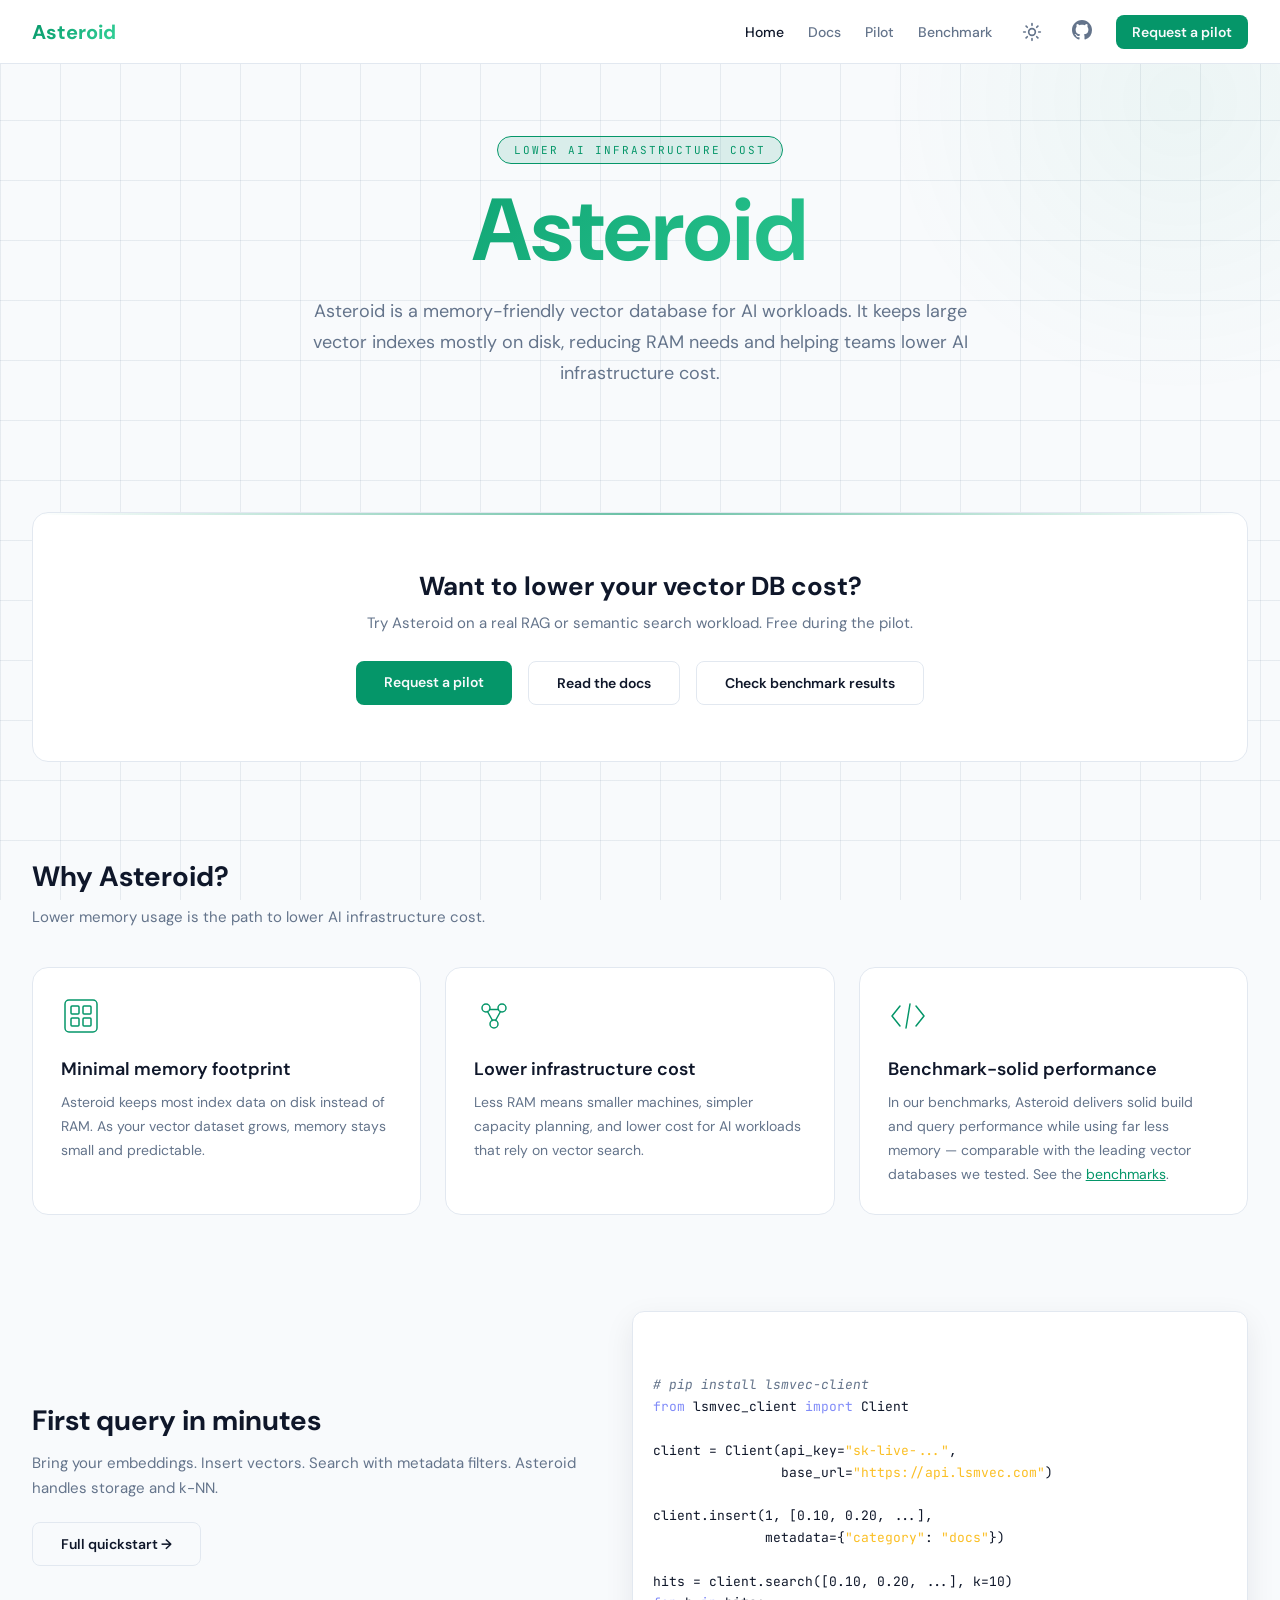
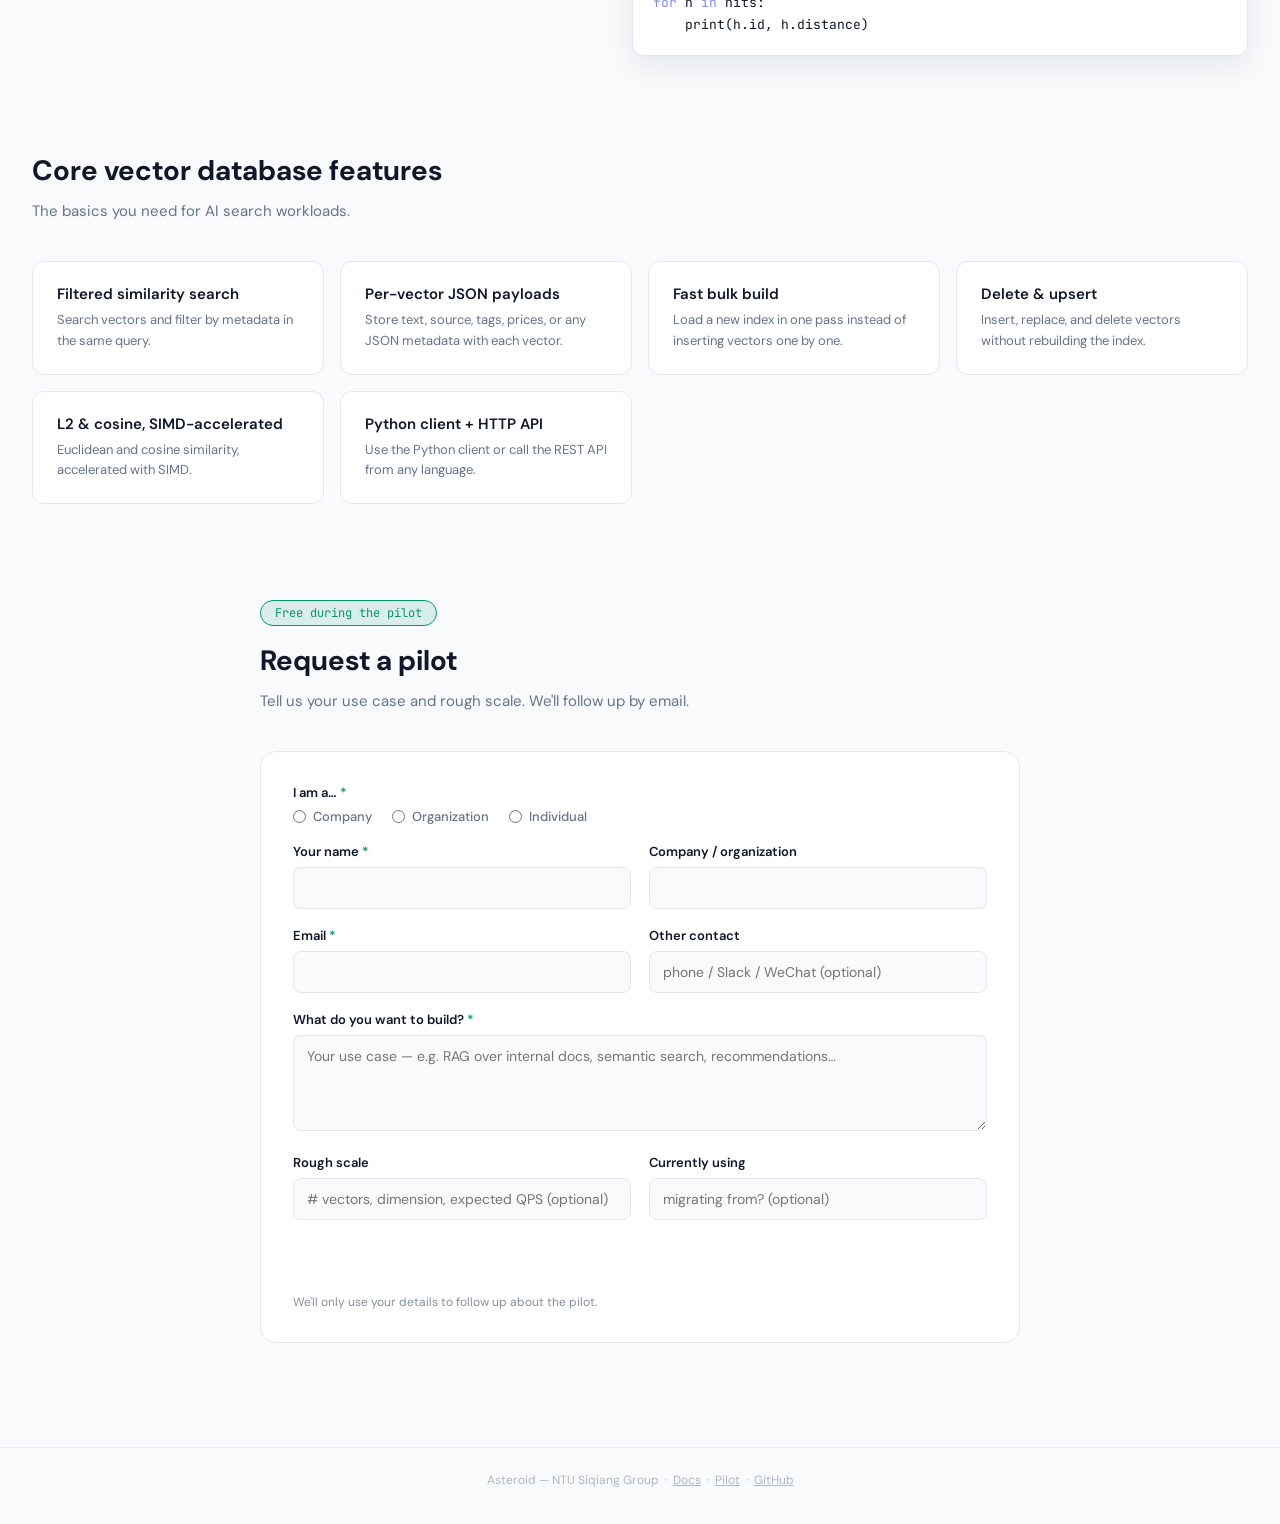
==== index.html @ bf570b17 "feat(site): wire pilot form to the Apps Script endpoint (no-cors submit) Set PILOT_SCRIPT_URL to the" ====
<!DOCTYPE html>
<html lang="en">
<head>
  <meta charset="UTF-8">
  <meta name="viewport" content="width=device-width, initial-scale=1.0">
  <title>Asteroid — Memory-Friendly Vector Database</title>
  <meta name="description" content="Asteroid is a memory-friendly vector database for AI workloads. Keep large vector indexes mostly on disk and lower AI infrastructure cost.">
  <meta property="og:type" content="website">
  <meta property="og:title" content="Asteroid — Memory-Friendly Vector Database">
  <meta property="og:description" content="A memory-friendly vector database for lower AI infrastructure cost. Built for AI workloads that need vector search.">
  <meta property="og:url" content="https://lsmvec.com/">
  <meta name="twitter:card" content="summary">
  <script>(function(){var t=localStorage.getItem('theme')||(matchMedia('(prefers-color-scheme: light)').matches?'light':'dark');document.documentElement.setAttribute('data-theme',t);})();</script>
  <link rel="stylesheet" href="css/style.css">
  <link href="https://fonts.googleapis.com/css2?family=DM+Sans:opsz,wght@9..40,300;9..40,500;9..40,700&family=JetBrains+Mono:wght@400;600&display=swap" rel="stylesheet">
  <style>
    /* ---- Hero ---- */
    .hero {
      text-align: center;
      padding: 72px 32px 40px;
      max-width: 860px;
      margin: 0 auto;
      position: relative;
      z-index: 1;
    }

    .hero-title {
      font-size: clamp(3rem, 8vw, 5.5rem);
      font-weight: 700;
      line-height: 1.05;
      background: linear-gradient(135deg, var(--accent), #34d399);
      -webkit-background-clip: text;
      -webkit-text-fill-color: transparent;
      background-clip: text;
      margin-bottom: 20px;
    }

    .hero-subtitle {
      font-size: 18px;
      color: var(--text-muted);
      line-height: 1.7;
      max-width: 680px;
      margin: 0 auto 36px;
    }

    .hero-cta {
      display: flex;
      gap: 16px;
      justify-content: center;
      flex-wrap: wrap;
    }

    /* ---- Section headings ---- */
    .section-heading {
      font-size: 28px;
      font-weight: 700;
      margin-bottom: 12px;
      color: var(--text);
    }

    .section-subheading {
      font-size: 15px;
      color: var(--text-muted);
      margin-bottom: 40px;
    }

    /* ---- Key Differences grid ---- */
    .key-differences-grid {
      display: grid;
      grid-template-columns: repeat(auto-fit, minmax(300px, 1fr));
      gap: 24px;
    }

    .key-differences-grid .card-icon {
      width: 40px;
      height: 40px;
      color: var(--accent);
      margin-bottom: 16px;
    }

    .key-differences-grid .card h3 {
      font-size: 18px;
      font-weight: 600;
      margin-bottom: 10px;
      color: var(--text);
    }

    .key-differences-grid .card p {
      font-size: 14px;
      line-height: 1.7;
      color: var(--text-muted);
    }

    /* ---- Features grid ---- */
    .features-grid {
      display: grid;
      grid-template-columns: repeat(auto-fit, minmax(280px, 1fr));
      gap: 16px;
    }

    .feature-item {
      background: var(--surface);
      border: 1px solid var(--border);
      border-radius: 12px;
      padding: 22px 24px;
      transition: border-color 0.25s ease;
    }

    .feature-item:hover {
      border-color: var(--accent);
    }

    .feature-item h4 {
      font-size: 15px;
      font-weight: 600;
      color: var(--text);
      margin-bottom: 6px;
    }

    .feature-item p {
      font-size: 13px;
      line-height: 1.6;
      color: var(--text-muted);
    }

    /* ---- Quickstart band ---- */
    .quickstart-band {
      display: grid;
      grid-template-columns: 1fr 1.1fr;
      gap: 40px;
      align-items: center;
    }
    .quickstart-band .qs-copy h2 { margin-bottom: 12px; }
    .quickstart-band .qs-copy p {
      color: var(--text-muted);
      line-height: 1.7;
      font-size: 15px;
      margin-bottom: 20px;
    }
    .quickstart-band pre { margin: 0; }
    @media (max-width: 820px) {
      .quickstart-band { grid-template-columns: 1fr; gap: 24px; }
    }

    /* ---- Editor-style code card (homepage snippet only) ---- */
    .code-card {
      border: 1px solid var(--border);
      border-radius: 12px;
      overflow: hidden;
      background: var(--surface);
      box-shadow: 0 10px 30px var(--shadow);
    }
    .code-card-bar {
      display: flex;
      align-items: center;
      gap: 8px;
      padding: 10px 14px;
      background: var(--surface2);
      border-bottom: 1px solid var(--border);
    }
    .code-card-bar .dot { width: 11px; height: 11px; border-radius: 50%; }
    .dot-r { background: #ff5f56; }
    .dot-y { background: #ffbd2e; }
    .dot-g { background: #27c93f; }
    .code-card-lang {
      margin-left: 8px;
      font-family: 'JetBrains Mono', monospace;
      font-size: 11px;
      letter-spacing: 1px;
      text-transform: uppercase;
      color: var(--text-muted);
    }
    .code-copy {
      margin-left: auto;
      background: transparent;
      border: 1px solid var(--border);
      color: var(--text-muted);
      font-family: 'JetBrains Mono', monospace;
      font-size: 11px;
      padding: 4px 10px;
      border-radius: 6px;
      cursor: pointer;
      transition: all .2s;
    }
    .code-copy:hover,
    .code-copy.copied { color: var(--accent); border-color: var(--accent); }
    .code-card pre {
      margin: 0;
      border: none;
      border-radius: 0;
      background: transparent;
      padding: 18px 20px;
      line-height: 1.6;
    }
    .code-card .tok-c { color: var(--text-muted); font-style: italic; }
    .code-card .tok-s { color: #fbbf24; }   /* strings — amber */
    .code-card .tok-k { color: #818cf8; }   /* keywords — indigo */

    /* ---- Closing CTA band ---- */
    .cta-band {
      text-align: center;
      background: var(--surface);
      border: 1px solid var(--border);
      border-radius: var(--radius);
      padding: 56px 32px;
      position: relative;
      overflow: hidden;
    }
    .cta-band::before {
      content: '';
      position: absolute;
      top: 0; left: 0; right: 0;
      height: 2px;
      background: linear-gradient(90deg, transparent, var(--accent), transparent);
      opacity: 0.6;
    }
    .cta-band h2 { font-size: 26px; font-weight: 700; margin-bottom: 10px; }
    .cta-band p { color: var(--text-muted); margin-bottom: 28px; font-size: 15px; }

    /* ---- Pilot form ---- */
    .pilot-section { max-width: 760px; margin: 0 auto; }
    .pilot-free-tag {
      display: inline-block;
      font-family: 'JetBrains Mono', monospace;
      font-size: 12px;
      color: var(--accent);
      background: var(--accent-glow);
      border: 1px solid var(--accent);
      border-radius: 100px;
      padding: 4px 14px;
      margin-bottom: 16px;
    }
    .pilot-form {
      background: var(--surface);
      border: 1px solid var(--border);
      border-radius: var(--radius);
      padding: 32px;
      margin-top: 28px;
    }
    .form-row { margin-bottom: 18px; }
    .form-row.two {
      display: grid;
      grid-template-columns: 1fr 1fr;
      gap: 18px;
    }
    @media (max-width: 600px) { .form-row.two { grid-template-columns: 1fr; } }
    .form-row label {
      display: block;
      font-size: 13px;
      font-weight: 600;
      color: var(--text);
      margin-bottom: 7px;
    }
    .form-row label .req { color: var(--accent); }
    .form-row input[type="text"],
    .form-row input[type="email"],
    .form-row textarea {
      width: 100%;
      background: var(--bg);
      border: 1px solid var(--border);
      border-radius: 8px;
      padding: 11px 13px;
      color: var(--text);
      font-family: 'DM Sans', sans-serif;
      font-size: 14px;
      transition: border-color 0.2s;
    }
    .form-row input:focus,
    .form-row textarea:focus {
      outline: none;
      border-color: var(--accent);
    }
    .form-row textarea { resize: vertical; min-height: 96px; }
    .radio-group { display: flex; gap: 20px; flex-wrap: wrap; }
    .radio-group label {
      display: inline-flex;
      align-items: center;
      gap: 7px;
      font-weight: 500;
      color: var(--text-muted);
      cursor: pointer;
      margin-bottom: 0;
    }
    .radio-group input { accent-color: var(--accent); }
    /* Honeypot — visually and programmatically hidden from humans */
    .hp-field {
      position: absolute !important;
      left: -9999px !important;
      width: 1px; height: 1px;
      overflow: hidden;
    }
    .form-actions { display: flex; align-items: center; gap: 16px; flex-wrap: wrap; }
    .form-status { font-size: 13px; line-height: 1.5; }
    .form-status.ok { color: var(--accent); }
    .form-status.err { color: #f87171; }
    .btn[disabled] { opacity: 0.55; cursor: not-allowed; }
    .form-fineprint { font-size: 12px; color: var(--text-muted); margin-top: 14px; opacity: 0.8; }

    /* ---- Fade-in animations ---- */
    .fade-in { animation: fadeIn 0.6s ease both; }
    .fade-in-d1 { animation-delay: 0.1s; }
    .fade-in-d2 { animation-delay: 0.2s; }
    .fade-in-d3 { animation-delay: 0.3s; }
    .fade-in-d4 { animation-delay: 0.4s; }
    .fade-in-d5 { animation-delay: 0.5s; }
  </style>
</head>
<body>

  <!-- ===== Navigation ===== -->
  <nav class="nav">
    <a href="index.html" class="nav-logo"><span>Asteroid</span></a>
    <button class="nav-hamburger" onclick="document.querySelector('.nav-links').classList.toggle('open')">
      <svg width="24" height="24" viewBox="0 0 24 24" fill="none" stroke="currentColor" stroke-width="2"><path d="M3 12h18M3 6h18M3 18h18"/></svg>
    </button>
    <div class="nav-links">
      <a href="index.html" class="active">Home</a>
      <a href="docs.html">Docs</a>
      <a href="pilot.html">Pilot</a>
      <a href="benchmark.html">Benchmark</a>
      <button class="theme-toggle" onclick="toggleTheme()" aria-label="Toggle theme">
        <svg class="icon-sun" width="20" height="20" viewBox="0 0 24 24" fill="none" stroke="currentColor" stroke-width="2" stroke-linecap="round" stroke-linejoin="round"><circle cx="12" cy="12" r="4"/><path d="M12 2v2M12 20v2M4.93 4.93l1.41 1.41M17.66 17.66l1.41 1.41M2 12h2M20 12h2M4.93 19.07l1.41-1.41M17.66 6.34l1.41-1.41"/></svg>
        <svg class="icon-moon" width="20" height="20" viewBox="0 0 24 24" fill="none" stroke="currentColor" stroke-width="2" stroke-linecap="round" stroke-linejoin="round"><path d="M21 12.79A9 9 0 1 1 11.21 3 7 7 0 0 0 21 12.79z"/></svg>
      </button>
      <a href="https://github.com/NTU-Siqiang-Group/LSM-Vec" target="_blank" rel="noopener">
        <svg width="20" height="20" viewBox="0 0 24 24" fill="currentColor"><path d="M12 0C5.37 0 0 5.37 0 12c0 5.31 3.435 9.795 8.205 11.385.6.105.825-.255.825-.57 0-.285-.015-1.23-.015-2.235-3.015.555-3.795-.735-4.035-1.41-.135-.345-.72-1.41-1.23-1.695-.42-.225-1.02-.78-.015-.795.945-.015 1.62.87 1.845 1.23 1.08 1.815 2.805 1.305 3.495.99.105-.78.42-1.305.765-1.605-2.67-.3-5.46-1.335-5.46-5.925 0-1.305.465-2.385 1.23-3.225-.12-.3-.54-1.53.12-3.18 0 0 1.005-.315 3.3 1.23.96-.27 1.98-.405 3-.405s2.04.135 3 .405c2.295-1.56 3.3-1.23 3.3-1.23.66 1.65.24 2.88.12 3.18.765.84 1.23 1.905 1.23 3.225 0 4.605-2.805 5.625-5.475 5.925.435.375.81 1.095.81 2.22 0 1.605-.015 2.895-.015 3.3 0 .315.225.69.825.57A12.02 12.02 0 0024 12c0-6.63-5.37-12-12-12z"/></svg>
      </a>
      <a href="#pilot" class="nav-cta">Request a pilot</a>
    </div>
  </nav>

  <!-- ===== Hero ===== -->
  <section class="hero fade-in">
    <div class="badge">Lower AI Infrastructure Cost</div>
    <h1 class="hero-title">Asteroid</h1>
    <p class="hero-subtitle">
      Asteroid is a memory-friendly vector database for AI workloads. It keeps
      large vector indexes mostly on disk, reducing RAM needs and helping teams
      lower AI infrastructure cost.
    </p>
  </section>

  <!-- ===== Primary CTA band ===== -->
  <section class="container fade-in fade-in-d1">
    <div class="cta-band">
      <h2>Want to lower your vector DB cost?</h2>
      <p>Try Asteroid on a real RAG or semantic search workload. Free during the pilot.</p>
      <div class="hero-cta">
        <a href="#pilot" class="btn btn-primary">Request a pilot</a>
        <a href="docs.html" class="btn btn-secondary">Read the docs</a>
        <a href="benchmark.html" class="btn btn-secondary">Check benchmark results</a>
      </div>
    </div>
  </section>

  <!-- ===== Why Asteroid ===== -->
  <section class="container fade-in fade-in-d2">
    <h2 class="section-heading">Why Asteroid?</h2>
    <p class="section-subheading">Lower memory usage is the path to lower AI infrastructure cost.</p>

    <div class="key-differences-grid">
      <!-- Card 1 -->
      <div class="card fade-in fade-in-d3">
        <svg class="card-icon" viewBox="0 0 40 40" fill="none" stroke="currentColor" stroke-width="1.5" stroke-linecap="round" stroke-linejoin="round">
          <rect x="4" y="4" width="32" height="32" rx="4"/>
          <rect x="10" y="10" width="8" height="8" rx="1"/>
          <rect x="22" y="10" width="8" height="8" rx="1"/>
          <rect x="10" y="22" width="8" height="8" rx="1"/>
          <rect x="22" y="22" width="8" height="8" rx="1"/>
        </svg>
        <h3>Minimal memory footprint</h3>
        <p>Asteroid keeps most index data on disk instead of RAM. As your vector dataset grows, memory stays small and predictable.</p>
      </div>

      <!-- Card 2 -->
      <div class="card fade-in fade-in-d4">
        <svg class="card-icon" viewBox="0 0 40 40" fill="none" stroke="currentColor" stroke-width="1.5" stroke-linecap="round" stroke-linejoin="round">
          <circle cx="12" cy="12" r="4"/>
          <circle cx="28" cy="12" r="4"/>
          <circle cx="20" cy="28" r="4"/>
          <line x1="15.5" y1="13.5" x2="24.5" y2="13.5"/>
          <line x1="13.5" y1="15.5" x2="18.5" y2="24.5"/>
          <line x1="26.5" y1="15.5" x2="21.5" y2="24.5"/>
        </svg>
        <h3>Lower infrastructure cost</h3>
        <p>Less RAM means smaller machines, simpler capacity planning, and lower cost for AI workloads that rely on vector search.</p>
      </div>

      <!-- Card 3 -->
      <div class="card fade-in fade-in-d5">
        <svg class="card-icon" viewBox="0 0 40 40" fill="none" stroke="currentColor" stroke-width="1.5" stroke-linecap="round" stroke-linejoin="round">
          <polyline points="12,10 4,20 12,30"/>
          <polyline points="28,10 36,20 28,30"/>
          <line x1="22" y1="8" x2="18" y2="32"/>
        </svg>
        <h3>Benchmark-solid performance</h3>
        <p>In our benchmarks, Asteroid delivers solid build and query performance while using far less memory — comparable with the leading vector databases we tested. See the <a href="benchmark.html" style="color:var(--accent)">benchmarks</a>.</p>
      </div>
    </div>
  </section>

  <!-- ===== Quickstart band ===== -->
  <section class="container fade-in fade-in-d3">
    <div class="quickstart-band">
      <div class="qs-copy">
        <h2 class="section-heading">First query in minutes</h2>
        <p>Bring your embeddings. Insert vectors. Search with metadata filters. Asteroid handles storage and k-NN.</p>
        <a href="docs.html#cloud-quickstart" class="btn btn-secondary">Full quickstart →</a>
      </div>
      <div class="code-card">
        <div class="code-card-bar">
          <span class="dot dot-r"></span><span class="dot dot-y"></span><span class="dot dot-g"></span>
          <span class="code-card-lang">python</span>
          <button class="code-copy" type="button" aria-label="Copy code">Copy</button>
        </div>
        <pre><code><span class="tok-c"># pip install lsmvec-client</span>
<span class="tok-k">from</span> lsmvec_client <span class="tok-k">import</span> Client

client = Client(api_key=<span class="tok-s">"sk-live-..."</span>,
                base_url=<span class="tok-s">"https://api.lsmvec.com"</span>)

client.insert(1, [0.10, 0.20, ...],
              metadata={<span class="tok-s">"category"</span>: <span class="tok-s">"docs"</span>})

hits = client.search([0.10, 0.20, ...], k=10)
<span class="tok-k">for</span> h <span class="tok-k">in</span> hits:
    print(h.id, h.distance)</code></pre>
      </div>
    </div>
  </section>

  <!-- ===== Features ===== -->
  <section class="container fade-in fade-in-d3">
    <h2 class="section-heading">Core vector database features</h2>
    <p class="section-subheading">The basics you need for AI search workloads.</p>

    <div class="features-grid">
      <div class="feature-item">
        <h4>Filtered similarity search</h4>
        <p>Search vectors and filter by metadata in the same query.</p>
      </div>
      <div class="feature-item">
        <h4>Per-vector JSON payloads</h4>
        <p>Store text, source, tags, prices, or any JSON metadata with each vector.</p>
      </div>
      <div class="feature-item">
        <h4>Fast bulk build</h4>
        <p>Load a new index in one pass instead of inserting vectors one by one.</p>
      </div>
      <div class="feature-item">
        <h4>Delete &amp; upsert</h4>
        <p>Insert, replace, and delete vectors without rebuilding the index.</p>
      </div>
      <div class="feature-item">
        <h4>L2 &amp; cosine, SIMD-accelerated</h4>
        <p>Euclidean and cosine similarity, accelerated with SIMD.</p>
      </div>
      <div class="feature-item">
        <h4>Python client + HTTP API</h4>
        <p>Use the Python client or call the REST API from any language.</p>
      </div>
    </div>
  </section>

  <!-- ===== Pilot intake form ===== -->
  <section class="container fade-in" id="pilot">
    <div class="pilot-section">
      <span class="pilot-free-tag">Free during the pilot</span>
      <h2 class="section-heading">Request a pilot</h2>
      <p class="section-subheading">
        Tell us your use case and rough scale. We'll follow up by email.
      </p>

      <form class="pilot-form" id="pilotForm" novalidate>
        <div class="form-row">
          <label>I am a… <span class="req">*</span></label>
          <div class="radio-group">
            <label><input type="radio" name="identity" value="Company" required> Company</label>
            <label><input type="radio" name="identity" value="Organization"> Organization</label>
            <label><input type="radio" name="identity" value="Individual"> Individual</label>
          </div>
        </div>

        <div class="form-row two">
          <div>
            <label for="pf-name">Your name <span class="req">*</span></label>
            <input type="text" id="pf-name" name="name" autocomplete="name" required>
          </div>
          <div>
            <label for="pf-org">Company / organization</label>
            <input type="text" id="pf-org" name="org" autocomplete="organization">
          </div>
        </div>

        <div class="form-row two">
          <div>
            <label for="pf-email">Email <span class="req">*</span></label>
            <input type="email" id="pf-email" name="email" autocomplete="email" required>
          </div>
          <div>
            <label for="pf-contact">Other contact</label>
            <input type="text" id="pf-contact" name="other_contact" placeholder="phone / Slack / WeChat (optional)">
          </div>
        </div>

        <div class="form-row">
          <label for="pf-needs">What do you want to build? <span class="req">*</span></label>
          <textarea id="pf-needs" name="needs" required placeholder="Your use case — e.g. RAG over internal docs, semantic search, recommendations…"></textarea>
        </div>

        <div class="form-row two">
          <div>
            <label for="pf-scale">Rough scale</label>
            <input type="text" id="pf-scale" name="scale" placeholder="# vectors, dimension, expected QPS (optional)">
          </div>
          <div>
            <label for="pf-current">Currently using</label>
            <input type="text" id="pf-current" name="current_solution" placeholder="migrating from? (optional)">
          </div>
        </div>

        <!-- Honeypot: humans never see or fill this; bots often do. -->
        <div class="hp-field" aria-hidden="true">
          <label for="pf-website">Website (leave this empty)</label>
          <input type="text" id="pf-website" name="website" tabindex="-1" autocomplete="off">
        </div>

        <!-- Auto-filled metadata (see script). -->
        <input type="hidden" name="timestamp" value="">
        <input type="hidden" name="source_page" value="">
        <input type="hidden" name="user_agent" value="">

        <div class="form-actions">
          <button type="submit" class="btn btn-primary" id="pf-submit">Send request</button>
          <span class="form-status" id="pf-status" role="status" aria-live="polite"></span>
        </div>
        <p class="form-fineprint">
          We'll only use your details to follow up about the pilot.
        </p>
      </form>
    </div>
  </section>

  <!-- ===== Footer ===== -->
  <footer class="footer container">
    Asteroid &mdash; NTU Siqiang Group &nbsp;·&nbsp;
    <a href="docs.html" style="color:var(--text-muted)">Docs</a> &nbsp;·&nbsp;
    <a href="pilot.html" style="color:var(--text-muted)">Pilot</a> &nbsp;·&nbsp;
    <a href="https://github.com/NTU-Siqiang-Group/LSM-Vec" target="_blank" rel="noopener" style="color:var(--text-muted)">GitHub</a>
  </footer>

<script>
function toggleTheme(){var h=document.documentElement,n=h.getAttribute('data-theme')==='light'?'dark':'light';h.setAttribute('data-theme',n);localStorage.setItem('theme',n);window.dispatchEvent(new CustomEvent('themechange',{detail:n}));}

document.querySelectorAll('.code-copy').forEach(function (btn) {
  btn.addEventListener('click', function () {
    var code = btn.closest('.code-card').querySelector('code');
    navigator.clipboard.writeText(code.innerText).then(function () {
      btn.textContent = 'Copied';
      btn.classList.add('copied');
      setTimeout(function () { btn.textContent = 'Copy'; btn.classList.remove('copied'); }, 1500);
    });
  });
});
</script>

<script>
/* ===== Pilot form submission =====
 * Posts to a Google Apps Script Web App that appends a row to a Sheet and
 * emails the request. Paste your deployed Web App URL below (see
 * docs/plans/2026-05-27-pilot-form-apps-script.gs for the script + setup).
 * Until a real URL is set, the form falls back to a "email us directly" message.
 */
const PILOT_SCRIPT_URL = "https://script.google.com/macros/s/AKfycbx8dmoV6zyfLHrSF8PFhCDfwlfKEP4yU6GNXgVHBrU8if8jePZJxQVF3HRN-84MK6QAjw/exec";
const PILOT_EMAIL = "dingheng001@e.ntu.edu.sg";

(function () {
  const form = document.getElementById('pilotForm');
  if (!form) return;
  const btn = document.getElementById('pf-submit');
  const status = document.getElementById('pf-status');

  function setStatus(msg, kind) {
    status.textContent = msg;
    status.className = 'form-status' + (kind ? ' ' + kind : '');
  }

  form.addEventListener('submit', async function (e) {
    e.preventDefault();

    // Honeypot: if filled, silently pretend success (likely a bot).
    if (form.elements['website'].value.trim() !== '') {
      setStatus("Thanks — we'll be in touch.", 'ok');
      form.reset();
      return;
    }

    // Client-side validation (native + explicit guard).
    if (!form.checkValidity()) {
      setStatus('Please fill in the required fields (name, email, identity, and your use case).', 'err');
      form.reportValidity();
      return;
    }

    // Auto-fill metadata.
    form.elements['timestamp'].value = new Date().toISOString();
    form.elements['source_page'].value = location.href;
    form.elements['user_agent'].value = navigator.userAgent;

    const data = Object.fromEntries(new FormData(form).entries());

    // No endpoint configured yet → honest fallback.
    if (!PILOT_SCRIPT_URL || PILOT_SCRIPT_URL.indexOf('PASTE_') === 0) {
      setStatus('Form not connected yet — please email ' + PILOT_EMAIL + ' directly.', 'err');
      return;
    }

    btn.disabled = true;
    const original = btn.textContent;
    btn.textContent = 'Sending…';
    setStatus('', '');

    try {
      // Google Apps Script web apps 302-redirect their response through
      // googleusercontent.com and don't send CORS headers, so a browser can't
      // *read* the reply. Use no-cors: the POST is still delivered (doPost runs,
      // row + email happen); the response is opaque, so we confirm optimistically.
      // text/plain keeps it a "simple request" (no preflight).
      await fetch(PILOT_SCRIPT_URL, {
        method: 'POST',
        mode: 'no-cors',
        headers: { 'Content-Type': 'text/plain;charset=utf-8' },
        body: JSON.stringify(data),
      });
      setStatus("Thanks — we've received your request and will be in touch by email.", 'ok');
      form.reset();
    } catch (err) {
      setStatus("Couldn't submit — please email " + PILOT_EMAIL + ' directly.', 'err');
    } finally {
      btn.disabled = false;
      btn.textContent = original;
    }
  });
})();
</script>
</body>
</html>
---- css/style.css ----
/* ==========================================================================
   LSM-Vec Shared Stylesheet
   Dark theme matching the benchmark dashboard design.
   Used by: index.html, docs.html, benchmark.html
   ========================================================================== */

/* --------------------------------------------------------------------------
   1. CSS Custom Properties (Design Tokens)
   -------------------------------------------------------------------------- */
:root {
  --bg: #0a0e17;
  --surface: #111827;
  --surface2: #1a2235;
  --border: #1e293b;
  --text: #e2e8f0;
  --text-muted: #64748b;
  --accent: #06d6a0;
  --accent-glow: rgba(6, 214, 160, 0.15);
  --grid-line: rgba(30, 41, 59, 0.3);
  --shadow: rgba(0, 0, 0, 0.3);
  --ambient: rgba(6, 214, 160, 0.06);
  --radius: 16px;
}

[data-theme="light"] {
  --bg: #f8fafc;
  --surface: #ffffff;
  --surface2: #f1f5f9;
  --border: #e2e8f0;
  --text: #0f172a;
  --text-muted: #64748b;
  --accent: #059669;
  --accent-glow: rgba(5, 150, 105, 0.12);
  --grid-line: rgba(148, 163, 184, 0.18);
  --shadow: rgba(15, 23, 42, 0.08);
  --ambient: rgba(5, 150, 105, 0.05);
}

html { color-scheme: dark; }
html[data-theme="light"] { color-scheme: light; }

body, .nav, .card, .chart-card, .insight-card, .spec-card {
  transition: background-color 0.25s ease, color 0.25s ease, border-color 0.25s ease;
}

/* --------------------------------------------------------------------------
   2. Reset + Body Base
   -------------------------------------------------------------------------- */
* {
  margin: 0;
  padding: 0;
  box-sizing: border-box;
}

body {
  background: var(--bg);
  color: var(--text);
  font-family: 'DM Sans', sans-serif;
  min-height: 100vh;
  overflow-x: hidden;
  padding-top: 64px; /* space for the fixed nav bar */
}

/* --------------------------------------------------------------------------
   3. Background Effects
   -------------------------------------------------------------------------- */

/* Subtle grid overlay */
body::before {
  content: '';
  position: fixed;
  inset: 0;
  background-image:
    linear-gradient(var(--grid-line) 1px, transparent 1px),
    linear-gradient(90deg, var(--grid-line) 1px, transparent 1px);
  background-size: 60px 60px;
  pointer-events: none;
  z-index: 0;
}

/* Ambient glow – top-right corner */
body::after {
  content: '';
  position: fixed;
  top: -200px;
  right: -200px;
  width: 600px;
  height: 600px;
  background: radial-gradient(circle, var(--ambient) 0%, transparent 70%);
  pointer-events: none;
  z-index: 0;
}

/* --------------------------------------------------------------------------
   4. Navigation Bar
   -------------------------------------------------------------------------- */
.nav {
  position: fixed;
  top: 0;
  left: 0;
  right: 0;
  height: 64px;
  background: var(--surface);
  border-bottom: 1px solid var(--border);
  z-index: 100;
  display: flex;
  align-items: center;
  padding: 0 32px;
}

.nav-logo {
  font-size: 20px;
  font-weight: 700;
  color: var(--text);
  text-decoration: none;
}

.nav-logo span {
  background: linear-gradient(135deg, var(--accent), #34d399);
  -webkit-background-clip: text;
  -webkit-text-fill-color: transparent;
  background-clip: text;
}

.nav-links {
  display: flex;
  gap: 24px;
  margin-left: auto;
  align-items: center;
}

.nav-links a {
  color: var(--text-muted);
  text-decoration: none;
  font-size: 14px;
  font-weight: 500;
  transition: color 0.2s;
}

.nav-links a:hover,
.nav-links a.active {
  color: var(--text);
}

/* Theme toggle button */
.theme-toggle {
  background: none;
  border: none;
  padding: 6px;
  cursor: pointer;
  color: var(--text-muted);
  display: inline-flex;
  align-items: center;
  justify-content: center;
  border-radius: 8px;
  transition: color 0.2s, background-color 0.2s;
}
.theme-toggle:hover {
  color: var(--text);
  background: var(--surface2);
}
.theme-toggle .icon-sun { display: none; }
.theme-toggle .icon-moon { display: block; }
[data-theme="light"] .theme-toggle .icon-sun { display: block; }
[data-theme="light"] .theme-toggle .icon-moon { display: none; }

/* Mobile hamburger button – hidden on desktop */
.nav-hamburger {
  display: none;
  background: none;
  border: none;
  color: var(--text);
  cursor: pointer;
  margin-left: auto;
}

/* --------------------------------------------------------------------------
   5. Container
   -------------------------------------------------------------------------- */
.container {
  max-width: 1280px;
  margin: 0 auto;
  padding: 48px 32px;
  position: relative;
  z-index: 1;
}

/* --------------------------------------------------------------------------
   6. Reusable Card Component
   -------------------------------------------------------------------------- */
.card {
  background: var(--surface);
  border: 1px solid var(--border);
  border-radius: var(--radius);
  padding: 28px;
  position: relative;
  overflow: hidden;
  transition: transform 0.3s ease, box-shadow 0.3s ease;
}

.card:hover {
  transform: translateY(-2px);
  box-shadow: 0 12px 40px var(--shadow);
}

/* Accent line that fades in on hover */
.card::before {
  content: '';
  position: absolute;
  top: 0;
  left: 0;
  right: 0;
  height: 1px;
  background: linear-gradient(90deg, transparent, var(--accent), transparent);
  opacity: 0;
  transition: opacity 0.3s;
}

.card:hover::before {
  opacity: 0.5;
}

/* --------------------------------------------------------------------------
   7. Badge
   -------------------------------------------------------------------------- */
.badge {
  display: inline-block;
  padding: 6px 16px;
  border: 1px solid var(--accent);
  border-radius: 100px;
  font-family: 'JetBrains Mono', monospace;
  font-size: 11px;
  letter-spacing: 2px;
  text-transform: uppercase;
  color: var(--accent);
  background: var(--accent-glow);
  margin-bottom: 20px;
}

/* --------------------------------------------------------------------------
   8. Buttons
   -------------------------------------------------------------------------- */
.btn {
  display: inline-block;
  padding: 12px 28px;
  border-radius: 8px;
  font-family: 'DM Sans', sans-serif;
  font-size: 14px;
  font-weight: 600;
  text-decoration: none;
  transition: all 0.25s ease;
  cursor: pointer;
  border: none;
}

.btn-primary {
  background: var(--accent);
  color: var(--bg);
}

.btn-primary:hover {
  box-shadow: 0 0 20px var(--accent-glow);
}

.btn-secondary {
  background: transparent;
  color: var(--text);
  border: 1px solid var(--border);
}

.btn-secondary:hover {
  border-color: var(--accent);
  color: var(--accent);
}

/* Nav primary CTA ("Request a pilot") — small filled button inside .nav-links */
.nav-links a.nav-cta {
  background: var(--accent);
  color: var(--bg);
  padding: 8px 16px;
  border-radius: 8px;
  font-weight: 600;
}
.nav-links a.nav-cta:hover {
  color: var(--bg);
  box-shadow: 0 0 16px var(--accent-glow);
}

/* --------------------------------------------------------------------------
   9. Code Blocks
   -------------------------------------------------------------------------- */
code {
  font-family: 'JetBrains Mono', monospace;
  font-size: 13px;
  background: var(--surface2);
  padding: 2px 6px;
  border-radius: 4px;
  color: var(--accent);
}

pre {
  background: var(--surface);
  border: 1px solid var(--border);
  border-radius: 12px;
  padding: 20px;
  overflow-x: auto;
}

pre code {
  background: none;
  padding: 0;
  color: var(--text);
}

/* Code tabs (docs: switch Python / cURL / C++ within one example) */
.code-tabs {
  margin: 16px 0;
  border: 1px solid var(--border);
  border-radius: 12px;
  overflow: hidden;
}
.code-tabs .tab-btns {
  display: flex;
  background: var(--surface2);
  border-bottom: 1px solid var(--border);
}
.code-tabs .tab-btn {
  background: none;
  border: none;
  cursor: pointer;
  padding: 9px 18px;
  font-family: 'JetBrains Mono', monospace;
  font-size: 12px;
  color: var(--text-muted);
  border-bottom: 2px solid transparent;
  transition: color 0.2s, border-color 0.2s;
}
.code-tabs .tab-btn:hover { color: var(--text); }
.code-tabs .tab-btn.active { color: var(--accent); border-bottom-color: var(--accent); }
.code-tabs .tab-panel { margin: 0; }
.code-tabs .tab-panel[hidden] { display: none; }
.code-tabs .tab-panel pre { margin: 0; border: none; border-radius: 0; }

/* --------------------------------------------------------------------------
   10. Tables (API documentation)
   -------------------------------------------------------------------------- */
table {
  width: 100%;
  border-collapse: collapse;
  margin: 16px 0;
}

th {
  text-align: left;
  padding: 10px 12px;
  border-bottom: 2px solid var(--border);
  color: var(--text-muted);
  font-size: 12px;
  text-transform: uppercase;
  letter-spacing: 1px;
  font-family: 'JetBrains Mono', monospace;
}

td {
  padding: 10px 12px;
  border-bottom: 1px solid var(--border);
  font-size: 14px;
}

/* --------------------------------------------------------------------------
   11. Footer
   -------------------------------------------------------------------------- */
.footer {
  text-align: center;
  margin-top: 56px;
  padding-top: 24px;
  border-top: 1px solid var(--border);
  color: var(--text-muted);
  font-size: 12px;
  opacity: 0.5;
}

/* --------------------------------------------------------------------------
   12. Animations
   -------------------------------------------------------------------------- */
@keyframes fadeIn {
  from {
    opacity: 0;
    transform: translateY(12px);
  }
  to {
    opacity: 1;
    transform: translateY(0);
  }
}

/* --------------------------------------------------------------------------
   13. Responsive / Mobile Navigation
   -------------------------------------------------------------------------- */
@media (max-width: 768px) {
  .nav-hamburger {
    display: block;
  }

  .nav-links {
    display: none;
    position: absolute;
    top: 64px;
    left: 0;
    right: 0;
    flex-direction: column;
    background: var(--surface);
    border-bottom: 1px solid var(--border);
    padding: 16px 32px;
    gap: 16px;
    margin-left: 0; /* override the desktop margin-left: auto */
  }

  .nav-links.open {
    display: flex;
  }
}
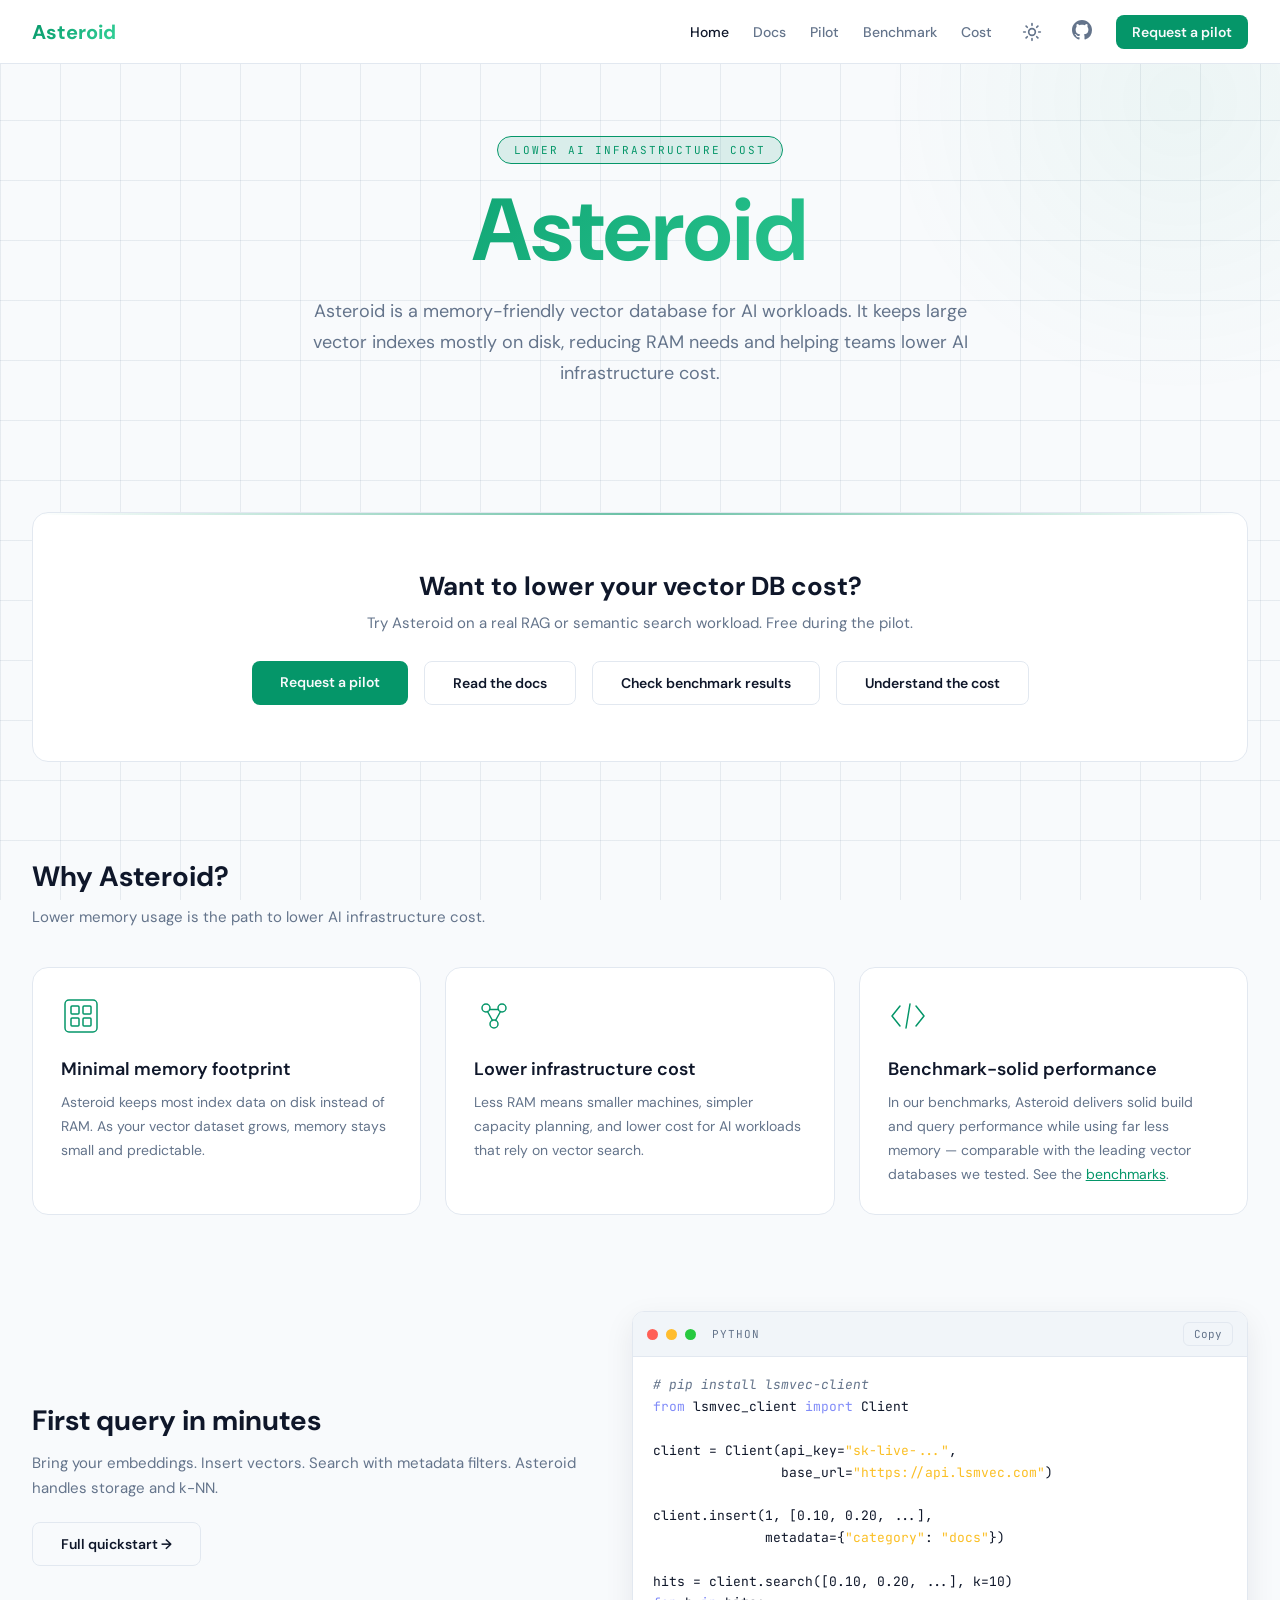
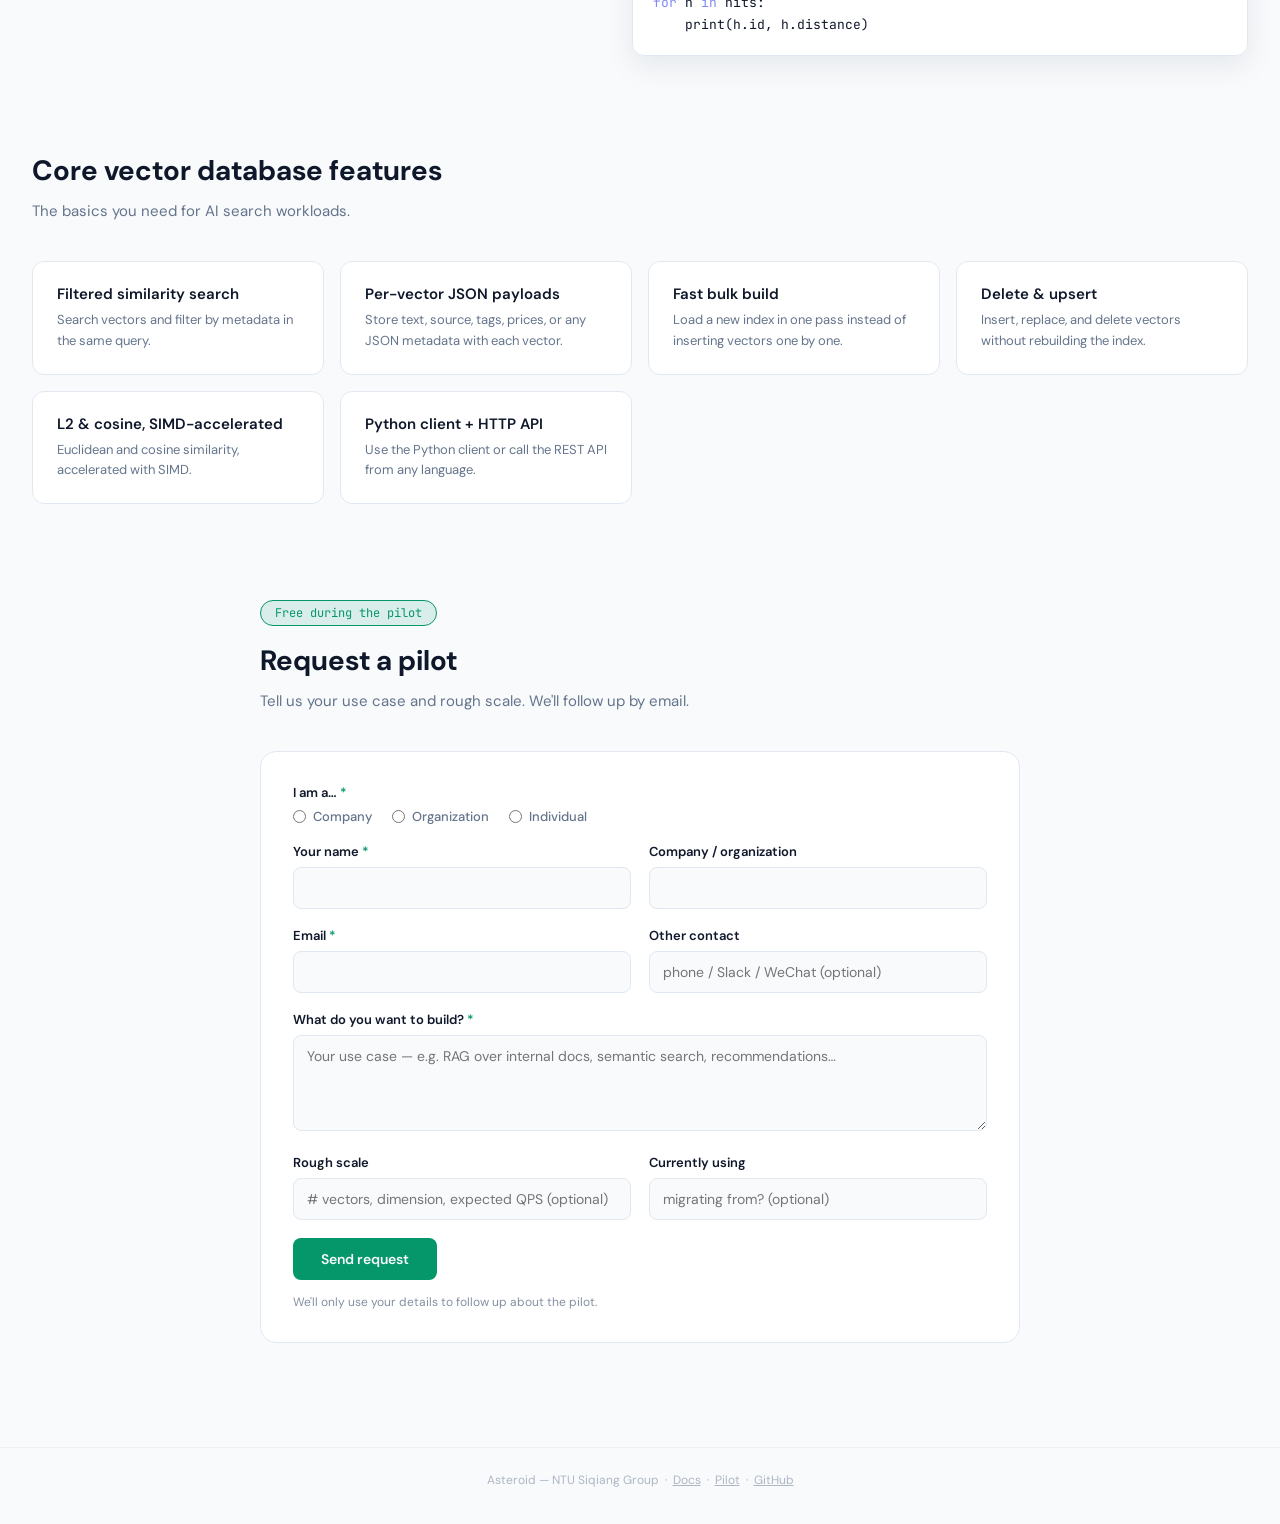
==== commit b6f0b56c: "feat(site): add Cost page bridging benchmark, pricing and pilot New cost.html: why bills grow, the m" ====
--- a/index.html
+++ b/index.html
@@ -318,6 +318,7 @@
       <a href="docs.html">Docs</a>
       <a href="pilot.html">Pilot</a>
       <a href="benchmark.html">Benchmark</a>
+      <a href="cost.html">Cost</a>
       <button class="theme-toggle" onclick="toggleTheme()" aria-label="Toggle theme">
         <svg class="icon-sun" width="20" height="20" viewBox="0 0 24 24" fill="none" stroke="currentColor" stroke-width="2" stroke-linecap="round" stroke-linejoin="round"><circle cx="12" cy="12" r="4"/><path d="M12 2v2M12 20v2M4.93 4.93l1.41 1.41M17.66 17.66l1.41 1.41M2 12h2M20 12h2M4.93 19.07l1.41-1.41M17.66 6.34l1.41-1.41"/></svg>
         <svg class="icon-moon" width="20" height="20" viewBox="0 0 24 24" fill="none" stroke="currentColor" stroke-width="2" stroke-linecap="round" stroke-linejoin="round"><path d="M21 12.79A9 9 0 1 1 11.21 3 7 7 0 0 0 21 12.79z"/></svg>
@@ -349,6 +350,7 @@
         <a href="#pilot" class="btn btn-primary">Request a pilot</a>
         <a href="docs.html" class="btn btn-secondary">Read the docs</a>
         <a href="benchmark.html" class="btn btn-secondary">Check benchmark results</a>
+        <a href="cost.html" class="btn btn-secondary">Understand the cost</a>
       </div>
     </div>
   </section>
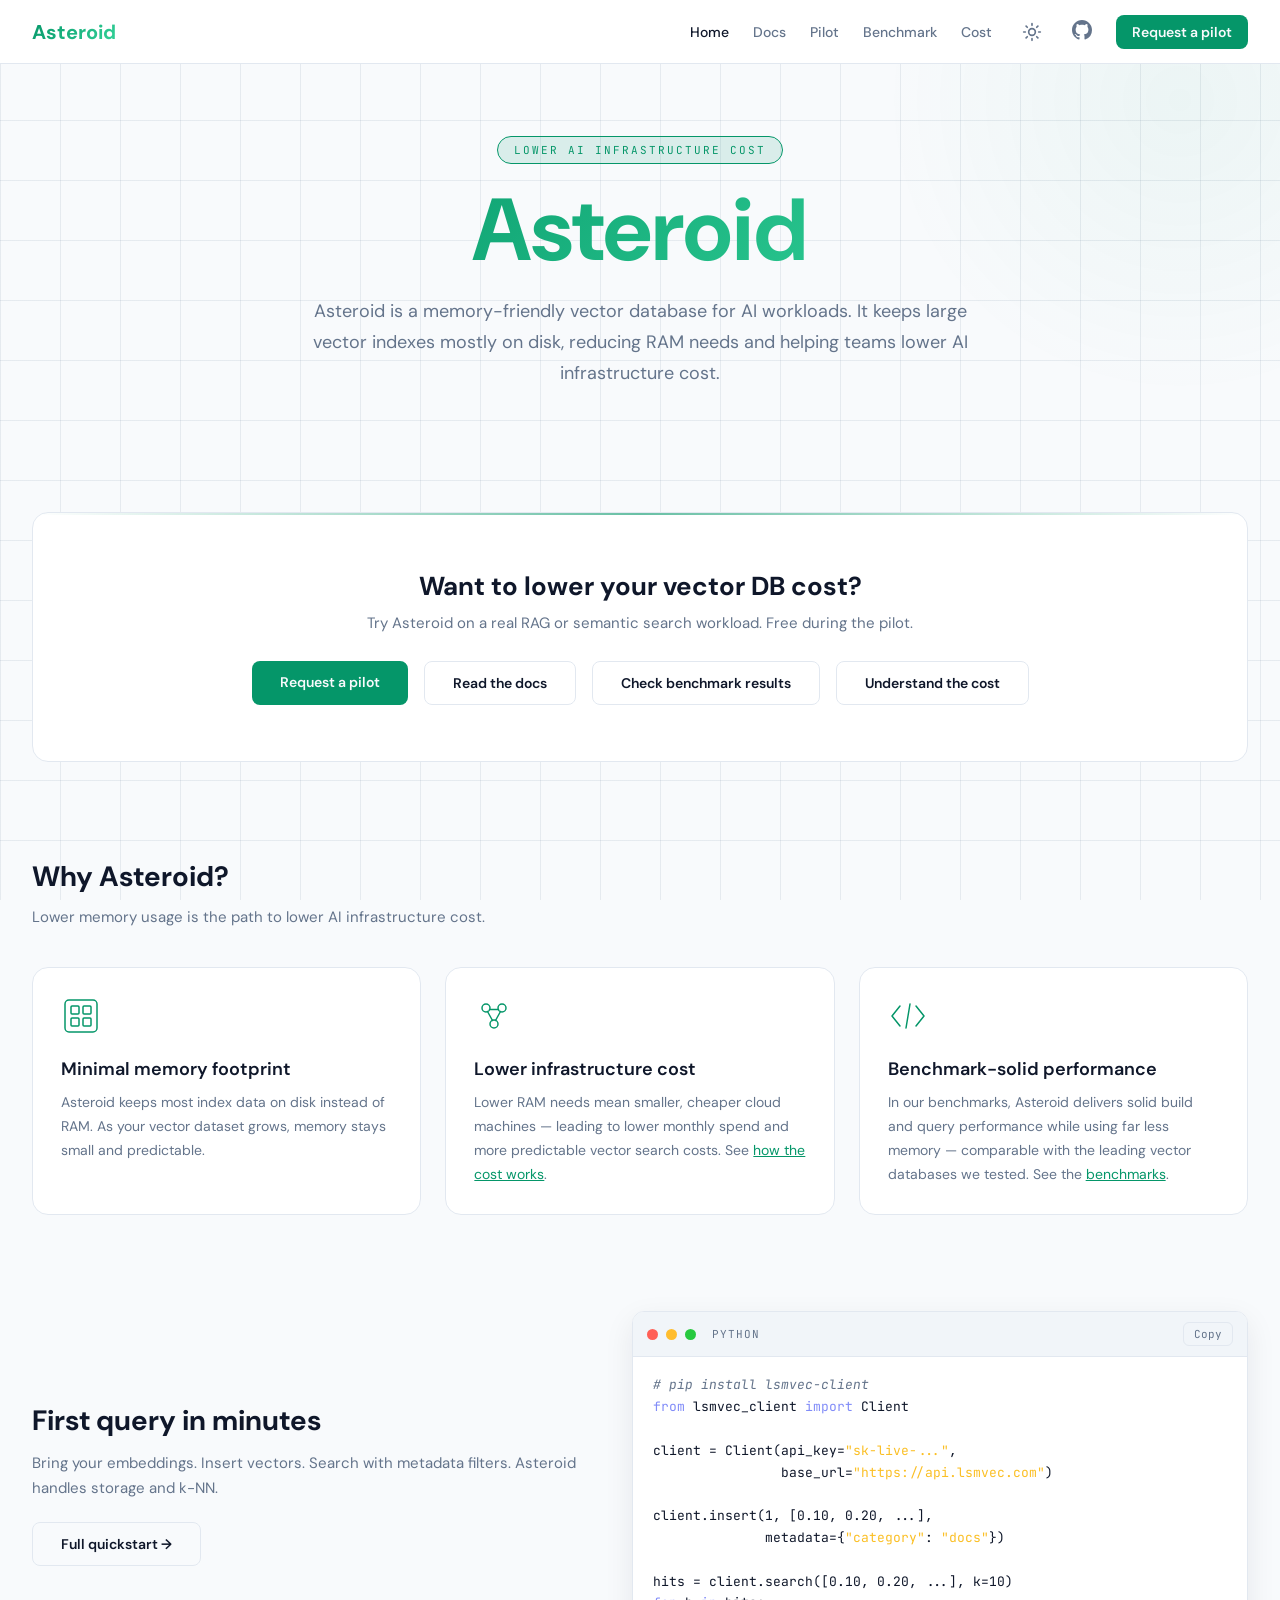
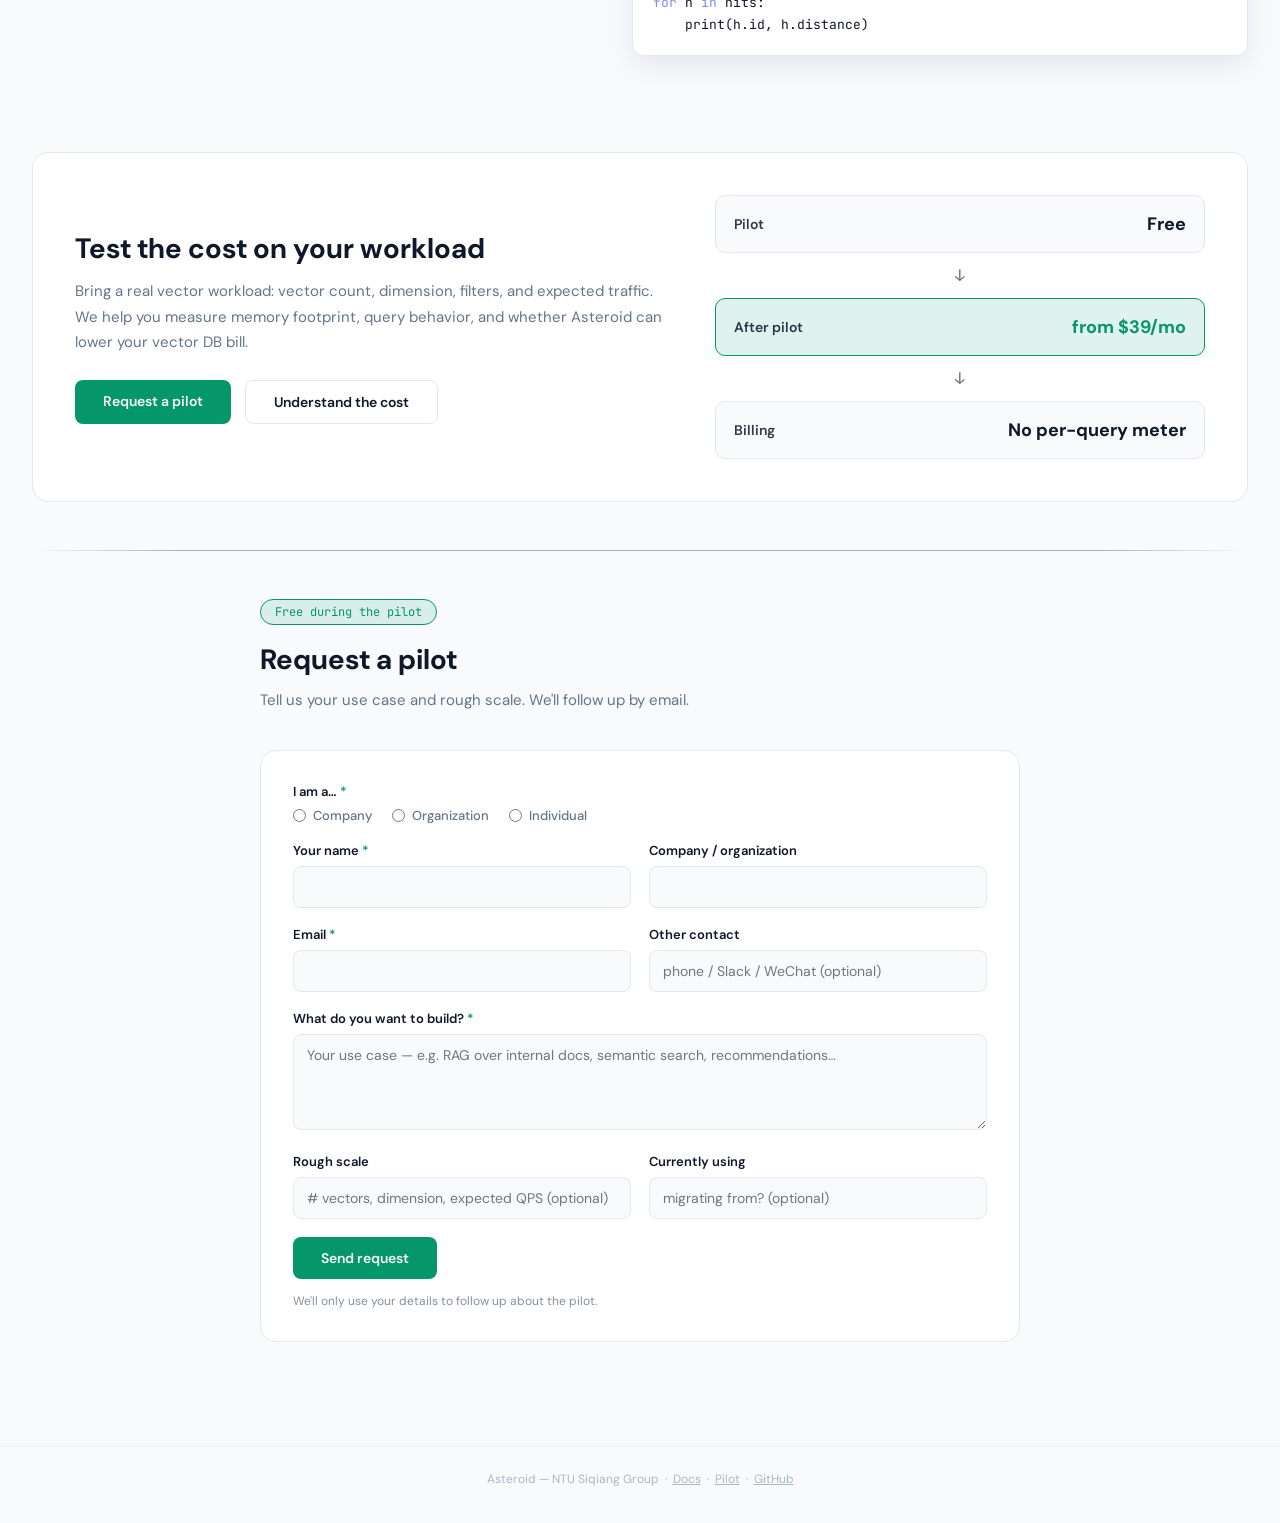
==== commit ffe6d96d: "feat(site): homepage Pilot/Cost band + cross-link and copy polish Replace the generic Core features " ====
--- a/index.html
+++ b/index.html
@@ -91,36 +91,70 @@
       color: var(--text-muted);
     }
 
-    /* ---- Features grid ---- */
-    .features-grid {
+    /* ---- Pilot / Cost band ---- */
+    .pilot-cost-band {
       display: grid;
-      grid-template-columns: repeat(auto-fit, minmax(280px, 1fr));
-      gap: 16px;
-    }
-
-    .feature-item {
+      grid-template-columns: 1.1fr 0.9fr;
+      gap: 40px;
+      align-items: center;
       background: var(--surface);
       border: 1px solid var(--border);
-      border-radius: 12px;
-      padding: 22px 24px;
-      transition: border-color 0.25s ease;
-    }
-
-    .feature-item:hover {
+      border-radius: var(--radius);
+      padding: 42px;
+    }
+    .pilot-cost-copy p {
+      color: var(--text-muted);
+      line-height: 1.7;
+      font-size: 15px;
+      max-width: 620px;
+      margin-bottom: 24px;
+    }
+    .pilot-cost-actions {
+      display: flex;
+      gap: 14px;
+      flex-wrap: wrap;
+    }
+    .cost-snapshot {
+      display: grid;
+      gap: 12px;
+    }
+    .snapshot-row {
+      display: flex;
+      justify-content: space-between;
+      gap: 20px;
+      align-items: center;
+      background: var(--bg);
+      border: 1px solid var(--border);
+      border-radius: 10px;
+      padding: 16px 18px;
+    }
+    .snapshot-row span {
+      color: var(--text);
+      font-size: 14px;
+      font-weight: 600;
+      opacity: 0.85;
+    }
+    .snapshot-row strong {
+      color: var(--text);
+      font-size: 18px;
+    }
+    .snapshot-row.highlight {
       border-color: var(--accent);
-    }
-
-    .feature-item h4 {
-      font-size: 15px;
-      font-weight: 600;
-      color: var(--text);
-      margin-bottom: 6px;
-    }
-
-    .feature-item p {
-      font-size: 13px;
-      line-height: 1.6;
-      color: var(--text-muted);
+      background: var(--accent-glow);
+    }
+    .snapshot-row.highlight strong {
+      color: var(--accent);
+    }
+    .snapshot-arrow {
+      text-align: center;
+      color: var(--text-muted);
+      font-family: 'JetBrains Mono', monospace;
+    }
+    @media (max-width: 820px) {
+      .pilot-cost-band {
+        grid-template-columns: 1fr;
+        padding: 28px;
+      }
     }
 
     /* ---- Quickstart band ---- */
@@ -216,6 +250,13 @@
     }
     .cta-band h2 { font-size: 26px; font-weight: 700; margin-bottom: 10px; }
     .cta-band p { color: var(--text-muted); margin-bottom: 28px; font-size: 15px; }
+
+    /* ---- Divider above the pilot form ---- */
+    .pilot-divider {
+      height: 1px;
+      background: linear-gradient(90deg, transparent, var(--text-muted) 12%, var(--text-muted) 88%, transparent);
+      opacity: 0.55;
+    }
 
     /* ---- Pilot form ---- */
     .pilot-section { max-width: 760px; margin: 0 auto; }
@@ -385,7 +426,10 @@
           <line x1="26.5" y1="15.5" x2="21.5" y2="24.5"/>
         </svg>
         <h3>Lower infrastructure cost</h3>
-        <p>Less RAM means smaller machines, simpler capacity planning, and lower cost for AI workloads that rely on vector search.</p>
+        <p>
+          Lower RAM needs mean smaller, cheaper cloud machines — leading to lower monthly spend and more predictable vector search costs.
+          See <a href="cost.html" style="color:var(--accent)">how the cost works</a>.
+        </p>
       </div>
 
       <!-- Card 3 -->
@@ -431,38 +475,44 @@
     </div>
   </section>
 
-  <!-- ===== Features ===== -->
+  <!-- ===== Pilot / Cost band ===== -->
   <section class="container fade-in fade-in-d3">
-    <h2 class="section-heading">Core vector database features</h2>
-    <p class="section-subheading">The basics you need for AI search workloads.</p>
-
-    <div class="features-grid">
-      <div class="feature-item">
-        <h4>Filtered similarity search</h4>
-        <p>Search vectors and filter by metadata in the same query.</p>
-      </div>
-      <div class="feature-item">
-        <h4>Per-vector JSON payloads</h4>
-        <p>Store text, source, tags, prices, or any JSON metadata with each vector.</p>
-      </div>
-      <div class="feature-item">
-        <h4>Fast bulk build</h4>
-        <p>Load a new index in one pass instead of inserting vectors one by one.</p>
-      </div>
-      <div class="feature-item">
-        <h4>Delete &amp; upsert</h4>
-        <p>Insert, replace, and delete vectors without rebuilding the index.</p>
-      </div>
-      <div class="feature-item">
-        <h4>L2 &amp; cosine, SIMD-accelerated</h4>
-        <p>Euclidean and cosine similarity, accelerated with SIMD.</p>
-      </div>
-      <div class="feature-item">
-        <h4>Python client + HTTP API</h4>
-        <p>Use the Python client or call the REST API from any language.</p>
+    <div class="pilot-cost-band">
+      <div class="pilot-cost-copy">
+        <h2 class="section-heading">Test the cost on your workload</h2>
+        <p>
+          Bring a real vector workload: vector count, dimension, filters, and expected traffic.
+          We help you measure memory footprint, query behavior, and whether Asteroid can lower your vector DB bill.
+        </p>
+        <div class="pilot-cost-actions">
+          <a href="pilot.html" class="btn btn-primary">Request a pilot</a>
+          <a href="cost.html" class="btn btn-secondary">Understand the cost</a>
+        </div>
+      </div>
+
+      <div class="cost-snapshot" aria-label="Pilot and pricing snapshot">
+        <div class="snapshot-row">
+          <span>Pilot</span>
+          <strong>Free</strong>
+        </div>
+        <div class="snapshot-arrow">↓</div>
+        <div class="snapshot-row highlight">
+          <span>After pilot</span>
+          <strong>from $39/mo</strong>
+        </div>
+        <div class="snapshot-arrow">↓</div>
+        <div class="snapshot-row">
+          <span>Billing</span>
+          <strong>No per-query meter</strong>
+        </div>
       </div>
     </div>
   </section>
+
+  <!-- ===== Divider before the pilot form ===== -->
+  <div class="container" style="padding-top:0;padding-bottom:0;">
+    <div class="pilot-divider"></div>
+  </div>
 
   <!-- ===== Pilot intake form ===== -->
   <section class="container fade-in" id="pilot">
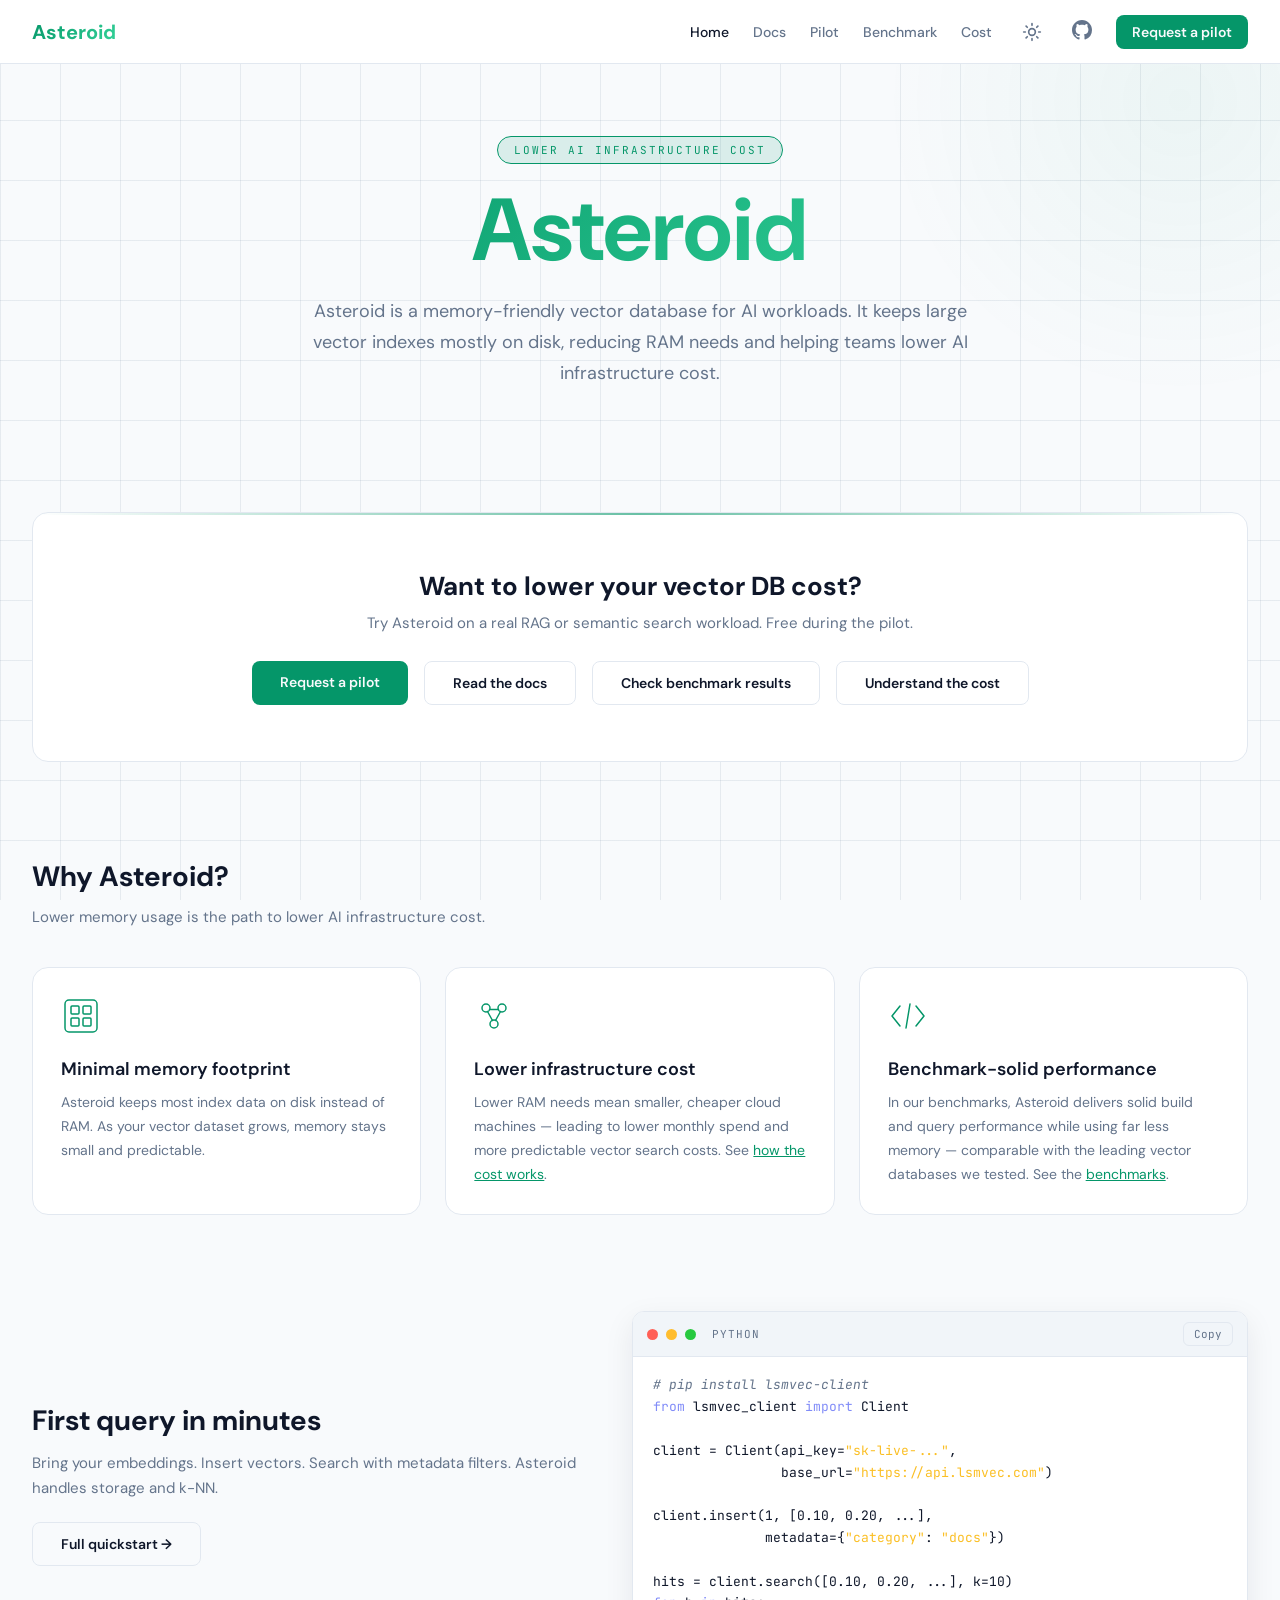
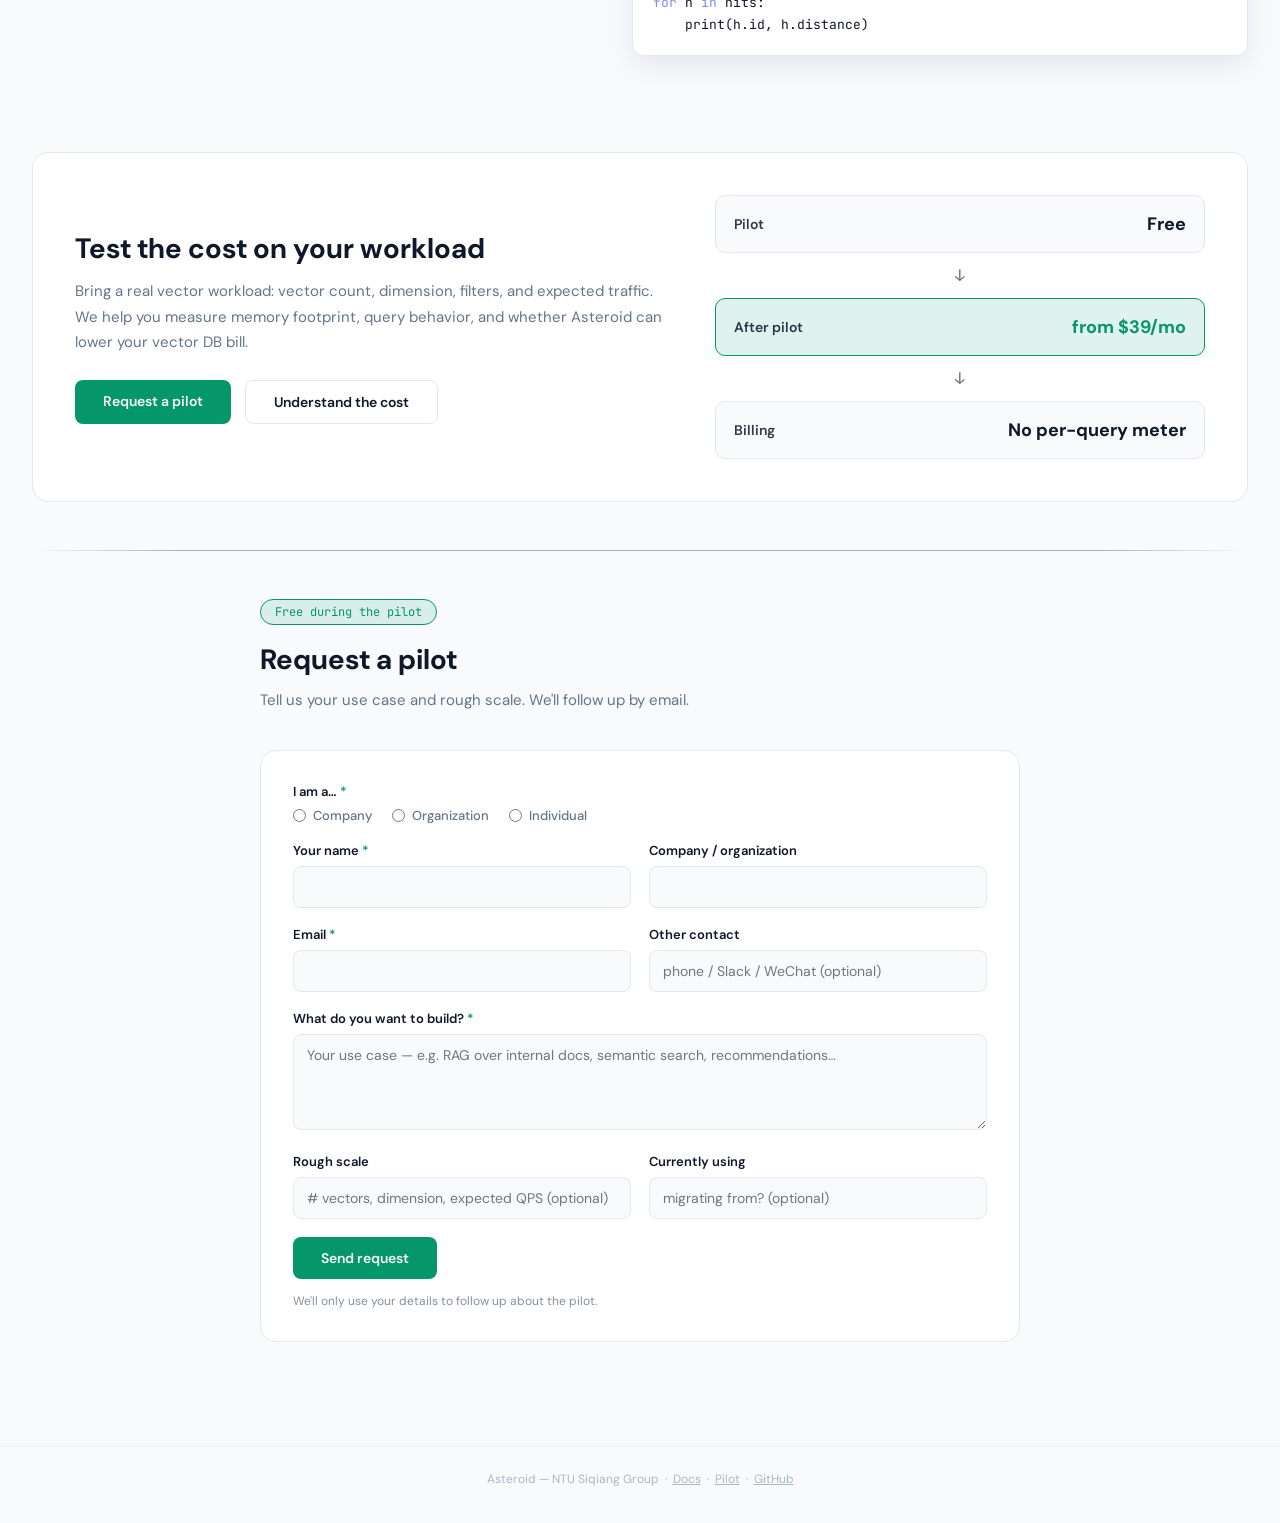
==== commit 8f9c8974: "fix(site): make pilot-form honeypot autofill-proof (website -> hp_field) Browsers/password managers " ====
--- a/index.html
+++ b/index.html
@@ -571,10 +571,12 @@
           </div>
         </div>
 
-        <!-- Honeypot: humans never see or fill this; bots often do. -->
+        <!-- Honeypot: humans never see or fill this; bots often do. Named neutrally
+             (NOT "website"/"url"/etc.) so browser/password-manager autofill won't
+             populate it and falsely flag a real person as a bot. -->
         <div class="hp-field" aria-hidden="true">
-          <label for="pf-website">Website (leave this empty)</label>
-          <input type="text" id="pf-website" name="website" tabindex="-1" autocomplete="off">
+          <label for="pf-hpf">Do not fill this in</label>
+          <input type="text" id="pf-hpf" name="hp_field" tabindex="-1" autocomplete="off">
         </div>
 
         <!-- Auto-filled metadata (see script). -->
@@ -641,7 +643,9 @@
     e.preventDefault();
 
     // Honeypot: if filled, silently pretend success (likely a bot).
-    if (form.elements['website'].value.trim() !== '') {
+    // Uses the neutrally-named hidden field so browser autofill can't trip it.
+    var hp = form.elements['hp_field'];
+    if (hp && hp.value.trim() !== '') {
       setStatus("Thanks — we'll be in touch.", 'ok');
       form.reset();
       return;
@@ -684,7 +688,7 @@
         headers: { 'Content-Type': 'text/plain;charset=utf-8' },
         body: JSON.stringify(data),
       });
-      setStatus("Thanks — we've received your request and will be in touch by email.", 'ok');
+      setStatus("Thanks — we've received your request and will be in touch by email. If you don't hear back within a couple of days, email " + PILOT_EMAIL + " directly.", 'ok');
       form.reset();
     } catch (err) {
       setStatus("Couldn't submit — please email " + PILOT_EMAIL + ' directly.', 'err');
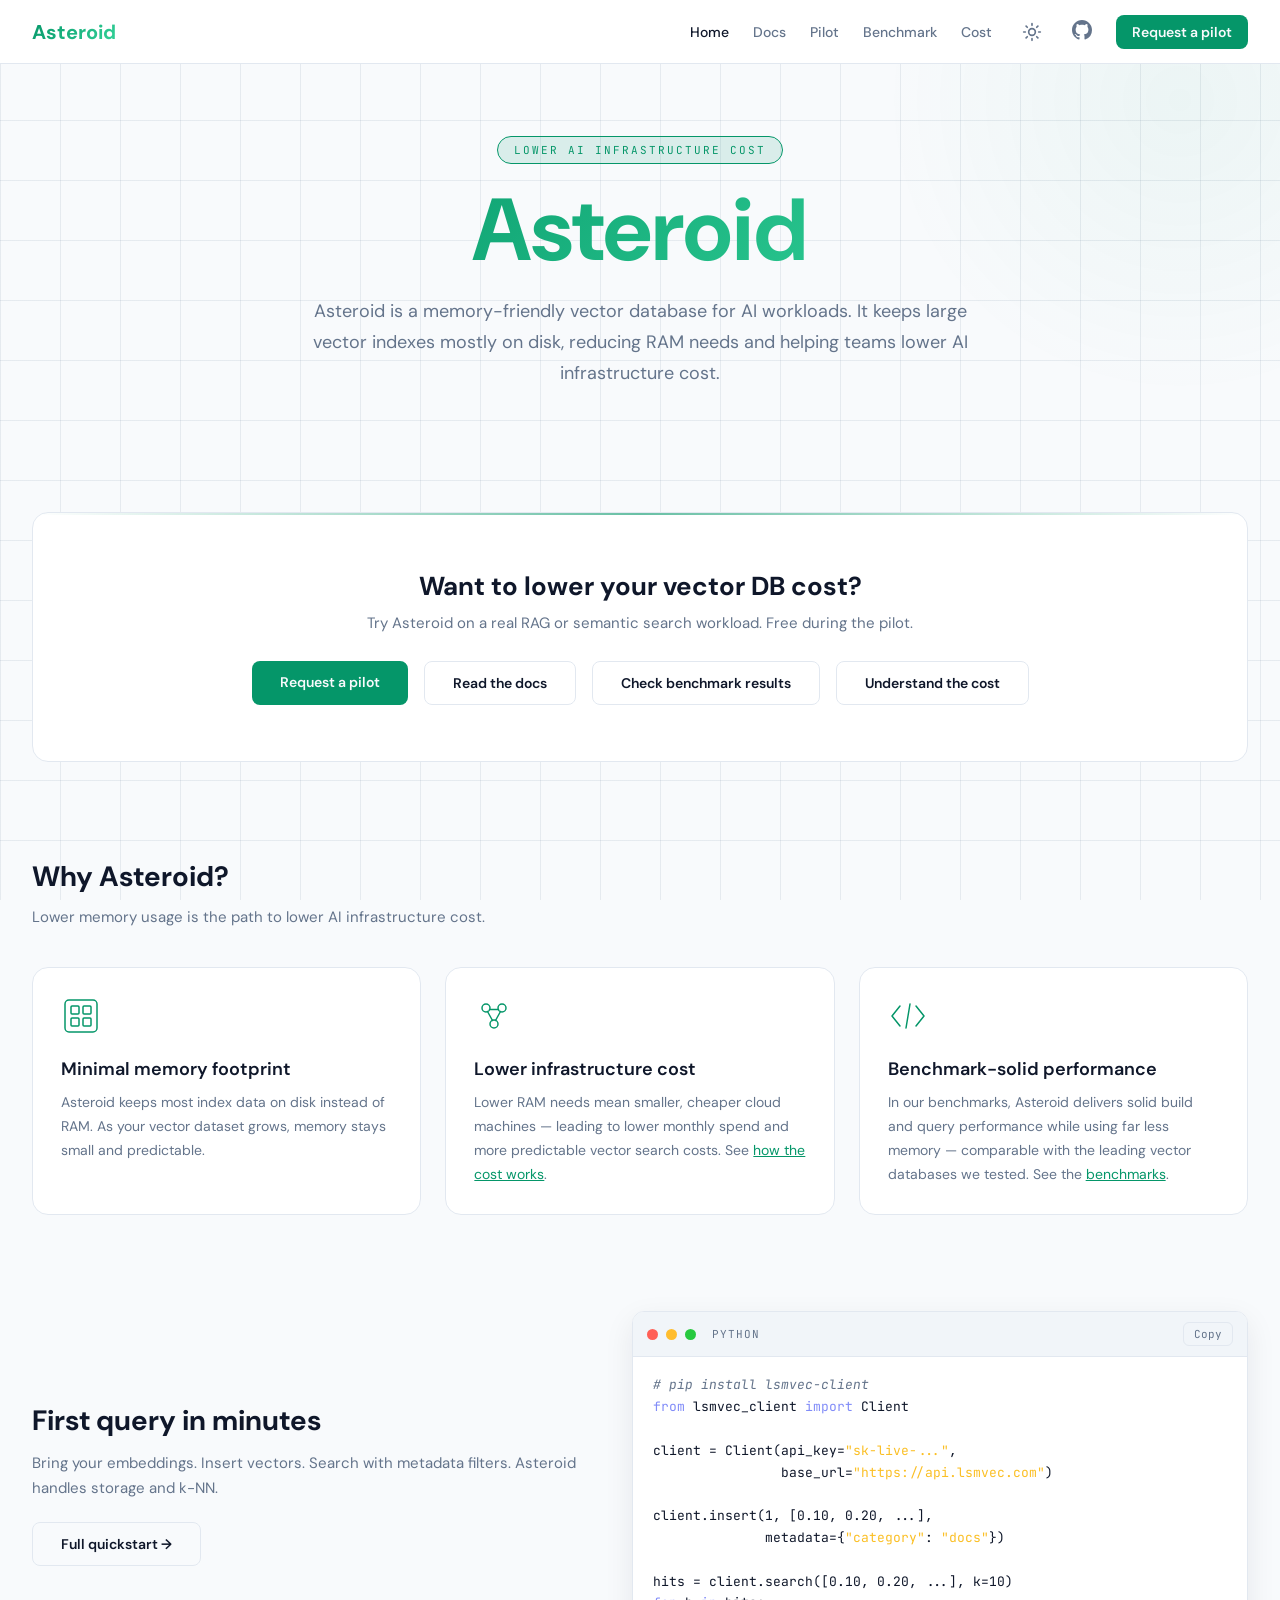
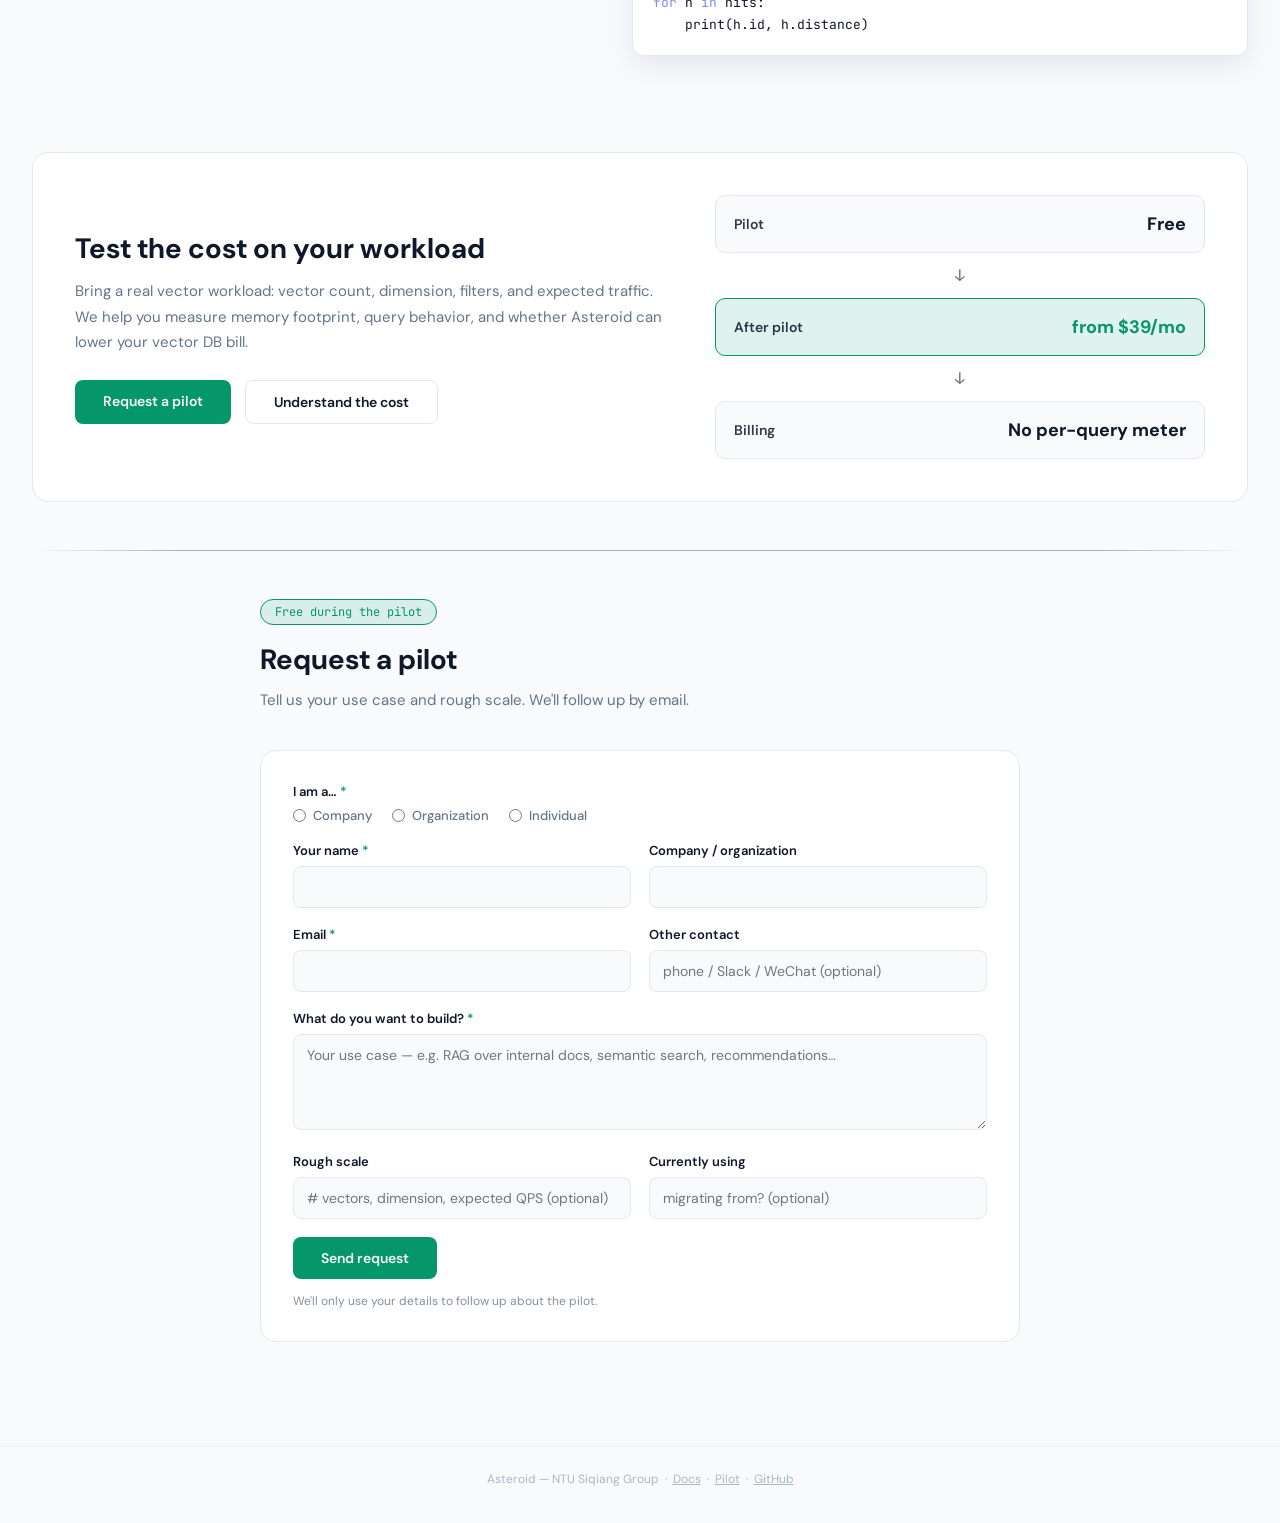
==== commit 2cfc913e: "fix(site): match pilot-form email validation to server (reject no-domain emails) Browser type=email " ====
--- a/index.html
+++ b/index.html
@@ -658,6 +658,16 @@
       return;
     }
 
+    // Email check that MATCHES the server (Apps Script) rule: requires a domain dot,
+    // e.g. you@company.com. The browser's native type="email" accepts "test@test"
+    // (no TLD), but the server rejects it — which, under no-cors, would otherwise look
+    // like a false "success". Catch it here with a clear message instead.
+    if (!/^[^@\s]+@[^@\s]+\.[^@\s]+$/.test(form.elements['email'].value.trim())) {
+      setStatus('Please enter a valid email address with a domain, e.g. you@company.com.', 'err');
+      form.elements['email'].focus();
+      return;
+    }
+
     // Auto-fill metadata.
     form.elements['timestamp'].value = new Date().toISOString();
     form.elements['source_page'].value = location.href;
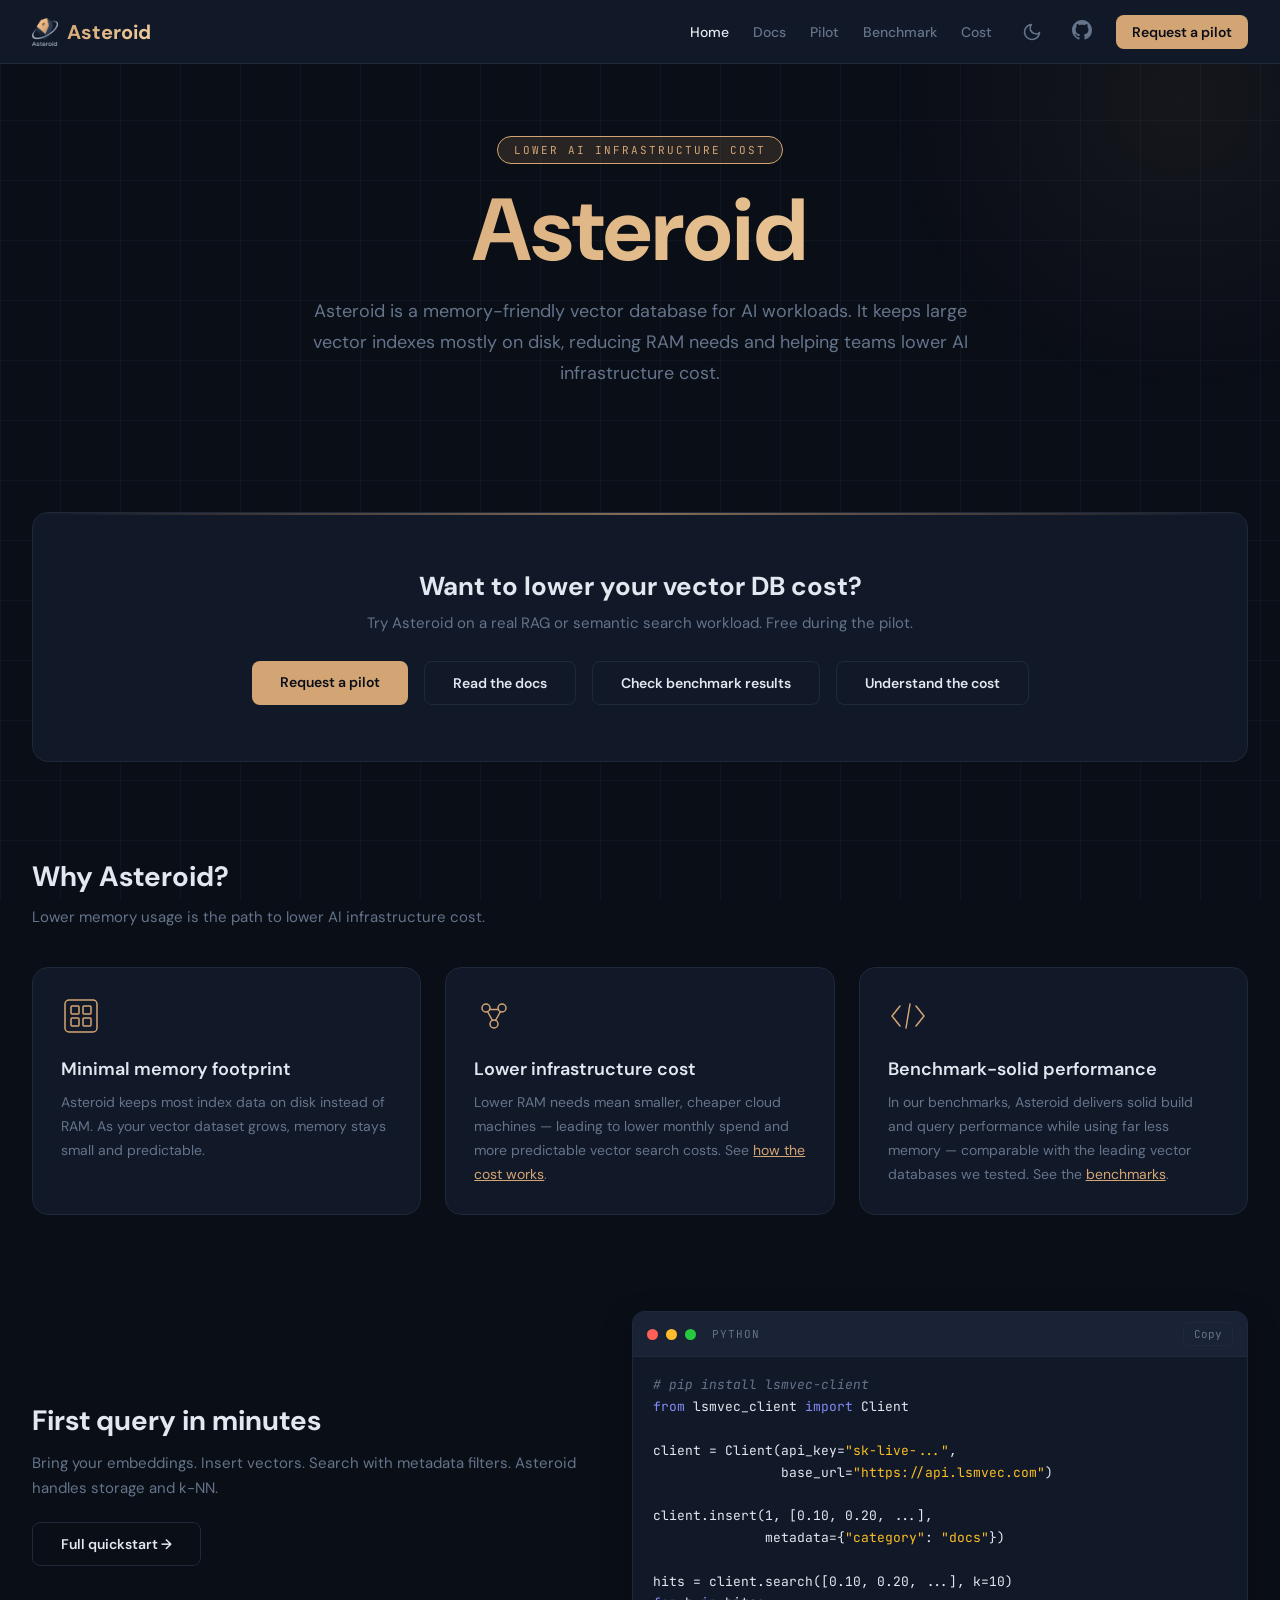
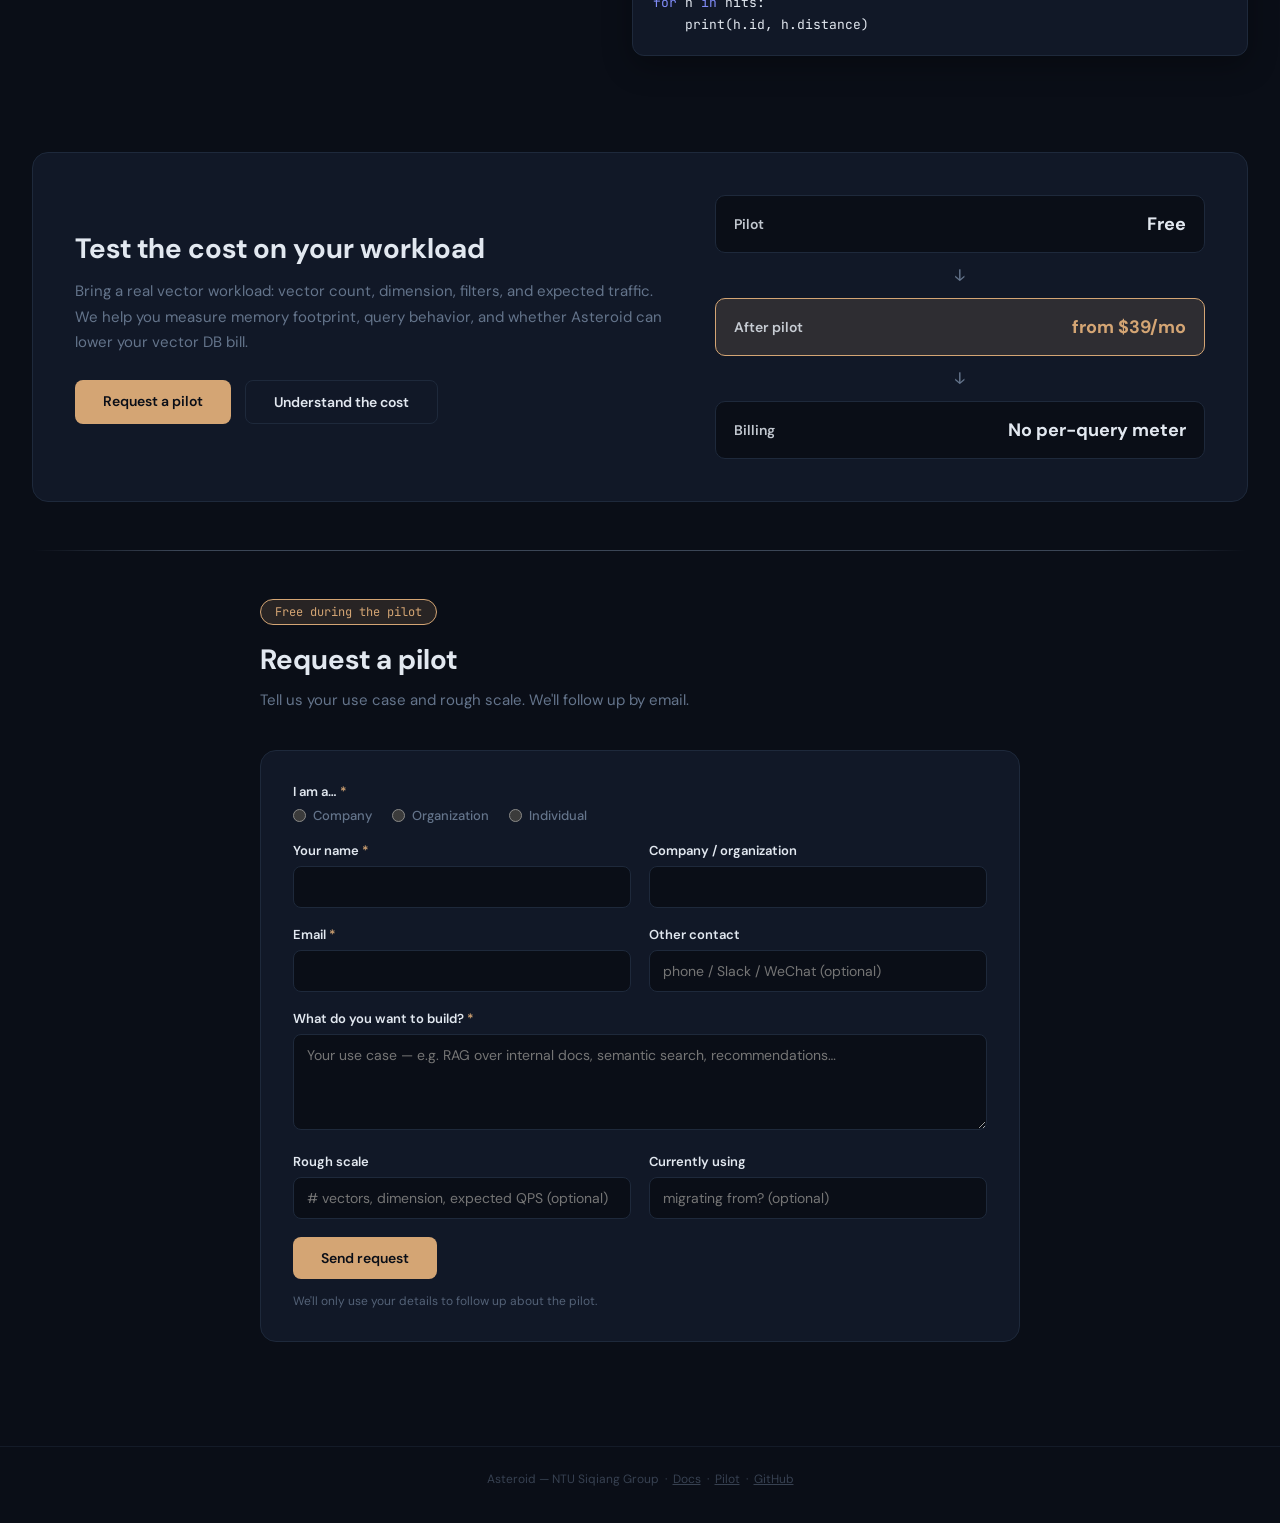
==== commit 1cd9dd33: "feat(site): Asteroid brand — logo, amber palette, dark default - Add Asteroid logo mark (per-theme d" ====
--- a/index.html
+++ b/index.html
@@ -10,7 +10,8 @@
   <meta property="og:description" content="A memory-friendly vector database for lower AI infrastructure cost. Built for AI workloads that need vector search.">
   <meta property="og:url" content="https://lsmvec.com/">
   <meta name="twitter:card" content="summary">
-  <script>(function(){var t=localStorage.getItem('theme')||(matchMedia('(prefers-color-scheme: light)').matches?'light':'dark');document.documentElement.setAttribute('data-theme',t);})();</script>
+  <script>(function(){var t=localStorage.getItem('theme')||'dark';document.documentElement.setAttribute('data-theme',t);})();</script>
+  <link rel="icon" type="image/png" href="img/favicon.png">
   <link rel="stylesheet" href="css/style.css">
   <link href="https://fonts.googleapis.com/css2?family=DM+Sans:opsz,wght@9..40,300;9..40,500;9..40,700&family=JetBrains+Mono:wght@400;600&display=swap" rel="stylesheet">
   <style>
@@ -28,7 +29,7 @@
       font-size: clamp(3rem, 8vw, 5.5rem);
       font-weight: 700;
       line-height: 1.05;
-      background: linear-gradient(135deg, var(--accent), #34d399);
+      background: linear-gradient(135deg, var(--accent), var(--gradient-hi));
       -webkit-background-clip: text;
       -webkit-text-fill-color: transparent;
       background-clip: text;
@@ -350,7 +351,7 @@
 
   <!-- ===== Navigation ===== -->
   <nav class="nav">
-    <a href="index.html" class="nav-logo"><span>Asteroid</span></a>
+    <a href="index.html" class="nav-logo"><img class="nav-mark nav-mark-dark" src="img/asteroid-mark-dark.png" alt="Asteroid" width="28" height="28"><img class="nav-mark nav-mark-light" src="img/asteroid-mark-light.png" alt="Asteroid" width="28" height="28"><span>Asteroid</span></a>
     <button class="nav-hamburger" onclick="document.querySelector('.nav-links').classList.toggle('open')">
       <svg width="24" height="24" viewBox="0 0 24 24" fill="none" stroke="currentColor" stroke-width="2"><path d="M3 12h18M3 6h18M3 18h18"/></svg>
     </button>
--- a/css/style.css
+++ b/css/style.css
@@ -7,6 +7,8 @@
 /* --------------------------------------------------------------------------
    1. CSS Custom Properties (Design Tokens)
    -------------------------------------------------------------------------- */
+/* Palette: Asteroid brand — amber-gold accent + silver-slate, on the
+   original slate base (the "light touch" direction). */
 :root {
   --bg: #0a0e17;
   --surface: #111827;
@@ -14,11 +16,13 @@
   --border: #1e293b;
   --text: #e2e8f0;
   --text-muted: #64748b;
-  --accent: #06d6a0;
-  --accent-glow: rgba(6, 214, 160, 0.15);
+  --accent: #d4a574;                          /* amber/gold */
+  --accent-glow: rgba(212, 165, 116, 0.15);
+  --gradient-hi: #f0cfa0;                      /* gradient highlight (paired with --accent) */
+  --accent-2: #7e90a8;                         /* secondary (silver-slate) */
   --grid-line: rgba(30, 41, 59, 0.3);
   --shadow: rgba(0, 0, 0, 0.3);
-  --ambient: rgba(6, 214, 160, 0.06);
+  --ambient: rgba(212, 165, 116, 0.06);
   --radius: 16px;
 }
 
@@ -29,11 +33,13 @@
   --border: #e2e8f0;
   --text: #0f172a;
   --text-muted: #64748b;
-  --accent: #059669;
-  --accent-glow: rgba(5, 150, 105, 0.12);
+  --accent: #a9763a;                           /* deeper amber for contrast on light */
+  --accent-glow: rgba(169, 118, 58, 0.12);
+  --gradient-hi: #d4a574;
+  --accent-2: #5a6b82;
   --grid-line: rgba(148, 163, 184, 0.18);
   --shadow: rgba(15, 23, 42, 0.08);
-  --ambient: rgba(5, 150, 105, 0.05);
+  --ambient: rgba(169, 118, 58, 0.05);
 }
 
 html { color-scheme: dark; }
@@ -113,10 +119,23 @@
   font-weight: 700;
   color: var(--text);
   text-decoration: none;
-}
+  display: inline-flex;
+  align-items: center;
+  gap: 9px;
+}
+
+.nav-mark {
+  height: 28px;
+  width: auto;
+  display: block;
+}
+/* Per-theme logo mark: dark mark on dark nav, light mark on light nav. */
+.nav-mark-light { display: none; }
+[data-theme="light"] .nav-mark-dark { display: none; }
+[data-theme="light"] .nav-mark-light { display: block; }
 
 .nav-logo span {
-  background: linear-gradient(135deg, var(--accent), #34d399);
+  background: linear-gradient(135deg, var(--accent), var(--gradient-hi));
   -webkit-background-clip: text;
   -webkit-text-fill-color: transparent;
   background-clip: text;
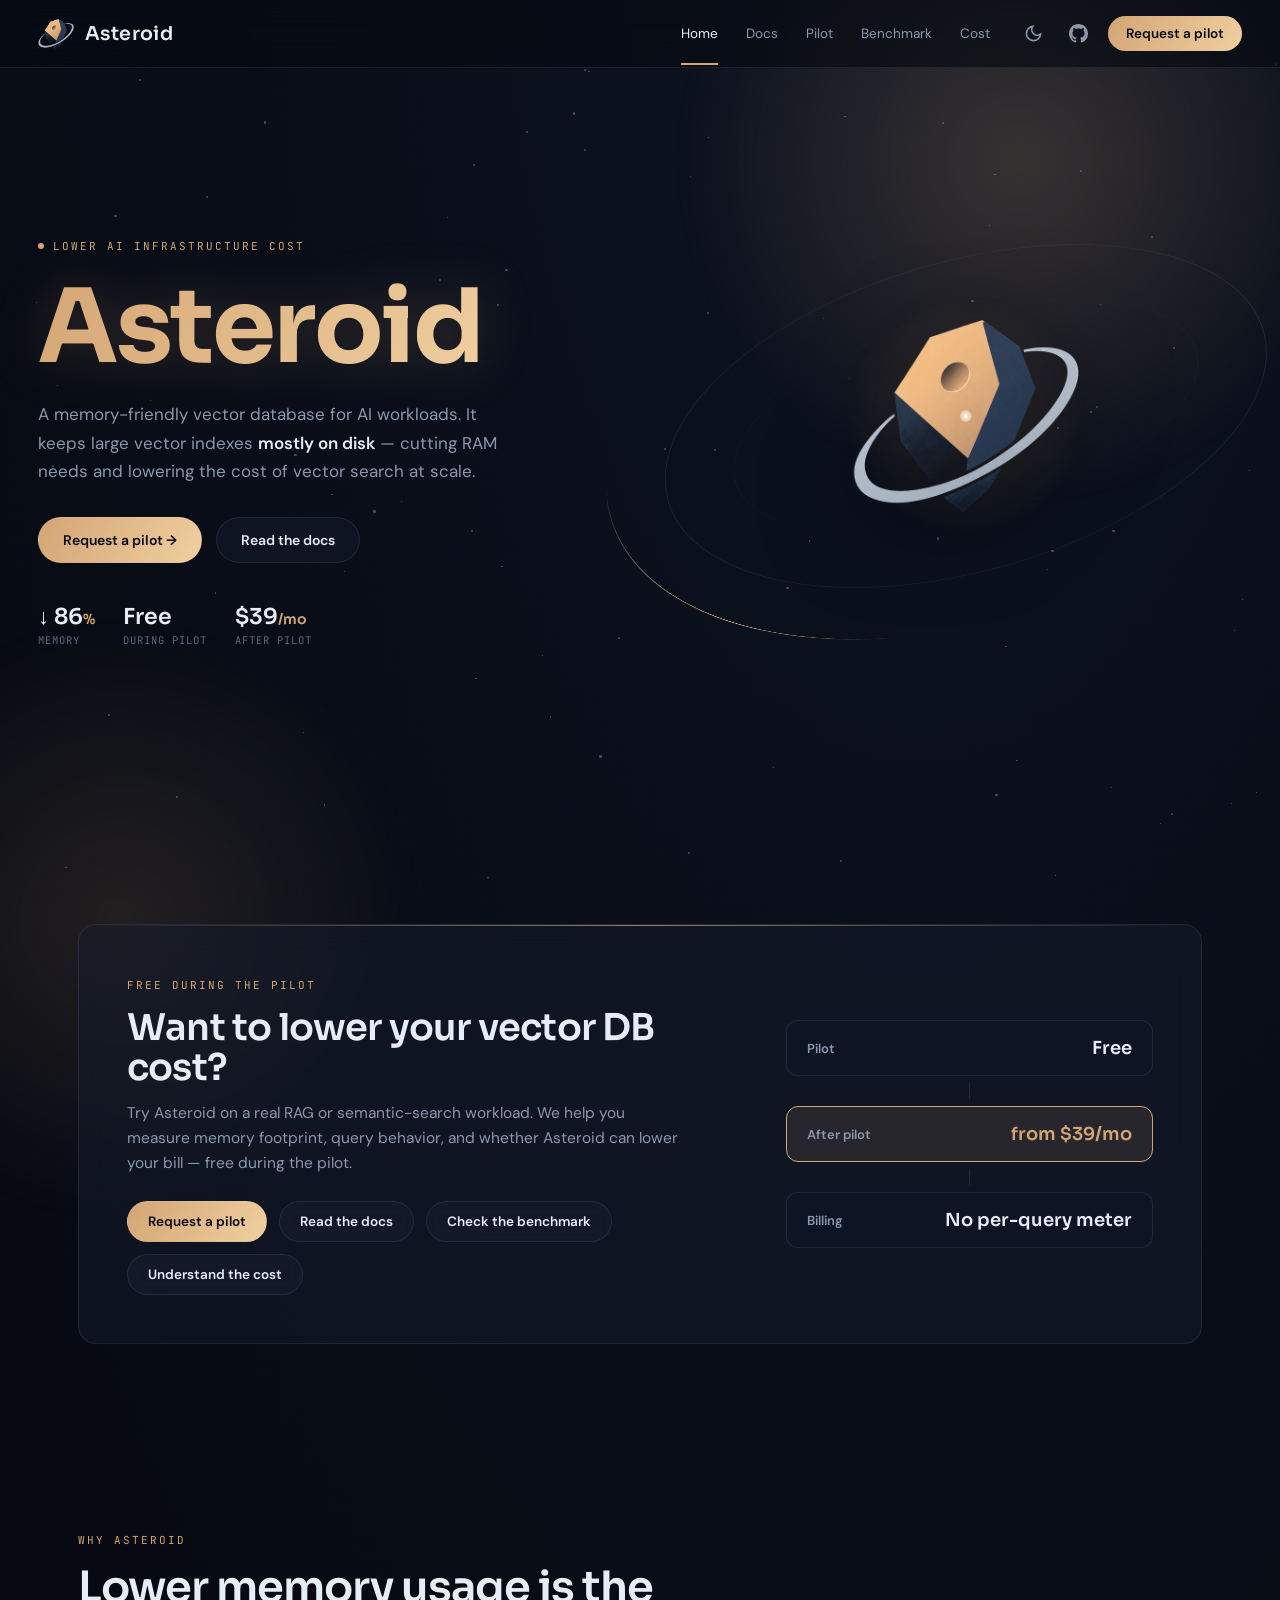
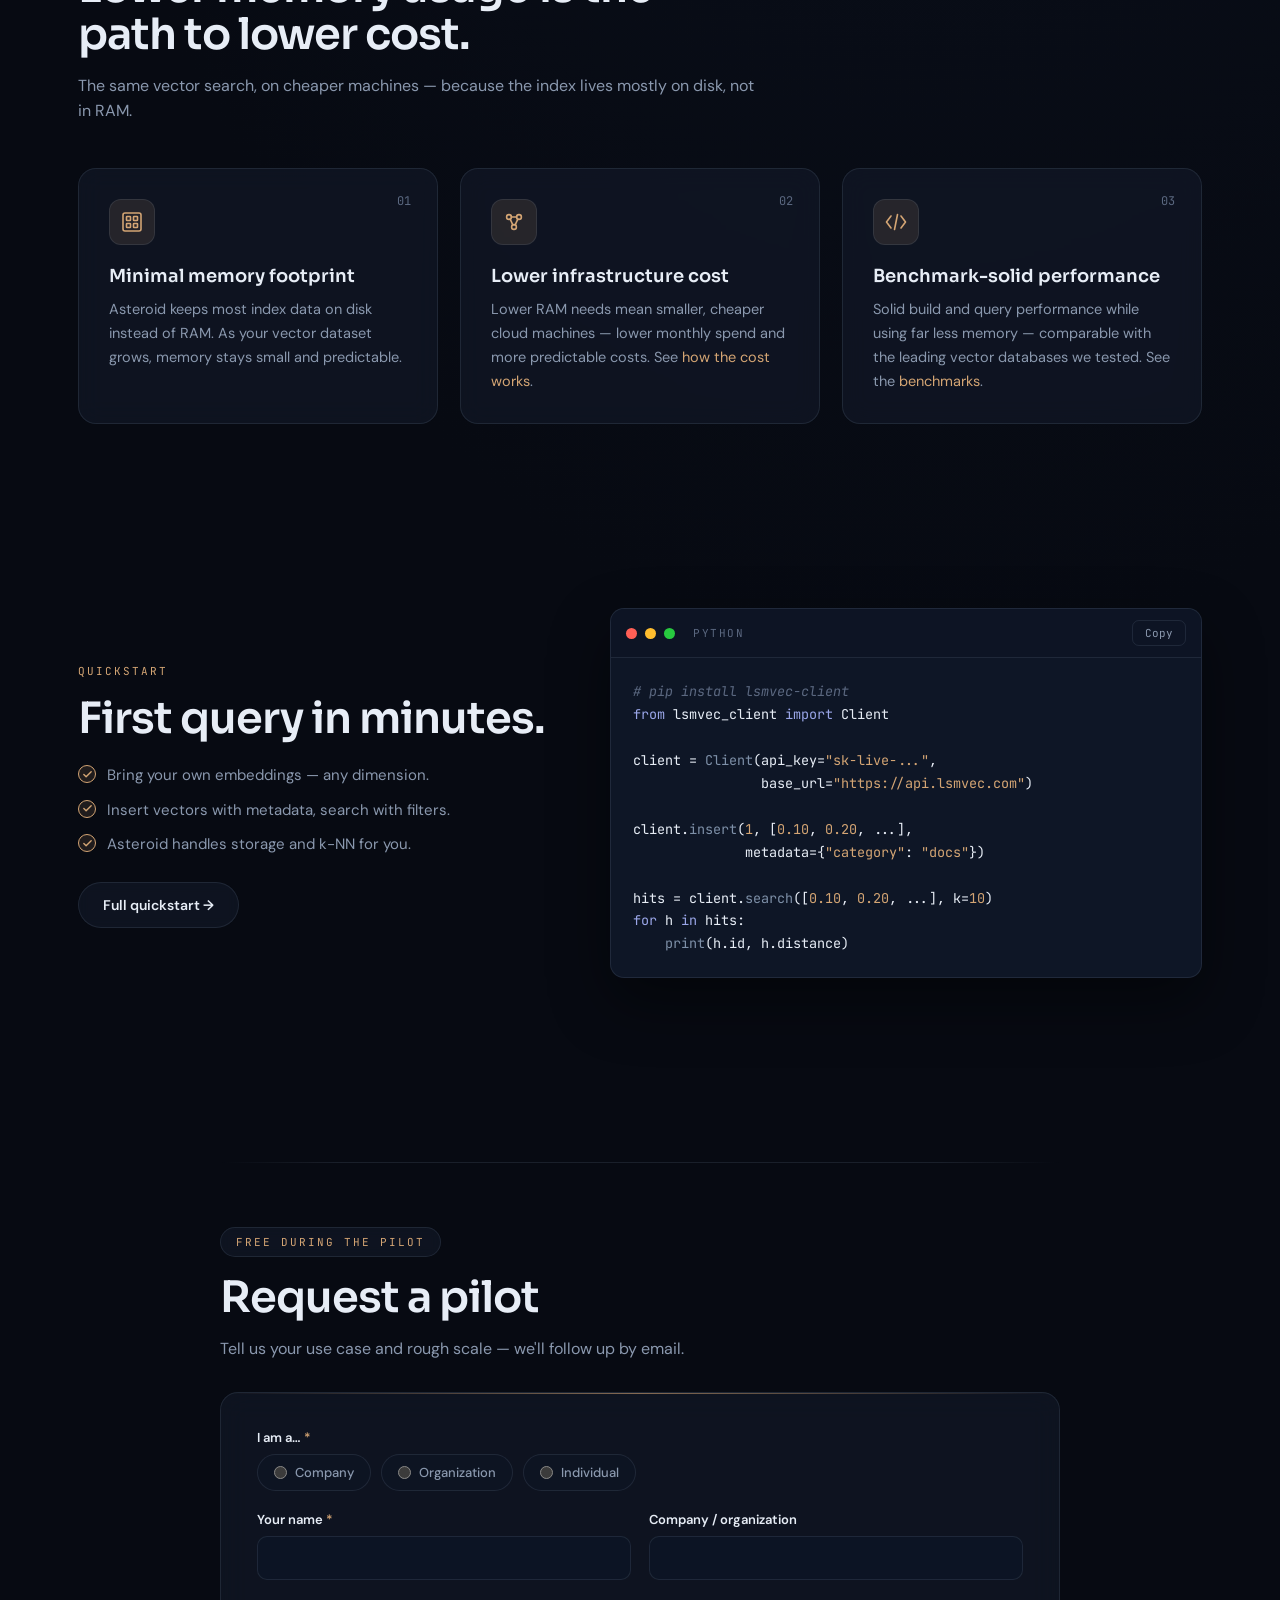
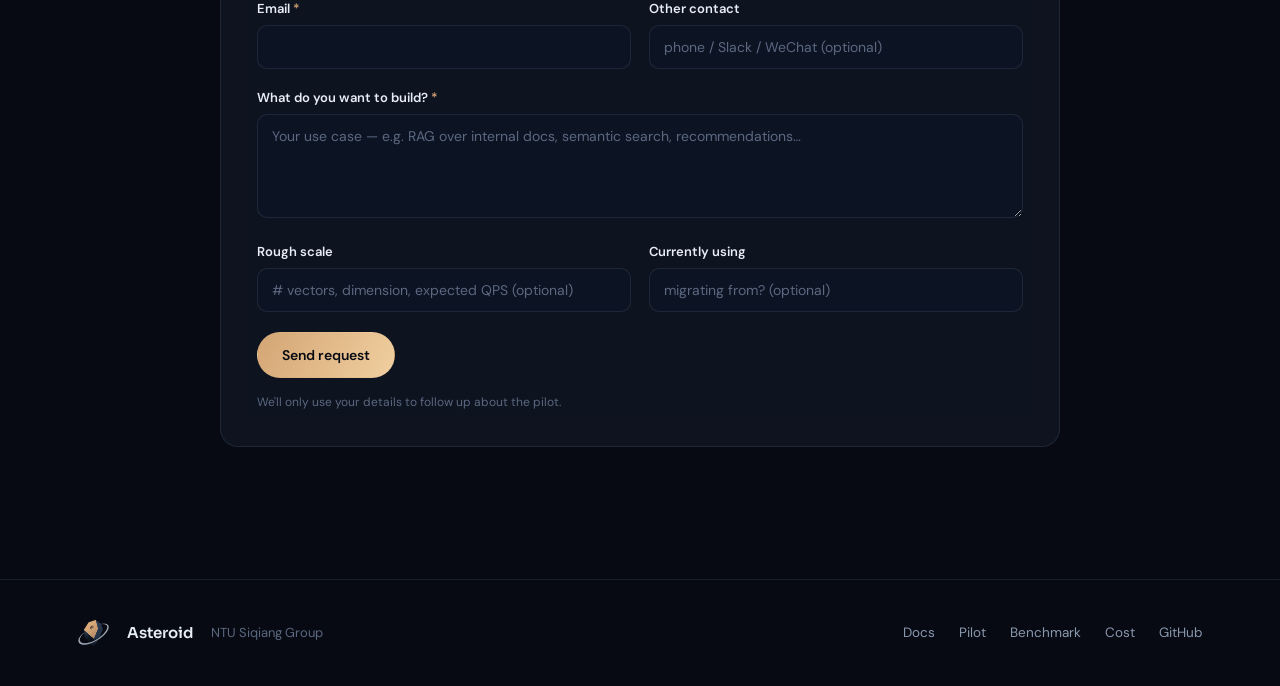
==== commit 8fd42cac: "feat(site): adopt Cosmic design system across all pages Apply the Claude Design "cosmic" redesign — " ====
--- a/index.html
+++ b/index.html
@@ -1,712 +1,520 @@
 <!DOCTYPE html>
-<html lang="en">
+<html lang="en" data-theme="dark">
 <head>
-  <meta charset="UTF-8">
-  <meta name="viewport" content="width=device-width, initial-scale=1.0">
-  <title>Asteroid — Memory-Friendly Vector Database</title>
-  <meta name="description" content="Asteroid is a memory-friendly vector database for AI workloads. Keep large vector indexes mostly on disk and lower AI infrastructure cost.">
-  <meta property="og:type" content="website">
-  <meta property="og:title" content="Asteroid — Memory-Friendly Vector Database">
-  <meta property="og:description" content="A memory-friendly vector database for lower AI infrastructure cost. Built for AI workloads that need vector search.">
-  <meta property="og:url" content="https://lsmvec.com/">
-  <meta name="twitter:card" content="summary">
-  <script>(function(){var t=localStorage.getItem('theme')||'dark';document.documentElement.setAttribute('data-theme',t);})();</script>
-  <link rel="icon" type="image/png" href="img/favicon.png">
-  <link rel="stylesheet" href="css/style.css">
-  <link href="https://fonts.googleapis.com/css2?family=DM+Sans:opsz,wght@9..40,300;9..40,500;9..40,700&family=JetBrains+Mono:wght@400;600&display=swap" rel="stylesheet">
-  <style>
-    /* ---- Hero ---- */
-    .hero {
-      text-align: center;
-      padding: 72px 32px 40px;
-      max-width: 860px;
-      margin: 0 auto;
-      position: relative;
-      z-index: 1;
-    }
-
-    .hero-title {
-      font-size: clamp(3rem, 8vw, 5.5rem);
-      font-weight: 700;
-      line-height: 1.05;
-      background: linear-gradient(135deg, var(--accent), var(--gradient-hi));
-      -webkit-background-clip: text;
-      -webkit-text-fill-color: transparent;
-      background-clip: text;
-      margin-bottom: 20px;
-    }
-
-    .hero-subtitle {
-      font-size: 18px;
-      color: var(--text-muted);
-      line-height: 1.7;
-      max-width: 680px;
-      margin: 0 auto 36px;
-    }
-
-    .hero-cta {
-      display: flex;
-      gap: 16px;
-      justify-content: center;
-      flex-wrap: wrap;
-    }
-
-    /* ---- Section headings ---- */
-    .section-heading {
-      font-size: 28px;
-      font-weight: 700;
-      margin-bottom: 12px;
-      color: var(--text);
-    }
-
-    .section-subheading {
-      font-size: 15px;
-      color: var(--text-muted);
-      margin-bottom: 40px;
-    }
-
-    /* ---- Key Differences grid ---- */
-    .key-differences-grid {
-      display: grid;
-      grid-template-columns: repeat(auto-fit, minmax(300px, 1fr));
-      gap: 24px;
-    }
-
-    .key-differences-grid .card-icon {
-      width: 40px;
-      height: 40px;
-      color: var(--accent);
-      margin-bottom: 16px;
-    }
-
-    .key-differences-grid .card h3 {
-      font-size: 18px;
-      font-weight: 600;
-      margin-bottom: 10px;
-      color: var(--text);
-    }
-
-    .key-differences-grid .card p {
-      font-size: 14px;
-      line-height: 1.7;
-      color: var(--text-muted);
-    }
-
-    /* ---- Pilot / Cost band ---- */
-    .pilot-cost-band {
-      display: grid;
-      grid-template-columns: 1.1fr 0.9fr;
-      gap: 40px;
-      align-items: center;
-      background: var(--surface);
-      border: 1px solid var(--border);
-      border-radius: var(--radius);
-      padding: 42px;
-    }
-    .pilot-cost-copy p {
-      color: var(--text-muted);
-      line-height: 1.7;
-      font-size: 15px;
-      max-width: 620px;
-      margin-bottom: 24px;
-    }
-    .pilot-cost-actions {
-      display: flex;
-      gap: 14px;
-      flex-wrap: wrap;
-    }
-    .cost-snapshot {
-      display: grid;
-      gap: 12px;
-    }
-    .snapshot-row {
-      display: flex;
-      justify-content: space-between;
-      gap: 20px;
-      align-items: center;
-      background: var(--bg);
-      border: 1px solid var(--border);
-      border-radius: 10px;
-      padding: 16px 18px;
-    }
-    .snapshot-row span {
-      color: var(--text);
-      font-size: 14px;
-      font-weight: 600;
-      opacity: 0.85;
-    }
-    .snapshot-row strong {
-      color: var(--text);
-      font-size: 18px;
-    }
-    .snapshot-row.highlight {
-      border-color: var(--accent);
-      background: var(--accent-glow);
-    }
-    .snapshot-row.highlight strong {
-      color: var(--accent);
-    }
-    .snapshot-arrow {
-      text-align: center;
-      color: var(--text-muted);
-      font-family: 'JetBrains Mono', monospace;
-    }
-    @media (max-width: 820px) {
-      .pilot-cost-band {
-        grid-template-columns: 1fr;
-        padding: 28px;
-      }
-    }
-
-    /* ---- Quickstart band ---- */
-    .quickstart-band {
-      display: grid;
-      grid-template-columns: 1fr 1.1fr;
-      gap: 40px;
-      align-items: center;
-    }
-    .quickstart-band .qs-copy h2 { margin-bottom: 12px; }
-    .quickstart-band .qs-copy p {
-      color: var(--text-muted);
-      line-height: 1.7;
-      font-size: 15px;
-      margin-bottom: 20px;
-    }
-    .quickstart-band pre { margin: 0; }
-    @media (max-width: 820px) {
-      .quickstart-band { grid-template-columns: 1fr; gap: 24px; }
-    }
-
-    /* ---- Editor-style code card (homepage snippet only) ---- */
-    .code-card {
-      border: 1px solid var(--border);
-      border-radius: 12px;
-      overflow: hidden;
-      background: var(--surface);
-      box-shadow: 0 10px 30px var(--shadow);
-    }
-    .code-card-bar {
-      display: flex;
-      align-items: center;
-      gap: 8px;
-      padding: 10px 14px;
-      background: var(--surface2);
-      border-bottom: 1px solid var(--border);
-    }
-    .code-card-bar .dot { width: 11px; height: 11px; border-radius: 50%; }
-    .dot-r { background: #ff5f56; }
-    .dot-y { background: #ffbd2e; }
-    .dot-g { background: #27c93f; }
-    .code-card-lang {
-      margin-left: 8px;
-      font-family: 'JetBrains Mono', monospace;
-      font-size: 11px;
-      letter-spacing: 1px;
-      text-transform: uppercase;
-      color: var(--text-muted);
-    }
-    .code-copy {
-      margin-left: auto;
-      background: transparent;
-      border: 1px solid var(--border);
-      color: var(--text-muted);
-      font-family: 'JetBrains Mono', monospace;
-      font-size: 11px;
-      padding: 4px 10px;
-      border-radius: 6px;
-      cursor: pointer;
-      transition: all .2s;
-    }
-    .code-copy:hover,
-    .code-copy.copied { color: var(--accent); border-color: var(--accent); }
-    .code-card pre {
-      margin: 0;
-      border: none;
-      border-radius: 0;
-      background: transparent;
-      padding: 18px 20px;
-      line-height: 1.6;
-    }
-    .code-card .tok-c { color: var(--text-muted); font-style: italic; }
-    .code-card .tok-s { color: #fbbf24; }   /* strings — amber */
-    .code-card .tok-k { color: #818cf8; }   /* keywords — indigo */
-
-    /* ---- Closing CTA band ---- */
-    .cta-band {
-      text-align: center;
-      background: var(--surface);
-      border: 1px solid var(--border);
-      border-radius: var(--radius);
-      padding: 56px 32px;
-      position: relative;
-      overflow: hidden;
-    }
-    .cta-band::before {
-      content: '';
-      position: absolute;
-      top: 0; left: 0; right: 0;
-      height: 2px;
-      background: linear-gradient(90deg, transparent, var(--accent), transparent);
-      opacity: 0.6;
-    }
-    .cta-band h2 { font-size: 26px; font-weight: 700; margin-bottom: 10px; }
-    .cta-band p { color: var(--text-muted); margin-bottom: 28px; font-size: 15px; }
-
-    /* ---- Divider above the pilot form ---- */
-    .pilot-divider {
-      height: 1px;
-      background: linear-gradient(90deg, transparent, var(--text-muted) 12%, var(--text-muted) 88%, transparent);
-      opacity: 0.55;
-    }
-
-    /* ---- Pilot form ---- */
-    .pilot-section { max-width: 760px; margin: 0 auto; }
-    .pilot-free-tag {
-      display: inline-block;
-      font-family: 'JetBrains Mono', monospace;
-      font-size: 12px;
-      color: var(--accent);
-      background: var(--accent-glow);
-      border: 1px solid var(--accent);
-      border-radius: 100px;
-      padding: 4px 14px;
-      margin-bottom: 16px;
-    }
-    .pilot-form {
-      background: var(--surface);
-      border: 1px solid var(--border);
-      border-radius: var(--radius);
-      padding: 32px;
-      margin-top: 28px;
-    }
-    .form-row { margin-bottom: 18px; }
-    .form-row.two {
-      display: grid;
-      grid-template-columns: 1fr 1fr;
-      gap: 18px;
-    }
-    @media (max-width: 600px) { .form-row.two { grid-template-columns: 1fr; } }
-    .form-row label {
-      display: block;
-      font-size: 13px;
-      font-weight: 600;
-      color: var(--text);
-      margin-bottom: 7px;
-    }
-    .form-row label .req { color: var(--accent); }
-    .form-row input[type="text"],
-    .form-row input[type="email"],
-    .form-row textarea {
-      width: 100%;
-      background: var(--bg);
-      border: 1px solid var(--border);
-      border-radius: 8px;
-      padding: 11px 13px;
-      color: var(--text);
-      font-family: 'DM Sans', sans-serif;
-      font-size: 14px;
-      transition: border-color 0.2s;
-    }
-    .form-row input:focus,
-    .form-row textarea:focus {
-      outline: none;
-      border-color: var(--accent);
-    }
-    .form-row textarea { resize: vertical; min-height: 96px; }
-    .radio-group { display: flex; gap: 20px; flex-wrap: wrap; }
-    .radio-group label {
-      display: inline-flex;
-      align-items: center;
-      gap: 7px;
-      font-weight: 500;
-      color: var(--text-muted);
-      cursor: pointer;
-      margin-bottom: 0;
-    }
-    .radio-group input { accent-color: var(--accent); }
-    /* Honeypot — visually and programmatically hidden from humans */
-    .hp-field {
-      position: absolute !important;
-      left: -9999px !important;
-      width: 1px; height: 1px;
-      overflow: hidden;
-    }
-    .form-actions { display: flex; align-items: center; gap: 16px; flex-wrap: wrap; }
-    .form-status { font-size: 13px; line-height: 1.5; }
-    .form-status.ok { color: var(--accent); }
-    .form-status.err { color: #f87171; }
-    .btn[disabled] { opacity: 0.55; cursor: not-allowed; }
-    .form-fineprint { font-size: 12px; color: var(--text-muted); margin-top: 14px; opacity: 0.8; }
-
-    /* ---- Fade-in animations ---- */
-    .fade-in { animation: fadeIn 0.6s ease both; }
-    .fade-in-d1 { animation-delay: 0.1s; }
-    .fade-in-d2 { animation-delay: 0.2s; }
-    .fade-in-d3 { animation-delay: 0.3s; }
-    .fade-in-d4 { animation-delay: 0.4s; }
-    .fade-in-d5 { animation-delay: 0.5s; }
-  </style>
+<meta charset="UTF-8">
+<meta name="viewport" content="width=device-width, initial-scale=1.0">
+<title>Asteroid — Memory-Friendly Vector Database</title>
+<meta name="description" content="Asteroid is a memory-friendly vector database for AI workloads. It keeps large vector indexes mostly on disk — cutting RAM needs and lowering AI infrastructure cost.">
+<script>(function(){var t=localStorage.getItem('theme')||'dark';document.documentElement.setAttribute('data-theme',t);document.documentElement.classList.add('js');})();</script>
+<link rel="preconnect" href="https://fonts.googleapis.com">
+<link rel="preconnect" href="https://fonts.gstatic.com" crossorigin>
+<link href="https://fonts.googleapis.com/css2?family=Sora:wght@300;400;500;600;700&family=DM+Sans:opsz,wght@9..40,300;9..40,400;9..40,500;9..40,600&family=JetBrains+Mono:wght@400;500;600&display=swap" rel="stylesheet">
+<link rel="icon" type="image/png" href="img/favicon.png">
+<style>
+:root{
+  --bg:#070a12; --bg2:#0c1322; --surface:rgba(20,28,45,.55); --surface-solid:#0e1626; --border:rgba(126,144,168,.16);
+  --text:#e7edf6; --text-muted:#8a98ae; --text-faint:#5b6880;
+  --accent:#d4a574; --accent-hi:#f0cfa0; --accent-glow:rgba(212,165,116,.22); --accent-soft:rgba(212,165,116,.12);
+  --silver:#7e90a8; --indigo:#9aa6e8; --radius:18px;
+}
+[data-theme="light"]{
+  --bg:#eef2f8; --bg2:#e3eaf4; --surface:rgba(255,255,255,.72); --surface-solid:#ffffff; --border:rgba(90,107,130,.2);
+  --text:#0f172a; --text-muted:#4f5b72; --text-faint:#8593a8;
+  --accent:#a9763a; --accent-hi:#c79452; --accent-glow:rgba(169,118,58,.18); --accent-soft:rgba(169,118,58,.1);
+  --silver:#5a6b82; --indigo:#5b66c7;
+}
+*{margin:0;padding:0;box-sizing:border-box}
+html{color-scheme:dark;scroll-behavior:smooth}html[data-theme="light"]{color-scheme:light}
+body{background:radial-gradient(150% 110% at 72% -5%,var(--bg2),var(--bg) 58%);color:var(--text);
+  font-family:'DM Sans',sans-serif;min-height:100vh;overflow-x:hidden;-webkit-font-smoothing:antialiased;transition:color .4s}
+.mono{font-family:'JetBrains Mono',monospace}
+a{color:inherit}
+
+/* ---- atmosphere ---- */
+.sky{position:fixed;inset:0;z-index:0;pointer-events:none;overflow:hidden}
+.star{position:absolute;background:var(--silver);border-radius:50%;opacity:.5;animation:tw var(--t,4s) ease-in-out infinite}
+@keyframes tw{0%,100%{opacity:.12}50%{opacity:.66}}
+.aurora{position:fixed;z-index:0;pointer-events:none;top:-220px;right:-120px;width:760px;height:760px;
+  background:radial-gradient(circle,var(--accent-glow) 0%,transparent 64%);filter:blur(8px)}
+.aurora.a2{top:auto;bottom:-360px;left:-220px;right:auto;width:680px;height:680px;opacity:.6}
+
+/* ---- nav ---- */
+.nav{position:fixed;top:0;left:0;right:0;z-index:100;height:68px;display:flex;align-items:center;gap:26px;padding:0 38px;
+  background:color-mix(in srgb,var(--bg) 64%,transparent);backdrop-filter:blur(16px);border-bottom:1px solid var(--border)}
+.nav-logo{display:inline-flex;align-items:center;gap:11px;text-decoration:none;color:var(--text)}
+.nav-logo img{height:30px;width:auto}
+.nav-logo .wm{font-family:'Sora';font-weight:600;font-size:19px;letter-spacing:.4px}
+.nav-links{margin-left:auto;display:flex;align-items:center;gap:28px}
+.nav-links>a{font-size:13.5px;color:var(--text-muted);text-decoration:none;transition:color .2s;position:relative}
+.nav-links>a:hover,.nav-links>a.active{color:var(--text)}
+.nav-links>a.active::after{content:'';position:absolute;left:0;right:0;bottom:-23px;height:2px;background:var(--accent)}
+.nav-tools{display:flex;align-items:center;gap:14px}
+.icon-btn{background:none;border:none;cursor:pointer;color:var(--text-muted);display:inline-flex;padding:6px;border-radius:7px;transition:color .2s}
+.icon-btn:hover{color:var(--text)}
+.theme-toggle .sun{display:none}.theme-toggle .moon{display:block}
+[data-theme="light"] .theme-toggle .sun{display:block}[data-theme="light"] .theme-toggle .moon{display:none}
+.nav-cta{white-space:nowrap;font-size:13.5px;font-weight:600;color:var(--bg);background:linear-gradient(120deg,var(--accent),var(--accent-hi));padding:9px 18px;border-radius:100px;text-decoration:none;transition:box-shadow .25s,transform .15s}
+.nav-cta:hover{box-shadow:0 0 26px var(--accent-glow);transform:translateY(-1px)}
+.hamburger{display:none;background:none;border:none;color:var(--text);cursor:pointer;margin-left:auto;padding:6px}
+
+/* ---- buttons / chips ---- */
+.btn{display:inline-flex;align-items:center;gap:9px;font-family:'DM Sans';font-size:14px;font-weight:600;padding:13px 24px;border-radius:100px;text-decoration:none;cursor:pointer;border:1px solid transparent;transition:all .22s}
+.btn-primary{background:linear-gradient(120deg,var(--accent),var(--accent-hi));color:var(--bg)}
+.btn-primary:hover{box-shadow:0 0 26px var(--accent-glow);transform:translateY(-1px)}
+.btn-ghost{background:var(--surface);color:var(--text);border-color:var(--border);backdrop-filter:blur(6px)}
+.btn-ghost:hover{border-color:var(--accent);color:var(--accent)}
+.kick{display:inline-flex;align-items:center;gap:9px;font-family:'JetBrains Mono';font-size:11px;letter-spacing:2px;text-transform:uppercase;color:var(--accent)}
+.kick .pulse{width:6px;height:6px;border-radius:50%;background:var(--accent);box-shadow:0 0 0 0 var(--accent-glow);animation:pulse 2.4s ease-out infinite}
+@keyframes pulse{0%{box-shadow:0 0 0 0 var(--accent-glow)}70%{box-shadow:0 0 0 12px transparent}100%{box-shadow:0 0 0 0 transparent}}
+.chip{display:inline-flex;align-items:center;gap:9px;font-family:'JetBrains Mono';font-size:11px;letter-spacing:2px;text-transform:uppercase;color:var(--accent);
+  border:1px solid var(--border);background:var(--surface);backdrop-filter:blur(6px);padding:7px 15px;border-radius:100px}
+
+/* ---- hero ---- */
+.hero{position:relative;z-index:1;max-width:1320px;margin:0 auto;padding:0 38px;min-height:calc(100vh - 68px);display:grid;grid-template-columns:1fr 1fr;align-items:center}
+.copy{position:relative;z-index:3;padding:96px 0 48px}
+.h-title{font-family:'Sora';font-weight:700;font-size:clamp(3.6rem,8vw,6.6rem);line-height:.98;letter-spacing:-2.5px;margin:24px 0 0}
+.h-title .glow{background:linear-gradient(120deg,var(--accent),var(--accent-hi));-webkit-background-clip:text;background-clip:text;-webkit-text-fill-color:transparent;filter:drop-shadow(0 0 26px var(--accent-glow))}
+.h-sub{margin-top:22px;max-width:480px;font-size:17px;line-height:1.66;color:var(--text-muted)}
+.h-sub strong{color:var(--text);font-weight:600}
+.h-actions{display:flex;gap:14px;margin-top:32px;flex-wrap:wrap}
+.proof{display:flex;gap:28px;margin-top:40px;flex-wrap:wrap}
+.proof .p{display:flex;flex-direction:column;gap:3px}
+.proof .pv{font-family:'Sora';font-weight:600;font-size:22px;color:var(--text)}
+.proof .pv .u{color:var(--accent);font-size:14px}
+.proof .pl{font-family:'JetBrains Mono';font-size:10.5px;letter-spacing:1px;text-transform:uppercase;color:var(--text-faint)}
+
+/* orbital system */
+.system{position:relative;z-index:2;height:100%;min-height:560px}
+.orb-stage{position:absolute;top:50%;left:50%;width:620px;height:620px;transform:translate(-46%,-50%)}
+.orb{position:absolute;inset:0;border-radius:50%;border:1px solid var(--border)}
+.orb.o1{transform:rotate(-16deg) scaleY(.5)}
+.orb.o2{inset:70px;transform:rotate(-16deg) scaleY(.42);border-style:dashed;opacity:.7}
+.orb.o3{inset:-60px;transform:rotate(-16deg) scaleY(.56);border-color:transparent;
+  background:conic-gradient(from 200deg,transparent 0%,var(--accent) 8%,transparent 22%) border-box;
+  -webkit-mask:radial-gradient(farthest-side,transparent calc(100% - 1.5px),#000 calc(100% - 1px));mask:radial-gradient(farthest-side,transparent calc(100% - 1.5px),#000 calc(100% - 1px));
+  animation:rot 26s linear infinite}
+@keyframes rot{from{transform:rotate(-16deg) scaleY(.56)}to{transform:rotate(344deg) scaleY(.56)}}
+.gem-core{position:absolute;top:50%;left:50%;transform:translate(-50%,-50%);width:300px;height:300px;display:flex;align-items:center;justify-content:center}
+.gem-core::before{content:'';position:absolute;width:260px;height:260px;border-radius:50%;background:radial-gradient(circle,var(--accent-glow) 0%,transparent 66%);filter:blur(6px)}
+.gem-core img{position:relative;width:230px;filter:drop-shadow(0 18px 46px rgba(0,0,0,.6));animation:float 8s ease-in-out infinite}
+@keyframes float{0%,100%{transform:translateY(0) rotate(-1.5deg)}50%{transform:translateY(-14px) rotate(1.5deg)}}
+.moon-dot{position:absolute;top:50%;left:50%;width:12px;height:12px;margin:-6px;border-radius:50%;background:radial-gradient(circle,#fff,var(--accent));box-shadow:0 0 14px var(--accent);transform-origin:0 0;animation:moon 11s linear infinite}
+@keyframes moon{from{transform:rotate(-16deg) translateX(300px)}to{transform:rotate(344deg) translateX(300px)}}
+.par{transition:transform .4s cubic-bezier(.2,.7,.2,1)}
+
+/* ---- section scaffolding ---- */
+.section{position:relative;z-index:1;max-width:1200px;margin:0 auto;padding:92px 38px}
+.sec-head{max-width:680px;margin-bottom:44px}
+.sec-title{font-family:'Sora';font-weight:600;font-size:clamp(1.9rem,3.6vw,2.7rem);letter-spacing:-1px;margin-top:16px;line-height:1.08}
+.sec-sub{margin-top:14px;font-size:16px;line-height:1.6;color:var(--text-muted)}
+
+/* ---- cost / pilot band ---- */
+.cost-band{position:relative;z-index:1;display:grid;grid-template-columns:1.25fr .75fr;gap:48px;align-items:center;
+  background:var(--surface);backdrop-filter:blur(14px);border:1px solid var(--border);border-radius:var(--radius);padding:48px;overflow:hidden}
+.cost-band::before{content:'';position:absolute;top:0;left:0;right:0;height:1px;background:linear-gradient(90deg,transparent,var(--accent),transparent);opacity:.7}
+.cost-band h2{font-family:'Sora';font-weight:600;font-size:clamp(1.7rem,3vw,2.3rem);letter-spacing:-.8px;line-height:1.1;margin-top:14px}
+.cost-band p{color:var(--text-muted);font-size:15.5px;line-height:1.6;margin-top:12px;max-width:560px}
+.cost-actions{display:flex;gap:12px;flex-wrap:wrap;margin-top:26px}
+.cost-actions .btn{padding:11px 20px;font-size:13.5px}
+.snapshot{display:flex;flex-direction:column;gap:0}
+.snap-row{display:flex;justify-content:space-between;align-items:center;gap:18px;background:color-mix(in srgb,var(--surface-solid) 70%,transparent);border:1px solid var(--border);border-radius:12px;padding:16px 20px}
+.snap-row .lab{font-size:13px;font-weight:600;color:var(--text-muted)}
+.snap-row .val{font-family:'Sora';font-weight:600;font-size:18px}
+.snap-row.hot{border-color:var(--accent);background:var(--accent-soft)}
+.snap-row.hot .val{color:var(--accent)}
+.snap-link{width:1px;height:16px;background:var(--border);margin:7px auto}
+
+/* ---- why cards ---- */
+.cards{display:grid;grid-template-columns:repeat(3,1fr);gap:22px}
+.card{position:relative;background:var(--surface);backdrop-filter:blur(12px);border:1px solid var(--border);border-radius:var(--radius);padding:30px;overflow:hidden;transition:transform .3s,box-shadow .3s,border-color .3s}
+.card:hover{transform:translateY(-3px);box-shadow:0 18px 50px rgba(0,0,0,.4);border-color:color-mix(in srgb,var(--accent) 40%,var(--border))}
+.card::before{content:'';position:absolute;top:0;left:0;right:0;height:1px;background:linear-gradient(90deg,transparent,var(--accent),transparent);opacity:0;transition:opacity .3s}
+.card:hover::before{opacity:.6}
+.card .ic{width:46px;height:46px;border-radius:12px;display:flex;align-items:center;justify-content:center;background:var(--accent-soft);border:1px solid var(--border);color:var(--accent);margin-bottom:20px}
+.card .ic svg{width:24px;height:24px}
+.card h3{font-family:'Sora';font-weight:600;font-size:18px;margin-bottom:10px}
+.card p{font-size:14.5px;line-height:1.66;color:var(--text-muted)}
+.card p a{color:var(--accent);text-decoration:none;border-bottom:1px solid transparent;transition:border-color .2s}
+.card p a:hover{border-color:var(--accent)}
+.card .idx{position:absolute;top:24px;right:26px;font-family:'JetBrains Mono';font-size:12px;color:var(--text-faint)}
+
+/* ---- quickstart ---- */
+.quickstart{display:grid;grid-template-columns:.9fr 1.1fr;gap:48px;align-items:center}
+.qs-copy .feat{display:flex;flex-direction:column;gap:12px;margin:22px 0 26px}
+.qs-copy .feat li{display:flex;align-items:flex-start;gap:11px;list-style:none;font-size:15px;color:var(--text-muted);line-height:1.5}
+.qs-copy .feat .b{flex:none;width:18px;height:18px;border-radius:50%;background:var(--accent-soft);border:1px solid var(--accent);color:var(--accent);display:flex;align-items:center;justify-content:center;margin-top:1px}
+.qs-copy .feat .b svg{width:11px;height:11px}
+.code-card{border:1px solid var(--border);border-radius:14px;overflow:hidden;background:var(--surface-solid);box-shadow:0 24px 60px rgba(0,0,0,.45)}
+.code-bar{display:flex;align-items:center;gap:8px;padding:11px 15px;background:color-mix(in srgb,var(--surface-solid) 60%,#000 6%);border-bottom:1px solid var(--border)}
+.code-bar .dot{width:11px;height:11px;border-radius:50%}
+.dot-r{background:#ff5f56}.dot-y{background:#ffbd2e}.dot-g{background:#27c93f}
+.code-lang{margin-left:10px;font-family:'JetBrains Mono';font-size:11px;letter-spacing:1.5px;text-transform:uppercase;color:var(--text-faint)}
+.code-copy{margin-left:auto;background:transparent;border:1px solid var(--border);color:var(--text-muted);font-family:'JetBrains Mono';font-size:11px;padding:5px 12px;border-radius:7px;cursor:pointer;transition:all .2s}
+.code-copy:hover,.code-copy.copied{color:var(--accent);border-color:var(--accent)}
+.code-card pre{margin:0;padding:22px 22px;overflow-x:auto;font-family:'JetBrains Mono';font-size:13.5px;line-height:1.7}
+.code-card code{font-family:'JetBrains Mono';color:var(--text)}
+.tok-c{color:var(--text-faint);font-style:italic}
+.tok-s{color:var(--accent)}
+.tok-k{color:var(--indigo)}
+.tok-f{color:var(--silver)}
+
+/* ---- footer ---- */
+.footer{position:relative;z-index:1;border-top:1px solid var(--border);margin-top:40px}
+.footer-in{max-width:1200px;margin:0 auto;padding:40px 38px;display:flex;align-items:center;gap:18px;flex-wrap:wrap}
+.footer-in img{height:26px;width:auto;opacity:.9}
+.footer-in .name{font-family:'Sora';font-weight:600;font-size:15px}
+.footer-in .by{color:var(--text-faint);font-size:13px}
+.footer-links{margin-left:auto;display:flex;gap:24px}
+.footer-links a{color:var(--text-muted);font-size:13.5px;text-decoration:none;transition:color .2s}
+.footer-links a:hover{color:var(--accent)}
+
+/* ---- pilot form ---- */
+.pilot-wrap{max-width:840px;margin:0 auto}
+.pilot-divider{height:1px;background:linear-gradient(90deg,transparent,var(--border) 14%,var(--border) 86%,transparent);margin-bottom:64px}
+.pilot-form{background:var(--surface);backdrop-filter:blur(14px);border:1px solid var(--border);border-radius:var(--radius);padding:36px;margin-top:30px;position:relative;overflow:hidden}
+.pilot-form::before{content:'';position:absolute;top:0;left:0;right:0;height:1px;background:linear-gradient(90deg,transparent,var(--accent),transparent);opacity:.6}
+.form-row{margin-bottom:20px}
+.form-row.two{display:grid;grid-template-columns:1fr 1fr;gap:18px}
+.form-row label{display:block;font-size:13px;font-weight:600;color:var(--text);margin-bottom:8px}
+.form-row label .req{color:var(--accent)}
+.form-row input[type=text],.form-row input[type=email],.form-row textarea{width:100%;background:color-mix(in srgb,var(--surface-solid) 75%,transparent);border:1px solid var(--border);border-radius:10px;padding:12px 14px;color:var(--text);font-family:'DM Sans',sans-serif;font-size:14px;transition:border-color .2s,box-shadow .2s}
+.form-row input::placeholder,.form-row textarea::placeholder{color:var(--text-faint)}
+.form-row input:focus,.form-row textarea:focus{outline:none;border-color:var(--accent);box-shadow:0 0 0 3px var(--accent-soft)}
+.form-row textarea{resize:vertical;min-height:104px}
+.radio-group{display:flex;gap:10px;flex-wrap:wrap}
+.radio-group label{display:inline-flex;align-items:center;gap:8px;font-weight:500;color:var(--text-muted);cursor:pointer;margin-bottom:0;
+  border:1px solid var(--border);background:color-mix(in srgb,var(--surface-solid) 60%,transparent);padding:9px 16px;border-radius:100px;transition:all .2s}
+.radio-group label:hover{border-color:color-mix(in srgb,var(--accent) 45%,var(--border));color:var(--text)}
+.radio-group input{accent-color:var(--accent);margin:0}
+.radio-group input:checked+span{color:var(--accent)}
+.hp-field{position:absolute!important;left:-9999px!important;width:1px;height:1px;overflow:hidden}
+.form-actions{display:flex;align-items:center;gap:16px;flex-wrap:wrap;margin-top:6px}
+.form-actions .btn[disabled]{opacity:.55;cursor:not-allowed}
+.form-status{font-size:13px;line-height:1.5}
+.form-status.ok{color:var(--accent)}
+.form-status.err{color:#f87171}
+.form-fineprint{font-size:12px;color:var(--text-faint);margin-top:16px}
+
+/* ---- reveal ---- */
+[data-reveal]{transition:opacity .7s cubic-bezier(.2,.7,.2,1),transform .7s cubic-bezier(.2,.7,.2,1)}
+html.js [data-reveal]{opacity:0;transform:translateY(24px)}
+html.js [data-reveal].in{opacity:1;transform:none}
+@media(prefers-reduced-motion:reduce){
+  [data-reveal]{transition:none}html.js [data-reveal]{opacity:1;transform:none}
+  .orb.o3,.gem-core img,.moon-dot,.star,.kick .pulse,.chip .pulse{animation:none}
+}
+
+/* ---- responsive ---- */
+@media(max-width:980px){
+  .hero{grid-template-columns:1fr;min-height:0;gap:0}
+  .copy{padding-top:104px;padding-bottom:20px;order:2}
+  .system{order:1;min-height:380px;margin-top:24px}
+  .orb-stage{width:440px;height:440px;transform:translate(-50%,-50%)}
+  .gem-core{width:230px;height:230px}.gem-core img{width:178px}.gem-core::before{width:200px;height:200px}
+  .moon-dot{animation:moonm 11s linear infinite}@keyframes moonm{from{transform:rotate(-16deg) translateX(210px)}to{transform:rotate(344deg) translateX(210px)}}
+  .cost-band{grid-template-columns:1fr;gap:32px;padding:34px}
+  .cards{grid-template-columns:1fr;gap:18px}
+  .quickstart{grid-template-columns:1fr;gap:30px}
+}
+@media(max-width:760px){
+  .nav-links{position:absolute;top:68px;left:0;right:0;flex-direction:column;align-items:flex-start;gap:18px;
+    background:var(--surface-solid);border-bottom:1px solid var(--border);padding:22px 38px;margin-left:0;display:none}
+  .nav-links.open{display:flex}
+  .nav-links .nav-tools{margin-top:4px}
+  .hamburger{display:block}
+  .section{padding:72px 24px}
+  .hero{padding:0 24px}
+  .form-row.two{grid-template-columns:1fr}
+  .pilot-form{padding:26px}
+}
+</style>
 </head>
 <body>
-
-  <!-- ===== Navigation ===== -->
-  <nav class="nav">
-    <a href="index.html" class="nav-logo"><img class="nav-mark nav-mark-dark" src="img/asteroid-mark-dark.png" alt="Asteroid" width="28" height="28"><img class="nav-mark nav-mark-light" src="img/asteroid-mark-light.png" alt="Asteroid" width="28" height="28"><span>Asteroid</span></a>
-    <button class="nav-hamburger" onclick="document.querySelector('.nav-links').classList.toggle('open')">
-      <svg width="24" height="24" viewBox="0 0 24 24" fill="none" stroke="currentColor" stroke-width="2"><path d="M3 12h18M3 6h18M3 18h18"/></svg>
-    </button>
-    <div class="nav-links">
-      <a href="index.html" class="active">Home</a>
+<div class="sky" id="sky"></div>
+<div class="aurora par" data-depth="0.5"></div>
+<div class="aurora a2"></div>
+
+<!-- ===== Nav ===== -->
+<nav class="nav">
+  <a href="index.html" class="nav-logo"><img src="img/asteroid-gem.png" alt="Asteroid"><span class="wm">Asteroid</span></a>
+  <button class="hamburger" aria-label="Menu" onclick="document.querySelector('.nav-links').classList.toggle('open')">
+    <svg width="24" height="24" viewBox="0 0 24 24" fill="none" stroke="currentColor" stroke-width="2"><path d="M3 12h18M3 6h18M3 18h18"/></svg>
+  </button>
+  <div class="nav-links">
+    <a href="index.html" class="active">Home</a>
+    <a href="docs.html">Docs</a>
+    <a href="pilot.html">Pilot</a>
+    <a href="benchmark.html">Benchmark</a>
+    <a href="cost.html">Cost</a>
+    <div class="nav-tools">
+      <button class="icon-btn theme-toggle" onclick="toggleTheme()" aria-label="Toggle theme">
+        <svg class="sun" width="19" height="19" viewBox="0 0 24 24" fill="none" stroke="currentColor" stroke-width="2" stroke-linecap="round"><circle cx="12" cy="12" r="4"/><path d="M12 2v2M12 20v2M4.9 4.9l1.4 1.4M17.7 17.7l1.4 1.4M2 12h2M20 12h2M4.9 19.1l1.4-1.4M17.7 6.3l1.4-1.4"/></svg>
+        <svg class="moon" width="19" height="19" viewBox="0 0 24 24" fill="none" stroke="currentColor" stroke-width="2" stroke-linecap="round"><path d="M21 12.8A9 9 0 1 1 11.2 3 7 7 0 0 0 21 12.8z"/></svg>
+      </button>
+      <a class="icon-btn" href="https://github.com/NTU-Siqiang-Group/LSM-Vec" target="_blank" rel="noopener" aria-label="GitHub"><svg width="19" height="19" viewBox="0 0 24 24" fill="currentColor"><path d="M12 0C5.37 0 0 5.37 0 12c0 5.31 3.435 9.795 8.205 11.385.6.105.825-.255.825-.57 0-.285-.015-1.23-.015-2.235-3.015.555-3.795-.735-4.035-1.41-.135-.345-.72-1.41-1.23-1.695-.42-.225-1.02-.78-.015-.795.945-.015 1.62.87 1.845 1.23 1.08 1.815 2.805 1.305 3.495.99.105-.78.42-1.305.765-1.605-2.67-.3-5.46-1.335-5.46-5.925 0-1.305.465-2.385 1.23-3.225-.12-.3-.54-1.53.12-3.18 0 0 1.005-.315 3.3 1.23.96-.27 1.98-.405 3-.405s2.04.135 3 .405c2.295-1.56 3.3-1.23 3.3-1.23.66 1.65.24 2.88.12 3.18.765.84 1.23 1.905 1.23 3.225 0 4.605-2.805 5.625-5.475 5.925.435.375.81 1.095.81 2.22 0 1.605-.015 2.895-.015 3.3 0 .315.225.69.825.57A12.02 12.02 0 0024 12c0-6.63-5.37-12-12-12z"/></svg></a>
+      <a href="#pilot" class="nav-cta">Request a pilot</a>
+    </div>
+  </div>
+</nav>
+
+<!-- ===== Hero ===== -->
+<header class="hero">
+  <div class="copy">
+    <span class="kick" data-reveal style="transition-delay:.05s"><span class="pulse"></span>Lower AI infrastructure cost</span>
+    <h1 class="h-title" data-reveal style="transition-delay:.12s"><span class="glow">Asteroid</span></h1>
+    <p class="h-sub" data-reveal style="transition-delay:.2s">A memory-friendly vector database for AI workloads. It keeps large vector indexes <strong>mostly on disk</strong> — cutting RAM needs and lowering the cost of vector search at scale.</p>
+    <div class="h-actions" data-reveal style="transition-delay:.28s">
+      <a href="#pilot" class="btn btn-primary">Request a pilot →</a>
+      <a href="docs.html" class="btn btn-ghost">Read the docs</a>
+    </div>
+    <div class="proof" data-reveal style="transition-delay:.36s">
+      <div class="p"><span class="pv">↓ 86<span class="u">%</span></span><span class="pl">Memory</span></div>
+      <div class="p"><span class="pv">Free</span><span class="pl">During pilot</span></div>
+      <div class="p"><span class="pv">$39<span class="u">/mo</span></span><span class="pl">After pilot</span></div>
+    </div>
+  </div>
+  <div class="system" data-reveal style="transition-delay:.24s">
+    <div class="orb-stage par" data-depth="-0.5">
+      <div class="orb o1"></div>
+      <div class="orb o2"></div>
+      <div class="orb o3"></div>
+      <div class="gem-core"><img src="img/asteroid-gem.png" alt="Asteroid gem"></div>
+      <div class="moon-dot"></div>
+    </div>
+  </div>
+</header>
+
+<!-- ===== Cost / Pilot band ===== -->
+<section class="section" id="pilot-band">
+  <div class="cost-band" data-reveal>
+    <div>
+      <span class="kick">Free during the pilot</span>
+      <h2>Want to lower your vector&nbsp;DB cost?</h2>
+      <p>Try Asteroid on a real RAG or semantic-search workload. We help you measure memory footprint, query behavior, and whether Asteroid can lower your bill — free during the pilot.</p>
+      <div class="cost-actions">
+        <a href="#pilot" class="btn btn-primary">Request a pilot</a>
+        <a href="docs.html" class="btn btn-ghost">Read the docs</a>
+        <a href="benchmark.html" class="btn btn-ghost">Check the benchmark</a>
+        <a href="cost.html" class="btn btn-ghost">Understand the cost</a>
+      </div>
+    </div>
+    <div class="snapshot" aria-label="Pricing snapshot">
+      <div class="snap-row"><span class="lab">Pilot</span><span class="val">Free</span></div>
+      <div class="snap-link"></div>
+      <div class="snap-row hot"><span class="lab">After pilot</span><span class="val">from $39/mo</span></div>
+      <div class="snap-link"></div>
+      <div class="snap-row"><span class="lab">Billing</span><span class="val">No per-query meter</span></div>
+    </div>
+  </div>
+</section>
+
+<!-- ===== Why Asteroid ===== -->
+<section class="section" id="why">
+  <div class="sec-head" data-reveal>
+    <span class="kick">Why Asteroid</span>
+    <h2 class="sec-title">Lower memory usage is the path to lower&nbsp;cost.</h2>
+    <p class="sec-sub">The same vector search, on cheaper machines — because the index lives mostly on disk, not in RAM.</p>
+  </div>
+  <div class="cards">
+    <div class="card" data-reveal style="transition-delay:.04s">
+      <span class="idx mono">01</span>
+      <div class="ic"><svg viewBox="0 0 24 24" fill="none" stroke="currentColor" stroke-width="1.6" stroke-linecap="round" stroke-linejoin="round"><rect x="3" y="3" width="18" height="18" rx="2"/><rect x="6.5" y="6.5" width="4" height="4" rx=".6"/><rect x="13.5" y="6.5" width="4" height="4" rx=".6"/><rect x="6.5" y="13.5" width="4" height="4" rx=".6"/><rect x="13.5" y="13.5" width="4" height="4" rx=".6"/></svg></div>
+      <h3>Minimal memory footprint</h3>
+      <p>Asteroid keeps most index data on disk instead of RAM. As your vector dataset grows, memory stays small and predictable.</p>
+    </div>
+    <div class="card" data-reveal style="transition-delay:.1s">
+      <span class="idx mono">02</span>
+      <div class="ic"><svg viewBox="0 0 24 24" fill="none" stroke="currentColor" stroke-width="1.6" stroke-linecap="round" stroke-linejoin="round"><circle cx="7" cy="7" r="2.4"/><circle cx="17" cy="7" r="2.4"/><circle cx="12" cy="17" r="2.4"/><line x1="9.3" y1="7" x2="14.7" y2="7"/><line x1="8.2" y1="9.1" x2="10.8" y2="14.9"/><line x1="15.8" y1="9.1" x2="13.2" y2="14.9"/></svg></div>
+      <h3>Lower infrastructure cost</h3>
+      <p>Lower RAM needs mean smaller, cheaper cloud machines — lower monthly spend and more predictable costs. See <a href="cost.html">how the cost works</a>.</p>
+    </div>
+    <div class="card" data-reveal style="transition-delay:.16s">
+      <span class="idx mono">03</span>
+      <div class="ic"><svg viewBox="0 0 24 24" fill="none" stroke="currentColor" stroke-width="1.6" stroke-linecap="round" stroke-linejoin="round"><polyline points="7,6 2.5,12 7,18"/><polyline points="17,6 21.5,12 17,18"/><line x1="13.5" y1="4.5" x2="10.5" y2="19.5"/></svg></div>
+      <h3>Benchmark-solid performance</h3>
+      <p>Solid build and query performance while using far less memory — comparable with the leading vector databases we tested. See the <a href="benchmark.html">benchmarks</a>.</p>
+    </div>
+  </div>
+</section>
+
+<!-- ===== Quickstart ===== -->
+<section class="section" id="quickstart">
+  <div class="quickstart">
+    <div class="qs-copy" data-reveal>
+      <span class="kick">Quickstart</span>
+      <h2 class="sec-title">First query in minutes.</h2>
+      <ul class="feat">
+        <li><span class="b"><svg viewBox="0 0 24 24" fill="none" stroke="currentColor" stroke-width="3" stroke-linecap="round" stroke-linejoin="round"><polyline points="20 6 9 17 4 12"/></svg></span>Bring your own embeddings — any dimension.</li>
+        <li><span class="b"><svg viewBox="0 0 24 24" fill="none" stroke="currentColor" stroke-width="3" stroke-linecap="round" stroke-linejoin="round"><polyline points="20 6 9 17 4 12"/></svg></span>Insert vectors with metadata, search with filters.</li>
+        <li><span class="b"><svg viewBox="0 0 24 24" fill="none" stroke="currentColor" stroke-width="3" stroke-linecap="round" stroke-linejoin="round"><polyline points="20 6 9 17 4 12"/></svg></span>Asteroid handles storage and k-NN for you.</li>
+      </ul>
+      <a href="docs.html#cloud-quickstart" class="btn btn-ghost">Full quickstart →</a>
+    </div>
+    <div class="code-card" data-reveal style="transition-delay:.1s">
+      <div class="code-bar">
+        <span class="dot dot-r"></span><span class="dot dot-y"></span><span class="dot dot-g"></span>
+        <span class="code-lang">python</span>
+        <button class="code-copy" type="button" aria-label="Copy code">Copy</button>
+      </div>
+      <pre><code><span class="tok-c"># pip install lsmvec-client</span>
+<span class="tok-k">from</span> lsmvec_client <span class="tok-k">import</span> Client
+
+client = <span class="tok-f">Client</span>(api_key=<span class="tok-s">"sk-live-..."</span>,
+                base_url=<span class="tok-s">"https://api.lsmvec.com"</span>)
+
+client.<span class="tok-f">insert</span>(<span class="tok-s">1</span>, [<span class="tok-s">0.10</span>, <span class="tok-s">0.20</span>, ...],
+              metadata={<span class="tok-s">"category"</span>: <span class="tok-s">"docs"</span>})
+
+hits = client.<span class="tok-f">search</span>([<span class="tok-s">0.10</span>, <span class="tok-s">0.20</span>, ...], k=<span class="tok-s">10</span>)
+<span class="tok-k">for</span> h <span class="tok-k">in</span> hits:
+    <span class="tok-f">print</span>(h.id, h.distance)</code></pre>
+    </div>
+  </div>
+</section>
+
+<!-- ===== Pilot form ===== -->
+<section class="section" id="pilot">
+  <div class="pilot-wrap">
+    <div class="pilot-divider" data-reveal></div>
+    <div data-reveal>
+      <span class="chip">Free during the pilot</span>
+      <h2 class="sec-title" style="margin-top:18px">Request a pilot</h2>
+      <p class="sec-sub">Tell us your use case and rough scale — we'll follow up by email.</p>
+    </div>
+
+    <form class="pilot-form" id="pilotForm" data-reveal style="transition-delay:.08s" novalidate>
+      <div class="form-row">
+        <label>I am a… <span class="req">*</span></label>
+        <div class="radio-group">
+          <label><input type="radio" name="identity" value="Company" required><span>Company</span></label>
+          <label><input type="radio" name="identity" value="Organization"><span>Organization</span></label>
+          <label><input type="radio" name="identity" value="Individual"><span>Individual</span></label>
+        </div>
+      </div>
+
+      <div class="form-row two">
+        <div>
+          <label for="pf-name">Your name <span class="req">*</span></label>
+          <input type="text" id="pf-name" name="name" autocomplete="name" required>
+        </div>
+        <div>
+          <label for="pf-org">Company / organization</label>
+          <input type="text" id="pf-org" name="org" autocomplete="organization">
+        </div>
+      </div>
+
+      <div class="form-row two">
+        <div>
+          <label for="pf-email">Email <span class="req">*</span></label>
+          <input type="email" id="pf-email" name="email" autocomplete="email" required>
+        </div>
+        <div>
+          <label for="pf-contact">Other contact</label>
+          <input type="text" id="pf-contact" name="other_contact" placeholder="phone / Slack / WeChat (optional)">
+        </div>
+      </div>
+
+      <div class="form-row">
+        <label for="pf-needs">What do you want to build? <span class="req">*</span></label>
+        <textarea id="pf-needs" name="needs" required placeholder="Your use case — e.g. RAG over internal docs, semantic search, recommendations…"></textarea>
+      </div>
+
+      <div class="form-row two">
+        <div>
+          <label for="pf-scale">Rough scale</label>
+          <input type="text" id="pf-scale" name="scale" placeholder="# vectors, dimension, expected QPS (optional)">
+        </div>
+        <div>
+          <label for="pf-current">Currently using</label>
+          <input type="text" id="pf-current" name="current_solution" placeholder="migrating from? (optional)">
+        </div>
+      </div>
+
+      <!-- Honeypot: humans never see or fill this; bots often do. -->
+      <div class="hp-field" aria-hidden="true">
+        <label for="pf-hpf">Do not fill this in</label>
+        <input type="text" id="pf-hpf" name="hp_field" tabindex="-1" autocomplete="off">
+      </div>
+
+      <input type="hidden" name="timestamp" value="">
+      <input type="hidden" name="source_page" value="">
+      <input type="hidden" name="user_agent" value="">
+
+      <div class="form-actions">
+        <button type="submit" class="btn btn-primary" id="pf-submit">Send request</button>
+        <span class="form-status" id="pf-status" role="status" aria-live="polite"></span>
+      </div>
+      <p class="form-fineprint">We'll only use your details to follow up about the pilot.</p>
+    </form>
+  </div>
+</section>
+
+<!-- ===== Footer ===== -->
+<footer class="footer">
+  <div class="footer-in">
+    <img src="img/asteroid-gem.png" alt="Asteroid">
+    <span class="name">Asteroid</span>
+    <span class="by">NTU Siqiang Group</span>
+    <div class="footer-links">
       <a href="docs.html">Docs</a>
       <a href="pilot.html">Pilot</a>
       <a href="benchmark.html">Benchmark</a>
       <a href="cost.html">Cost</a>
-      <button class="theme-toggle" onclick="toggleTheme()" aria-label="Toggle theme">
-        <svg class="icon-sun" width="20" height="20" viewBox="0 0 24 24" fill="none" stroke="currentColor" stroke-width="2" stroke-linecap="round" stroke-linejoin="round"><circle cx="12" cy="12" r="4"/><path d="M12 2v2M12 20v2M4.93 4.93l1.41 1.41M17.66 17.66l1.41 1.41M2 12h2M20 12h2M4.93 19.07l1.41-1.41M17.66 6.34l1.41-1.41"/></svg>
-        <svg class="icon-moon" width="20" height="20" viewBox="0 0 24 24" fill="none" stroke="currentColor" stroke-width="2" stroke-linecap="round" stroke-linejoin="round"><path d="M21 12.79A9 9 0 1 1 11.21 3 7 7 0 0 0 21 12.79z"/></svg>
-      </button>
-      <a href="https://github.com/NTU-Siqiang-Group/LSM-Vec" target="_blank" rel="noopener">
-        <svg width="20" height="20" viewBox="0 0 24 24" fill="currentColor"><path d="M12 0C5.37 0 0 5.37 0 12c0 5.31 3.435 9.795 8.205 11.385.6.105.825-.255.825-.57 0-.285-.015-1.23-.015-2.235-3.015.555-3.795-.735-4.035-1.41-.135-.345-.72-1.41-1.23-1.695-.42-.225-1.02-.78-.015-.795.945-.015 1.62.87 1.845 1.23 1.08 1.815 2.805 1.305 3.495.99.105-.78.42-1.305.765-1.605-2.67-.3-5.46-1.335-5.46-5.925 0-1.305.465-2.385 1.23-3.225-.12-.3-.54-1.53.12-3.18 0 0 1.005-.315 3.3 1.23.96-.27 1.98-.405 3-.405s2.04.135 3 .405c2.295-1.56 3.3-1.23 3.3-1.23.66 1.65.24 2.88.12 3.18.765.84 1.23 1.905 1.23 3.225 0 4.605-2.805 5.625-5.475 5.925.435.375.81 1.095.81 2.22 0 1.605-.015 2.895-.015 3.3 0 .315.225.69.825.57A12.02 12.02 0 0024 12c0-6.63-5.37-12-12-12z"/></svg>
-      </a>
-      <a href="#pilot" class="nav-cta">Request a pilot</a>
-    </div>
-  </nav>
-
-  <!-- ===== Hero ===== -->
-  <section class="hero fade-in">
-    <div class="badge">Lower AI Infrastructure Cost</div>
-    <h1 class="hero-title">Asteroid</h1>
-    <p class="hero-subtitle">
-      Asteroid is a memory-friendly vector database for AI workloads. It keeps
-      large vector indexes mostly on disk, reducing RAM needs and helping teams
-      lower AI infrastructure cost.
-    </p>
-  </section>
-
-  <!-- ===== Primary CTA band ===== -->
-  <section class="container fade-in fade-in-d1">
-    <div class="cta-band">
-      <h2>Want to lower your vector DB cost?</h2>
-      <p>Try Asteroid on a real RAG or semantic search workload. Free during the pilot.</p>
-      <div class="hero-cta">
-        <a href="#pilot" class="btn btn-primary">Request a pilot</a>
-        <a href="docs.html" class="btn btn-secondary">Read the docs</a>
-        <a href="benchmark.html" class="btn btn-secondary">Check benchmark results</a>
-        <a href="cost.html" class="btn btn-secondary">Understand the cost</a>
-      </div>
-    </div>
-  </section>
-
-  <!-- ===== Why Asteroid ===== -->
-  <section class="container fade-in fade-in-d2">
-    <h2 class="section-heading">Why Asteroid?</h2>
-    <p class="section-subheading">Lower memory usage is the path to lower AI infrastructure cost.</p>
-
-    <div class="key-differences-grid">
-      <!-- Card 1 -->
-      <div class="card fade-in fade-in-d3">
-        <svg class="card-icon" viewBox="0 0 40 40" fill="none" stroke="currentColor" stroke-width="1.5" stroke-linecap="round" stroke-linejoin="round">
-          <rect x="4" y="4" width="32" height="32" rx="4"/>
-          <rect x="10" y="10" width="8" height="8" rx="1"/>
-          <rect x="22" y="10" width="8" height="8" rx="1"/>
-          <rect x="10" y="22" width="8" height="8" rx="1"/>
-          <rect x="22" y="22" width="8" height="8" rx="1"/>
-        </svg>
-        <h3>Minimal memory footprint</h3>
-        <p>Asteroid keeps most index data on disk instead of RAM. As your vector dataset grows, memory stays small and predictable.</p>
-      </div>
-
-      <!-- Card 2 -->
-      <div class="card fade-in fade-in-d4">
-        <svg class="card-icon" viewBox="0 0 40 40" fill="none" stroke="currentColor" stroke-width="1.5" stroke-linecap="round" stroke-linejoin="round">
-          <circle cx="12" cy="12" r="4"/>
-          <circle cx="28" cy="12" r="4"/>
-          <circle cx="20" cy="28" r="4"/>
-          <line x1="15.5" y1="13.5" x2="24.5" y2="13.5"/>
-          <line x1="13.5" y1="15.5" x2="18.5" y2="24.5"/>
-          <line x1="26.5" y1="15.5" x2="21.5" y2="24.5"/>
-        </svg>
-        <h3>Lower infrastructure cost</h3>
-        <p>
-          Lower RAM needs mean smaller, cheaper cloud machines — leading to lower monthly spend and more predictable vector search costs.
-          See <a href="cost.html" style="color:var(--accent)">how the cost works</a>.
-        </p>
-      </div>
-
-      <!-- Card 3 -->
-      <div class="card fade-in fade-in-d5">
-        <svg class="card-icon" viewBox="0 0 40 40" fill="none" stroke="currentColor" stroke-width="1.5" stroke-linecap="round" stroke-linejoin="round">
-          <polyline points="12,10 4,20 12,30"/>
-          <polyline points="28,10 36,20 28,30"/>
-          <line x1="22" y1="8" x2="18" y2="32"/>
-        </svg>
-        <h3>Benchmark-solid performance</h3>
-        <p>In our benchmarks, Asteroid delivers solid build and query performance while using far less memory — comparable with the leading vector databases we tested. See the <a href="benchmark.html" style="color:var(--accent)">benchmarks</a>.</p>
-      </div>
-    </div>
-  </section>
-
-  <!-- ===== Quickstart band ===== -->
-  <section class="container fade-in fade-in-d3">
-    <div class="quickstart-band">
-      <div class="qs-copy">
-        <h2 class="section-heading">First query in minutes</h2>
-        <p>Bring your embeddings. Insert vectors. Search with metadata filters. Asteroid handles storage and k-NN.</p>
-        <a href="docs.html#cloud-quickstart" class="btn btn-secondary">Full quickstart →</a>
-      </div>
-      <div class="code-card">
-        <div class="code-card-bar">
-          <span class="dot dot-r"></span><span class="dot dot-y"></span><span class="dot dot-g"></span>
-          <span class="code-card-lang">python</span>
-          <button class="code-copy" type="button" aria-label="Copy code">Copy</button>
-        </div>
-        <pre><code><span class="tok-c"># pip install lsmvec-client</span>
-<span class="tok-k">from</span> lsmvec_client <span class="tok-k">import</span> Client
-
-client = Client(api_key=<span class="tok-s">"sk-live-..."</span>,
-                base_url=<span class="tok-s">"https://api.lsmvec.com"</span>)
-
-client.insert(1, [0.10, 0.20, ...],
-              metadata={<span class="tok-s">"category"</span>: <span class="tok-s">"docs"</span>})
-
-hits = client.search([0.10, 0.20, ...], k=10)
-<span class="tok-k">for</span> h <span class="tok-k">in</span> hits:
-    print(h.id, h.distance)</code></pre>
-      </div>
-    </div>
-  </section>
-
-  <!-- ===== Pilot / Cost band ===== -->
-  <section class="container fade-in fade-in-d3">
-    <div class="pilot-cost-band">
-      <div class="pilot-cost-copy">
-        <h2 class="section-heading">Test the cost on your workload</h2>
-        <p>
-          Bring a real vector workload: vector count, dimension, filters, and expected traffic.
-          We help you measure memory footprint, query behavior, and whether Asteroid can lower your vector DB bill.
-        </p>
-        <div class="pilot-cost-actions">
-          <a href="pilot.html" class="btn btn-primary">Request a pilot</a>
-          <a href="cost.html" class="btn btn-secondary">Understand the cost</a>
-        </div>
-      </div>
-
-      <div class="cost-snapshot" aria-label="Pilot and pricing snapshot">
-        <div class="snapshot-row">
-          <span>Pilot</span>
-          <strong>Free</strong>
-        </div>
-        <div class="snapshot-arrow">↓</div>
-        <div class="snapshot-row highlight">
-          <span>After pilot</span>
-          <strong>from $39/mo</strong>
-        </div>
-        <div class="snapshot-arrow">↓</div>
-        <div class="snapshot-row">
-          <span>Billing</span>
-          <strong>No per-query meter</strong>
-        </div>
-      </div>
-    </div>
-  </section>
-
-  <!-- ===== Divider before the pilot form ===== -->
-  <div class="container" style="padding-top:0;padding-bottom:0;">
-    <div class="pilot-divider"></div>
-  </div>
-
-  <!-- ===== Pilot intake form ===== -->
-  <section class="container fade-in" id="pilot">
-    <div class="pilot-section">
-      <span class="pilot-free-tag">Free during the pilot</span>
-      <h2 class="section-heading">Request a pilot</h2>
-      <p class="section-subheading">
-        Tell us your use case and rough scale. We'll follow up by email.
-      </p>
-
-      <form class="pilot-form" id="pilotForm" novalidate>
-        <div class="form-row">
-          <label>I am a… <span class="req">*</span></label>
-          <div class="radio-group">
-            <label><input type="radio" name="identity" value="Company" required> Company</label>
-            <label><input type="radio" name="identity" value="Organization"> Organization</label>
-            <label><input type="radio" name="identity" value="Individual"> Individual</label>
-          </div>
-        </div>
-
-        <div class="form-row two">
-          <div>
-            <label for="pf-name">Your name <span class="req">*</span></label>
-            <input type="text" id="pf-name" name="name" autocomplete="name" required>
-          </div>
-          <div>
-            <label for="pf-org">Company / organization</label>
-            <input type="text" id="pf-org" name="org" autocomplete="organization">
-          </div>
-        </div>
-
-        <div class="form-row two">
-          <div>
-            <label for="pf-email">Email <span class="req">*</span></label>
-            <input type="email" id="pf-email" name="email" autocomplete="email" required>
-          </div>
-          <div>
-            <label for="pf-contact">Other contact</label>
-            <input type="text" id="pf-contact" name="other_contact" placeholder="phone / Slack / WeChat (optional)">
-          </div>
-        </div>
-
-        <div class="form-row">
-          <label for="pf-needs">What do you want to build? <span class="req">*</span></label>
-          <textarea id="pf-needs" name="needs" required placeholder="Your use case — e.g. RAG over internal docs, semantic search, recommendations…"></textarea>
-        </div>
-
-        <div class="form-row two">
-          <div>
-            <label for="pf-scale">Rough scale</label>
-            <input type="text" id="pf-scale" name="scale" placeholder="# vectors, dimension, expected QPS (optional)">
-          </div>
-          <div>
-            <label for="pf-current">Currently using</label>
-            <input type="text" id="pf-current" name="current_solution" placeholder="migrating from? (optional)">
-          </div>
-        </div>
-
-        <!-- Honeypot: humans never see or fill this; bots often do. Named neutrally
-             (NOT "website"/"url"/etc.) so browser/password-manager autofill won't
-             populate it and falsely flag a real person as a bot. -->
-        <div class="hp-field" aria-hidden="true">
-          <label for="pf-hpf">Do not fill this in</label>
-          <input type="text" id="pf-hpf" name="hp_field" tabindex="-1" autocomplete="off">
-        </div>
-
-        <!-- Auto-filled metadata (see script). -->
-        <input type="hidden" name="timestamp" value="">
-        <input type="hidden" name="source_page" value="">
-        <input type="hidden" name="user_agent" value="">
-
-        <div class="form-actions">
-          <button type="submit" class="btn btn-primary" id="pf-submit">Send request</button>
-          <span class="form-status" id="pf-status" role="status" aria-live="polite"></span>
-        </div>
-        <p class="form-fineprint">
-          We'll only use your details to follow up about the pilot.
-        </p>
-      </form>
-    </div>
-  </section>
-
-  <!-- ===== Footer ===== -->
-  <footer class="footer container">
-    Asteroid &mdash; NTU Siqiang Group &nbsp;·&nbsp;
-    <a href="docs.html" style="color:var(--text-muted)">Docs</a> &nbsp;·&nbsp;
-    <a href="pilot.html" style="color:var(--text-muted)">Pilot</a> &nbsp;·&nbsp;
-    <a href="https://github.com/NTU-Siqiang-Group/LSM-Vec" target="_blank" rel="noopener" style="color:var(--text-muted)">GitHub</a>
-  </footer>
+      <a href="https://github.com/NTU-Siqiang-Group/LSM-Vec" target="_blank" rel="noopener">GitHub</a>
+    </div>
+  </div>
+</footer>
 
 <script>
-function toggleTheme(){var h=document.documentElement,n=h.getAttribute('data-theme')==='light'?'dark':'light';h.setAttribute('data-theme',n);localStorage.setItem('theme',n);window.dispatchEvent(new CustomEvent('themechange',{detail:n}));}
-
-document.querySelectorAll('.code-copy').forEach(function (btn) {
-  btn.addEventListener('click', function () {
-    var code = btn.closest('.code-card').querySelector('code');
-    navigator.clipboard.writeText(code.innerText).then(function () {
-      btn.textContent = 'Copied';
-      btn.classList.add('copied');
-      setTimeout(function () { btn.textContent = 'Copy'; btn.classList.remove('copied'); }, 1500);
-    });
-  });
-});
-</script>
-
-<script>
+function toggleTheme(){var h=document.documentElement,n=h.getAttribute('data-theme')==='light'?'dark':'light';h.setAttribute('data-theme',n);localStorage.setItem('theme',n);}
+
+// starfield
+(function(){var sky=document.getElementById('sky');if(!sky)return;for(var i=0;i<90;i++){var s=document.createElement('div');s.className='star';var sz=Math.random()*2+0.6;s.style.width=sz+'px';s.style.height=sz+'px';s.style.left=Math.random()*100+'%';s.style.top=Math.random()*100+'%';s.style.setProperty('--t',(Math.random()*5+2.5)+'s');s.style.animationDelay=(-Math.random()*6)+'s';sky.appendChild(s);}})();
+
+// parallax (hero only)
+(function(){var layers=document.querySelectorAll('.par');if(!layers.length)return;var tx=0,ty=0,cx=0,cy=0,active=false;
+window.addEventListener('mousemove',function(e){tx=(e.clientX/window.innerWidth-0.5);ty=(e.clientY/window.innerHeight-0.5);active=true;});
+function loop(){cx+=(tx-cx)*0.06;cy+=(ty-cy)*0.06;if(active)layers.forEach(function(l){var d=parseFloat(l.getAttribute('data-depth'))||0;l.style.transform=(l.classList.contains('orb-stage')?'translate(-46%,-50%) ':'')+'translate('+(cx*d*40)+'px,'+(cy*d*40)+'px)';});requestAnimationFrame(loop);}loop();})();
+
+// scroll reveal
+(function(){var els=[].slice.call(document.querySelectorAll('[data-reveal]'));function showAll(){els.forEach(function(e){e.classList.add('in');});}
+if(!('IntersectionObserver' in window)){showAll();return;}
+var io=new IntersectionObserver(function(en){en.forEach(function(x){if(x.isIntersecting){x.target.classList.add('in');io.unobserve(x.target);}});},{rootMargin:'0px 0px -8% 0px',threshold:.05});
+els.forEach(function(e){io.observe(e);});
+setTimeout(showAll,2600);})();
+
+// copy
+document.querySelectorAll('.code-copy').forEach(function(btn){btn.addEventListener('click',function(){var code=btn.closest('.code-card').querySelector('code');navigator.clipboard.writeText(code.innerText).then(function(){btn.textContent='Copied';btn.classList.add('copied');setTimeout(function(){btn.textContent='Copy';btn.classList.remove('copied');},1500);});});});
+
 /* ===== Pilot form submission =====
- * Posts to a Google Apps Script Web App that appends a row to a Sheet and
- * emails the request. Paste your deployed Web App URL below (see
- * docs/plans/2026-05-27-pilot-form-apps-script.gs for the script + setup).
- * Until a real URL is set, the form falls back to a "email us directly" message.
- */
+ * Posts to a Google Apps Script Web App that appends a row to a Sheet and emails the request.
+ * Logic preserved from the original site (honeypot, native + server-matching validation, no-cors POST). */
 const PILOT_SCRIPT_URL = "https://script.google.com/macros/s/AKfycbx8dmoV6zyfLHrSF8PFhCDfwlfKEP4yU6GNXgVHBrU8if8jePZJxQVF3HRN-84MK6QAjw/exec";
 const PILOT_EMAIL = "dingheng001@e.ntu.edu.sg";
-
 (function () {
   const form = document.getElementById('pilotForm');
   if (!form) return;
   const btn = document.getElementById('pf-submit');
   const status = document.getElementById('pf-status');
-
-  function setStatus(msg, kind) {
-    status.textContent = msg;
-    status.className = 'form-status' + (kind ? ' ' + kind : '');
-  }
-
+  function setStatus(msg, kind){ status.textContent = msg; status.className = 'form-status' + (kind ? ' ' + kind : ''); }
   form.addEventListener('submit', async function (e) {
     e.preventDefault();
-
-    // Honeypot: if filled, silently pretend success (likely a bot).
-    // Uses the neutrally-named hidden field so browser autofill can't trip it.
     var hp = form.elements['hp_field'];
-    if (hp && hp.value.trim() !== '') {
-      setStatus("Thanks — we'll be in touch.", 'ok');
-      form.reset();
-      return;
-    }
-
-    // Client-side validation (native + explicit guard).
-    if (!form.checkValidity()) {
-      setStatus('Please fill in the required fields (name, email, identity, and your use case).', 'err');
-      form.reportValidity();
-      return;
-    }
-
-    // Email check that MATCHES the server (Apps Script) rule: requires a domain dot,
-    // e.g. you@company.com. The browser's native type="email" accepts "test@test"
-    // (no TLD), but the server rejects it — which, under no-cors, would otherwise look
-    // like a false "success". Catch it here with a clear message instead.
-    if (!/^[^@\s]+@[^@\s]+\.[^@\s]+$/.test(form.elements['email'].value.trim())) {
-      setStatus('Please enter a valid email address with a domain, e.g. you@company.com.', 'err');
-      form.elements['email'].focus();
-      return;
-    }
-
-    // Auto-fill metadata.
+    if (hp && hp.value.trim() !== '') { setStatus("Thanks — we'll be in touch.", 'ok'); form.reset(); return; }
+    if (!form.checkValidity()) { setStatus('Please fill in the required fields (name, email, identity, and your use case).', 'err'); form.reportValidity(); return; }
+    if (!/^[^@\s]+@[^@\s]+\.[^@\s]+$/.test(form.elements['email'].value.trim())) { setStatus('Please enter a valid email address with a domain, e.g. you@company.com.', 'err'); form.elements['email'].focus(); return; }
     form.elements['timestamp'].value = new Date().toISOString();
     form.elements['source_page'].value = location.href;
     form.elements['user_agent'].value = navigator.userAgent;
-
     const data = Object.fromEntries(new FormData(form).entries());
-
-    // No endpoint configured yet → honest fallback.
-    if (!PILOT_SCRIPT_URL || PILOT_SCRIPT_URL.indexOf('PASTE_') === 0) {
-      setStatus('Form not connected yet — please email ' + PILOT_EMAIL + ' directly.', 'err');
-      return;
-    }
-
-    btn.disabled = true;
-    const original = btn.textContent;
-    btn.textContent = 'Sending…';
-    setStatus('', '');
-
+    if (!PILOT_SCRIPT_URL || PILOT_SCRIPT_URL.indexOf('PASTE_') === 0) { setStatus('Form not connected yet — please email ' + PILOT_EMAIL + ' directly.', 'err'); return; }
+    btn.disabled = true; const original = btn.textContent; btn.textContent = 'Sending…'; setStatus('', '');
     try {
-      // Google Apps Script web apps 302-redirect their response through
-      // googleusercontent.com and don't send CORS headers, so a browser can't
-      // *read* the reply. Use no-cors: the POST is still delivered (doPost runs,
-      // row + email happen); the response is opaque, so we confirm optimistically.
-      // text/plain keeps it a "simple request" (no preflight).
-      await fetch(PILOT_SCRIPT_URL, {
-        method: 'POST',
-        mode: 'no-cors',
-        headers: { 'Content-Type': 'text/plain;charset=utf-8' },
-        body: JSON.stringify(data),
-      });
+      await fetch(PILOT_SCRIPT_URL, { method:'POST', mode:'no-cors', headers:{'Content-Type':'text/plain;charset=utf-8'}, body: JSON.stringify(data) });
       setStatus("Thanks — we've received your request and will be in touch by email. If you don't hear back within a couple of days, email " + PILOT_EMAIL + " directly.", 'ok');
       form.reset();
-    } catch (err) {
-      setStatus("Couldn't submit — please email " + PILOT_EMAIL + ' directly.', 'err');
-    } finally {
-      btn.disabled = false;
-      btn.textContent = original;
-    }
+    } catch (err) { setStatus("Couldn't submit — please email " + PILOT_EMAIL + ' directly.', 'err'); }
+    finally { btn.disabled = false; btn.textContent = original; }
   });
 })();
 </script>
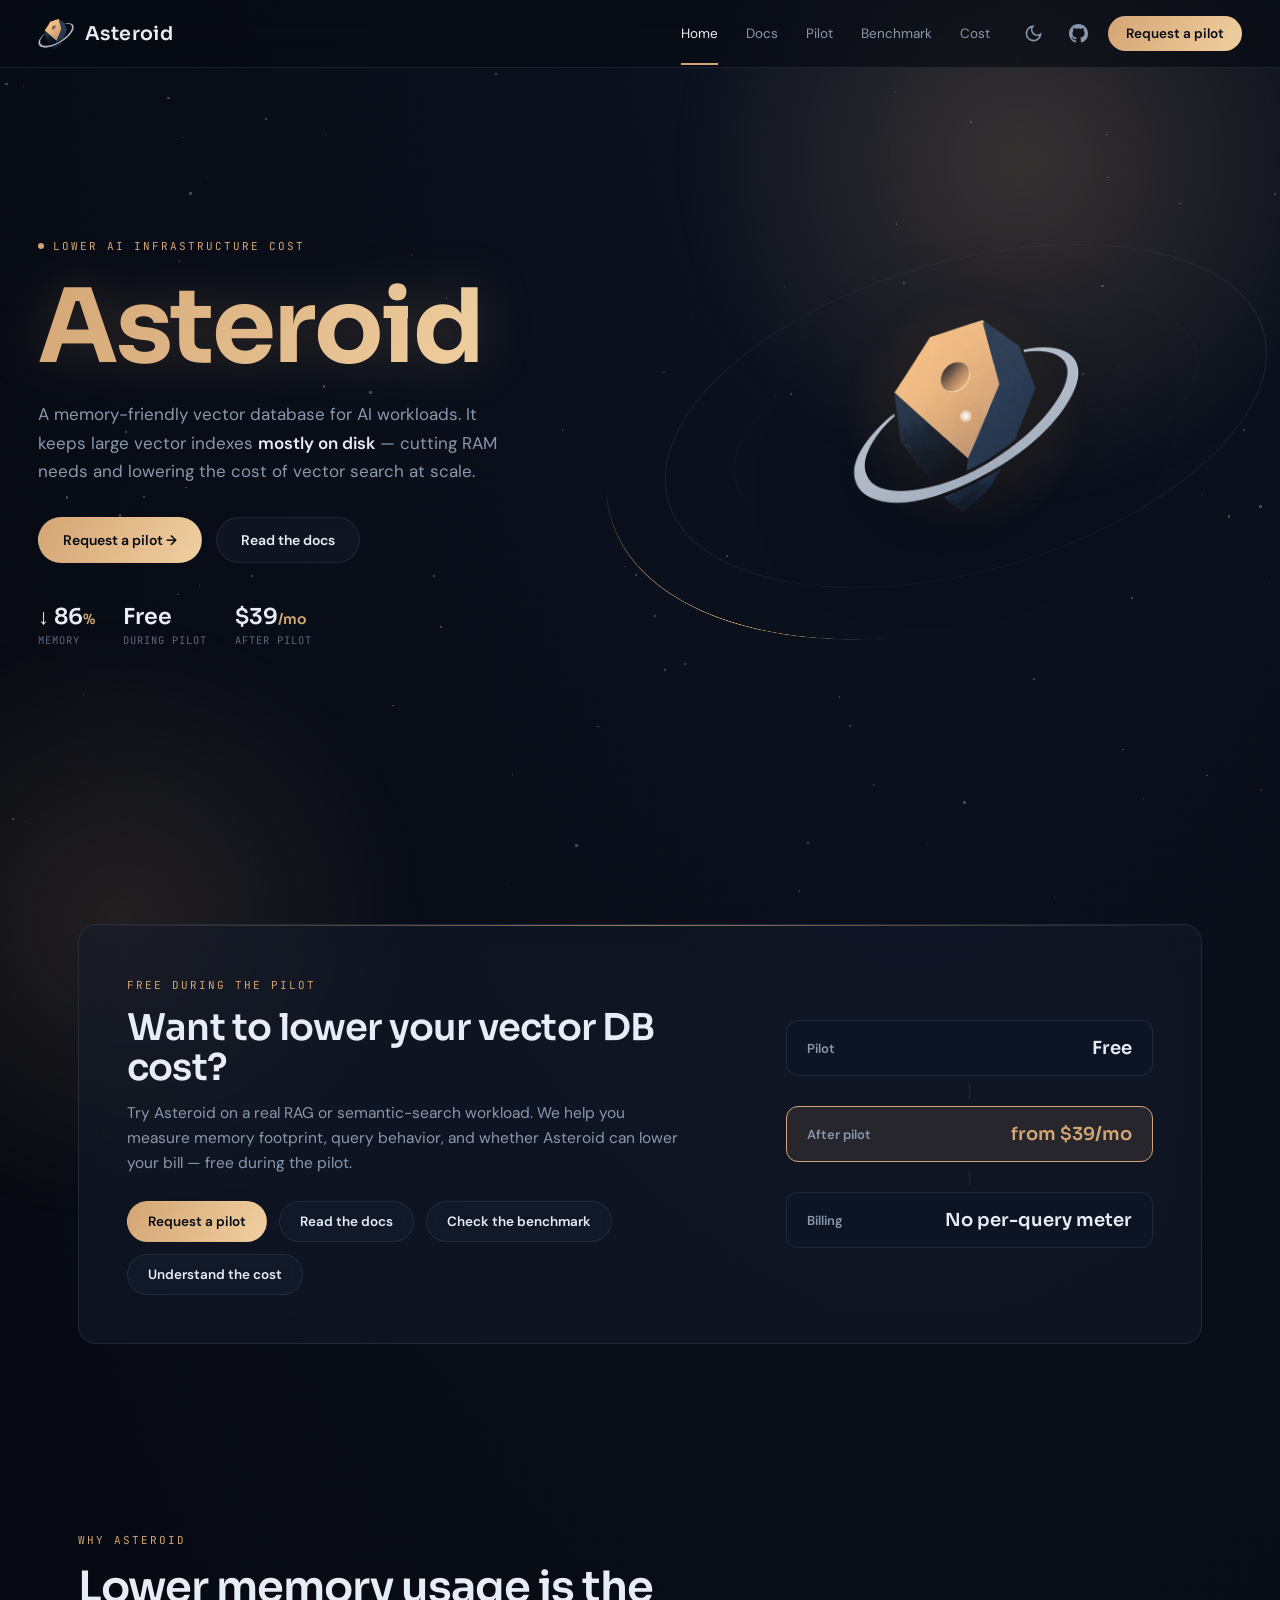
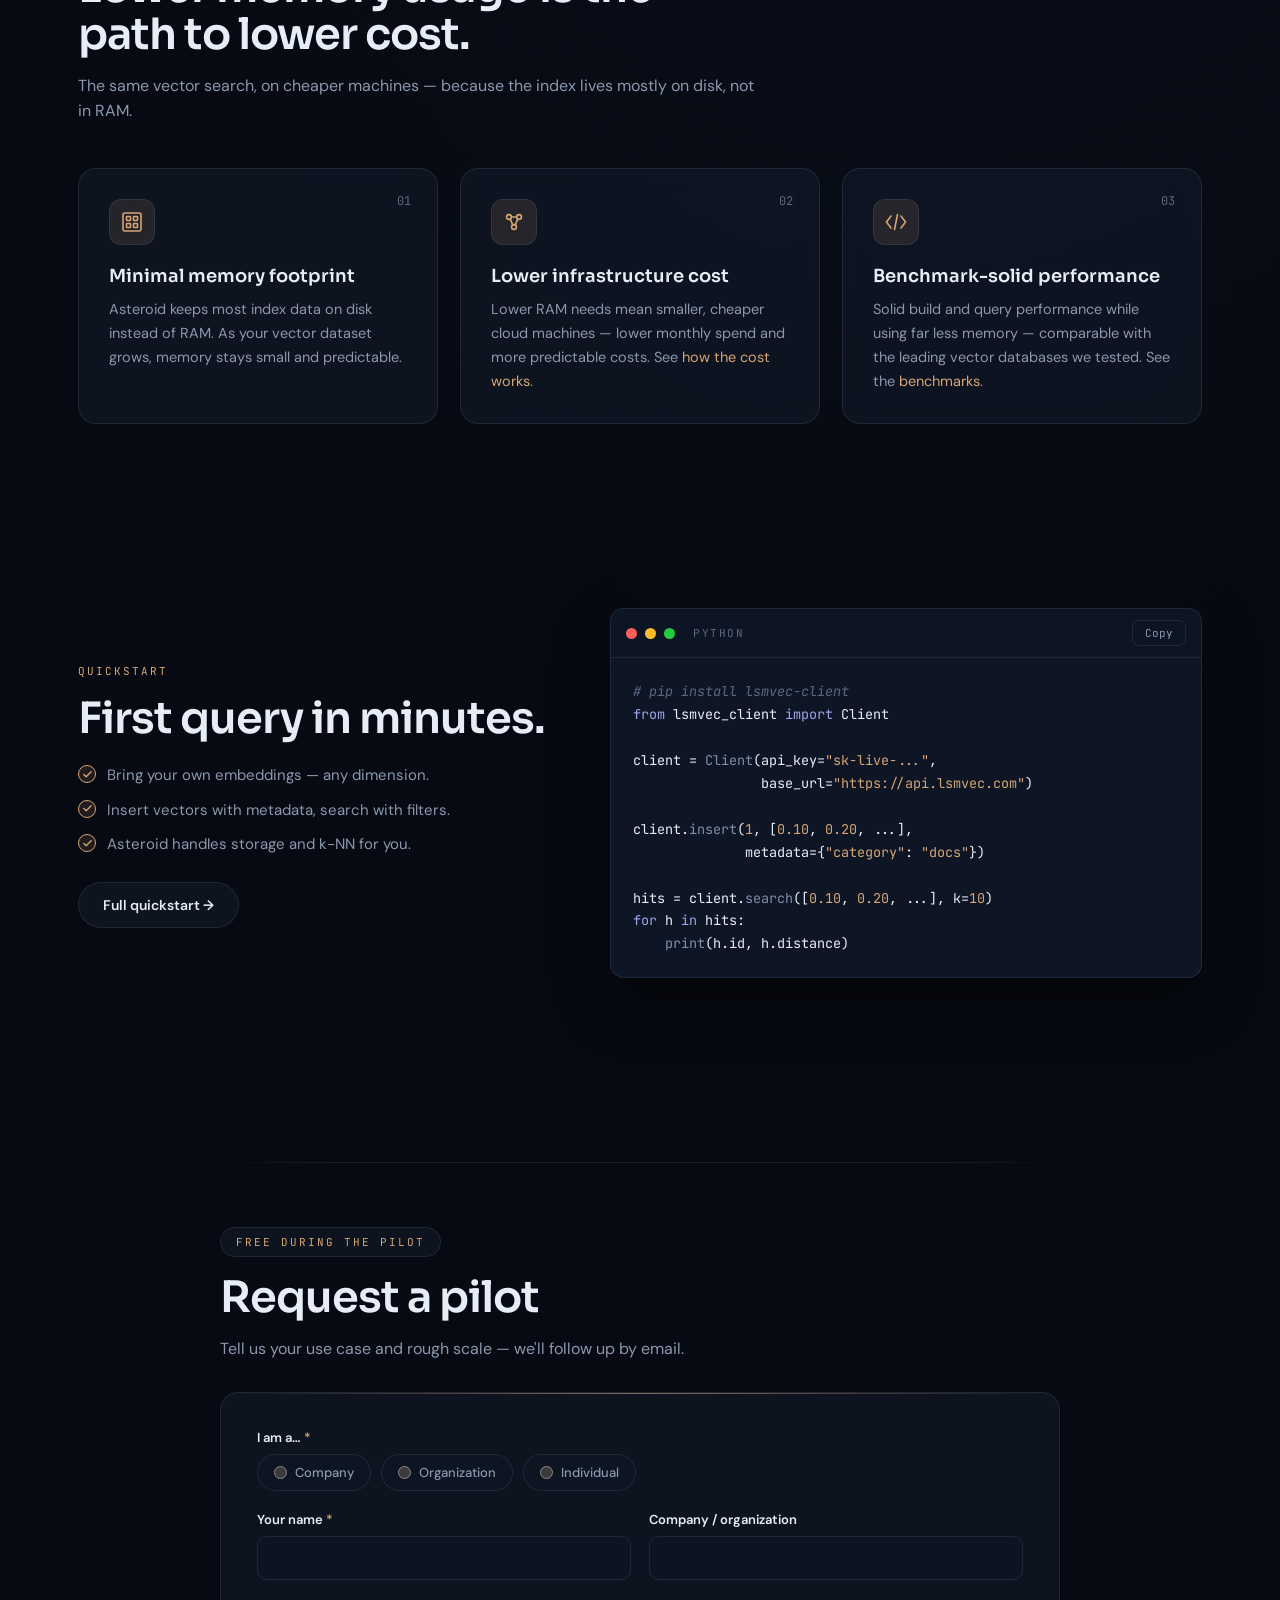
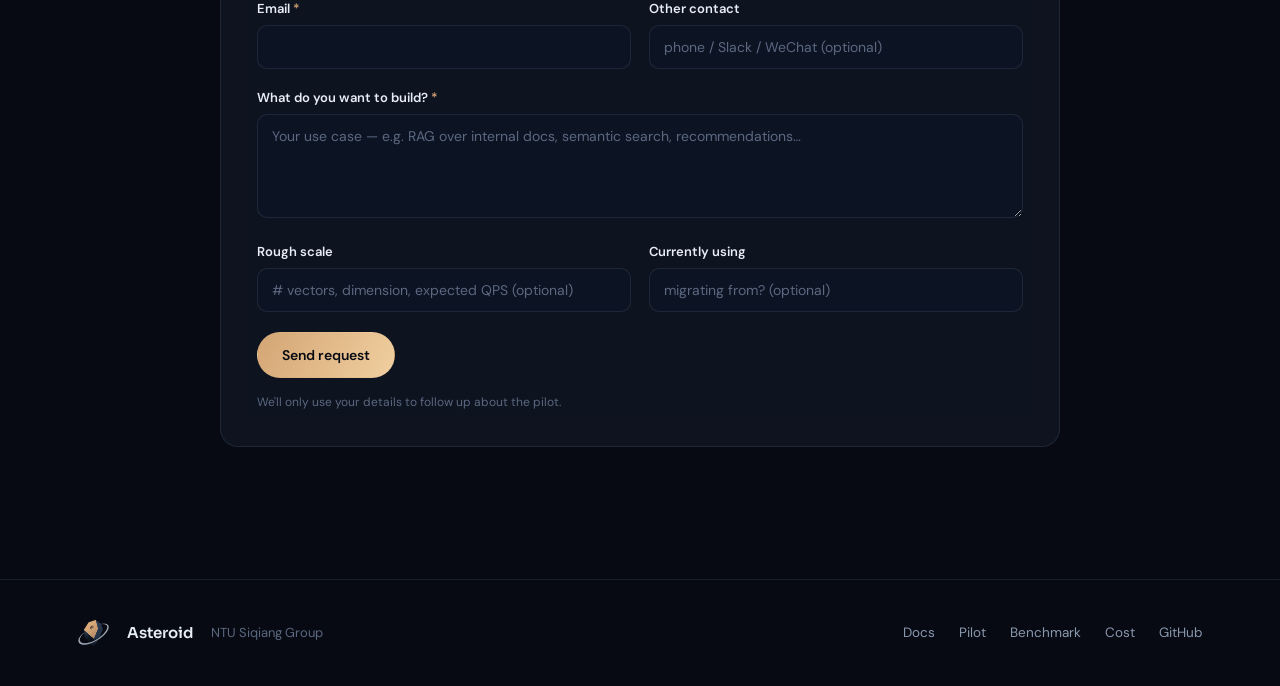
==== commit 2c0b864e: "chore: point GitHub repo links at /AsterVec (repo renamed) The engine repo was renamed NTU-Siqiang-G" ====
--- a/index.html
+++ b/index.html
@@ -251,7 +251,7 @@
         <svg class="sun" width="19" height="19" viewBox="0 0 24 24" fill="none" stroke="currentColor" stroke-width="2" stroke-linecap="round"><circle cx="12" cy="12" r="4"/><path d="M12 2v2M12 20v2M4.9 4.9l1.4 1.4M17.7 17.7l1.4 1.4M2 12h2M20 12h2M4.9 19.1l1.4-1.4M17.7 6.3l1.4-1.4"/></svg>
         <svg class="moon" width="19" height="19" viewBox="0 0 24 24" fill="none" stroke="currentColor" stroke-width="2" stroke-linecap="round"><path d="M21 12.8A9 9 0 1 1 11.2 3 7 7 0 0 0 21 12.8z"/></svg>
       </button>
-      <a class="icon-btn" href="https://github.com/NTU-Siqiang-Group/LSM-Vec" target="_blank" rel="noopener" aria-label="GitHub"><svg width="19" height="19" viewBox="0 0 24 24" fill="currentColor"><path d="M12 0C5.37 0 0 5.37 0 12c0 5.31 3.435 9.795 8.205 11.385.6.105.825-.255.825-.57 0-.285-.015-1.23-.015-2.235-3.015.555-3.795-.735-4.035-1.41-.135-.345-.72-1.41-1.23-1.695-.42-.225-1.02-.78-.015-.795.945-.015 1.62.87 1.845 1.23 1.08 1.815 2.805 1.305 3.495.99.105-.78.42-1.305.765-1.605-2.67-.3-5.46-1.335-5.46-5.925 0-1.305.465-2.385 1.23-3.225-.12-.3-.54-1.53.12-3.18 0 0 1.005-.315 3.3 1.23.96-.27 1.98-.405 3-.405s2.04.135 3 .405c2.295-1.56 3.3-1.23 3.3-1.23.66 1.65.24 2.88.12 3.18.765.84 1.23 1.905 1.23 3.225 0 4.605-2.805 5.625-5.475 5.925.435.375.81 1.095.81 2.22 0 1.605-.015 2.895-.015 3.3 0 .315.225.69.825.57A12.02 12.02 0 0024 12c0-6.63-5.37-12-12-12z"/></svg></a>
+      <a class="icon-btn" href="https://github.com/NTU-Siqiang-Group/AsterVec" target="_blank" rel="noopener" aria-label="GitHub"><svg width="19" height="19" viewBox="0 0 24 24" fill="currentColor"><path d="M12 0C5.37 0 0 5.37 0 12c0 5.31 3.435 9.795 8.205 11.385.6.105.825-.255.825-.57 0-.285-.015-1.23-.015-2.235-3.015.555-3.795-.735-4.035-1.41-.135-.345-.72-1.41-1.23-1.695-.42-.225-1.02-.78-.015-.795.945-.015 1.62.87 1.845 1.23 1.08 1.815 2.805 1.305 3.495.99.105-.78.42-1.305.765-1.605-2.67-.3-5.46-1.335-5.46-5.925 0-1.305.465-2.385 1.23-3.225-.12-.3-.54-1.53.12-3.18 0 0 1.005-.315 3.3 1.23.96-.27 1.98-.405 3-.405s2.04.135 3 .405c2.295-1.56 3.3-1.23 3.3-1.23.66 1.65.24 2.88.12 3.18.765.84 1.23 1.905 1.23 3.225 0 4.605-2.805 5.625-5.475 5.925.435.375.81 1.095.81 2.22 0 1.605-.015 2.895-.015 3.3 0 .315.225.69.825.57A12.02 12.02 0 0024 12c0-6.63-5.37-12-12-12z"/></svg></a>
       <a href="#pilot" class="nav-cta">Request a pilot</a>
     </div>
   </div>
@@ -460,7 +460,7 @@
       <a href="pilot.html">Pilot</a>
       <a href="benchmark.html">Benchmark</a>
       <a href="cost.html">Cost</a>
-      <a href="https://github.com/NTU-Siqiang-Group/LSM-Vec" target="_blank" rel="noopener">GitHub</a>
+      <a href="https://github.com/NTU-Siqiang-Group/AsterVec" target="_blank" rel="noopener">GitHub</a>
     </div>
   </div>
 </footer>
